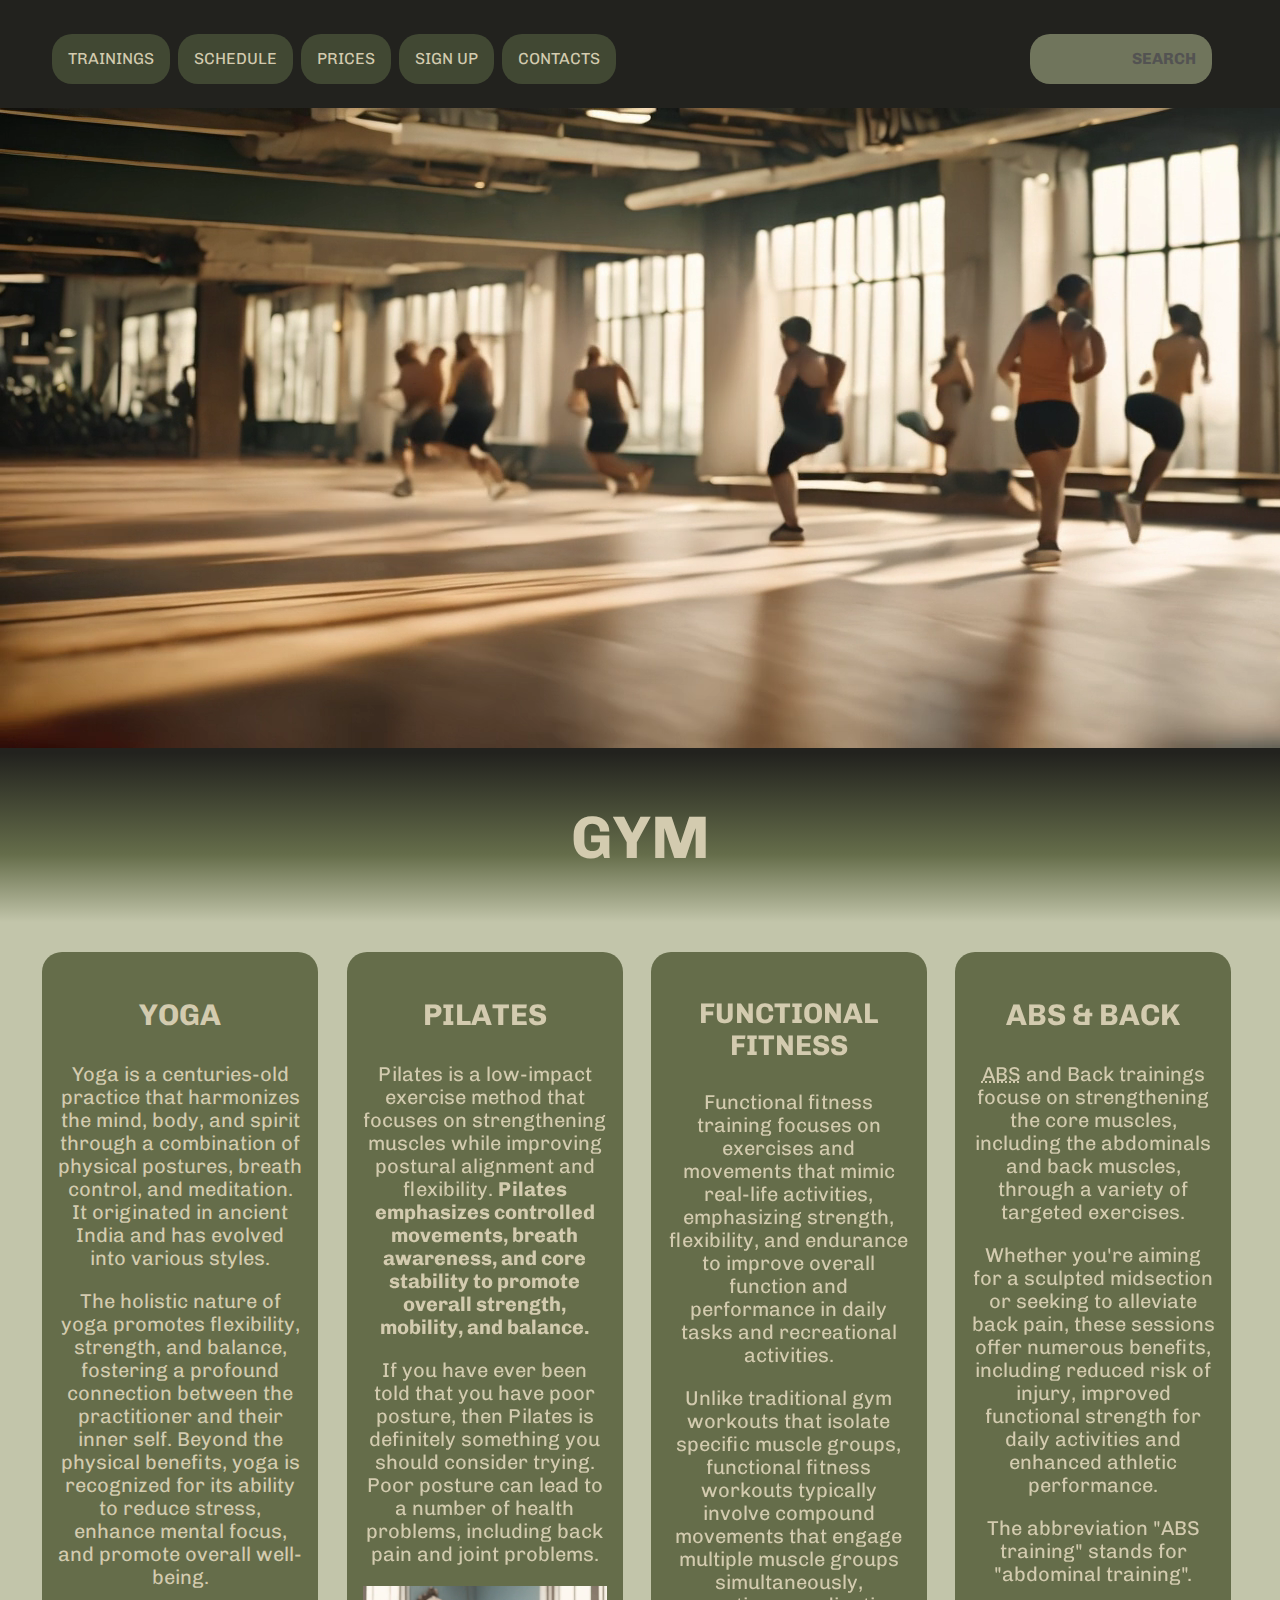
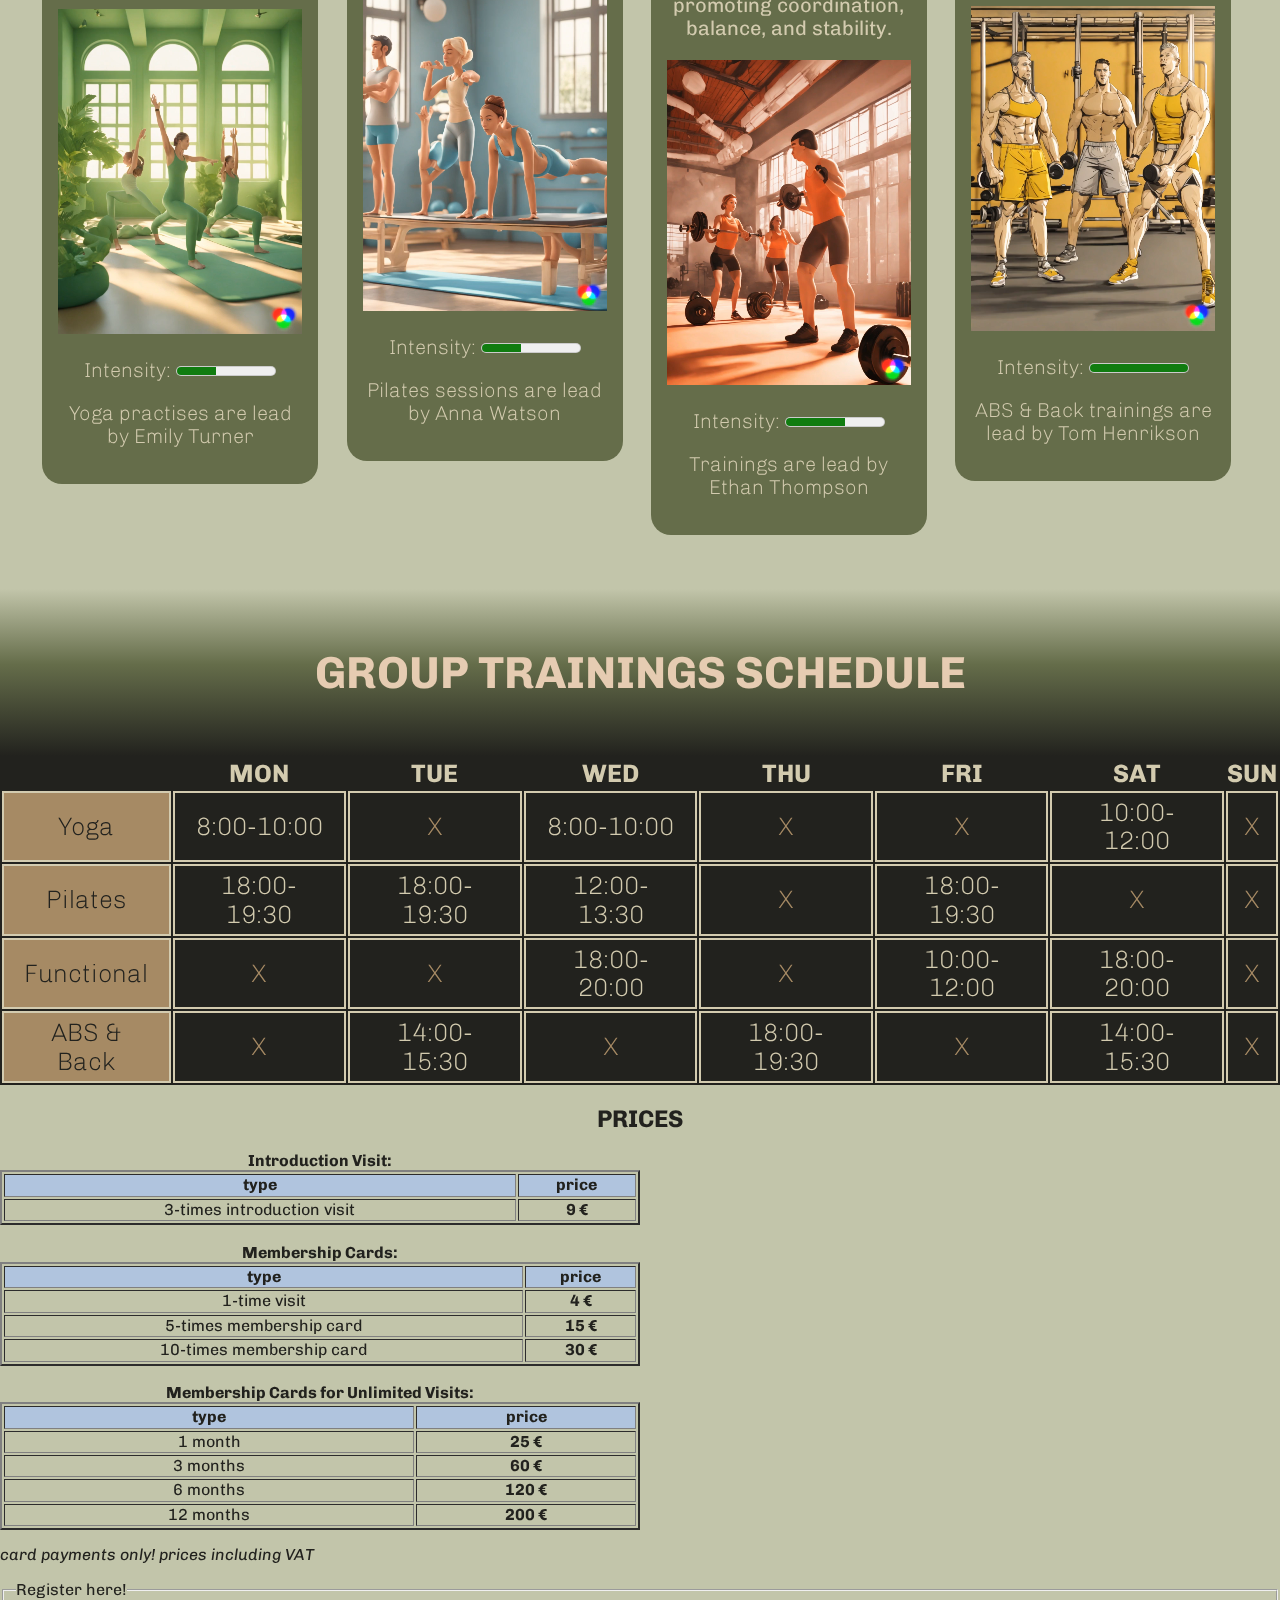
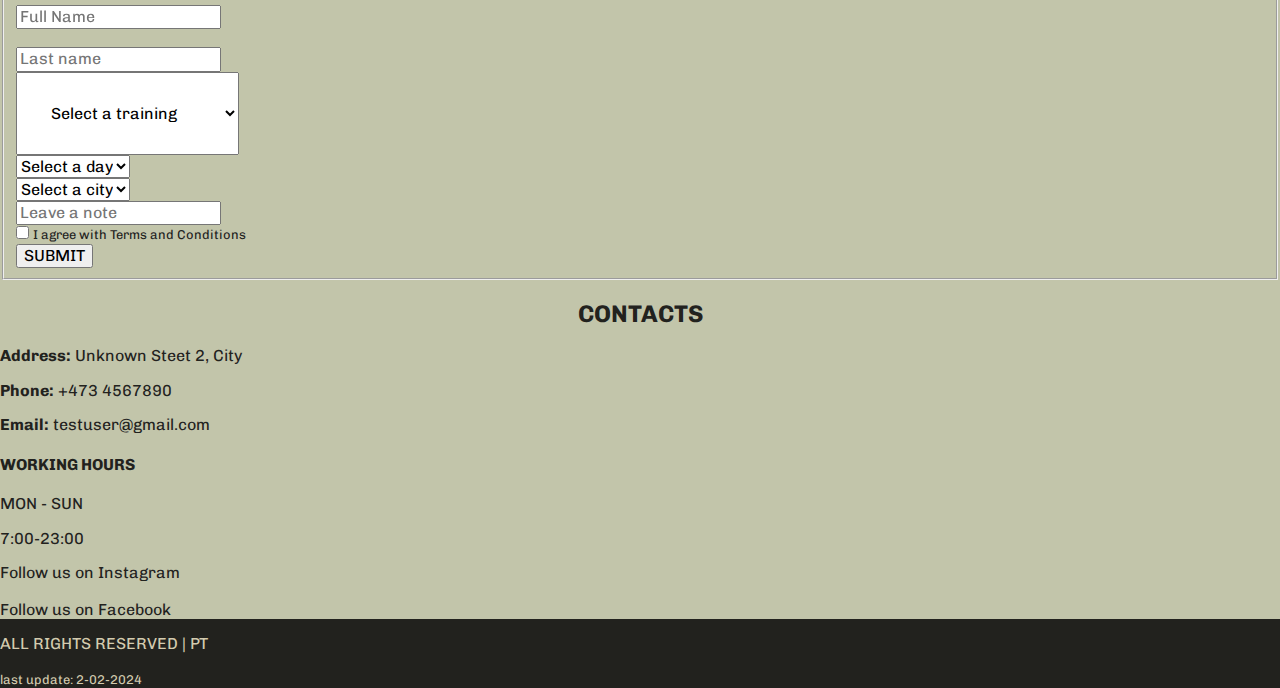
==== index.html @ 1351885c "addinng style for nav, trainings and schedule sections" ====
<!DOCTYPE html>
<html lang="en">
<head>
    <meta charset="UTF-8">
    <meta name="author" content="Lera Ivanova">
    <meta name="description" content="Gym Website">
    <meta name="keywords" content="gym, trainings, schedule, sport, active">
    <meta name="viewport" content="width=device-width, initial-scale=1.0">
    <title>GYM</title>
    <link rel="stylesheet" href="./css/normalize.css" type="text/css">
    <!--
        linnked google fonts
        font-family: 'Chivo', sans-serif;
    -->
    <link 
        rel="preconnect" 
        href="https://fonts.googleapis.com"
    >
    <link 
        rel="preconnect" 
        href="https://fonts.gstatic.com" 
        crossorigin
    >
    <link 
        href="https://fonts.googleapis.com/css2?family=Chivo:wght@100;400;500;700&display=swap"
        rel="stylesheet"
    >
    <!--
        linked icons from FONT AWESOME
    -->
    <link 
        rel="stylesheet" 
        href="https://cdnjs.cloudflare.com/ajax/libs/font-awesome/6.5.1/css/all.min.css"
        integrity="sha512-DTOQO9RWCH3ppGqcWaEA1BIZOC6xxalwEsw9c2QQeAIftl+Vegovlnee1c9QX4TctnWMn13TZye+giMm8e2LwA==" 
        crossorigin="anonymous" referrerpolicy="no-referrer" 
    />
    <link rel="stylesheet" href="./css/styles.css" type="text/css">
    <script src="./js/script.js" type="text/javascript"></script>
</head>
<body>
    <header id="page-header">
        <div class="nav-container">
            <nav class="nav-main">
                <ul>
                    <li>
                        <button type="button" class="nav-btn">TRAININGS</button>
                    </li>
                    <li>
                        <button type="button" class="nav-btn">SCHEDULE</button>
                    </li>
                    <li>
                        <button type="button" class="nav-btn">PRICES</button>
                    </li>
                    <li>
                        <button type="button" class="nav-btn">SIGN UP</button>
                    </li>
                    <li>
                        <button type="button" class="nav-btn">CONTACTS</button>
                    </li>
                </ul>
                <div class="search-bar-container">                   
                    <input class=search-bar type="text" placeholder="SEARCH">
                    <button type="button" class="search-icon-btn">
                        <i class="fa-solid fa-magnifying-glass"></i>
                    </button>
                </div>
            </nav>
        </div>
        <div class="video-container">
            <video 
            autoplay muted loop poster="./images/background-picture.png">
            <source src="./videos/gym-main-video.mp4" type="video/mp4">
            </video>
        </div>
        <div class="gym-title">
            <h1>GYM</h1>
        </div>
    </header>
    <main id="page-content">
        <section id="trainings">
            <div class="training-section">
                <div class="training-info">
                    <h3>YOGA</h3>
                    <p>
                        Yoga is a centuries-old practice that harmonizes the mind, body, and spirit through a combination of physical postures, breath control, and meditation. It originated in ancient India and has evolved into various styles. 
                    </p>
                    <p>
                        The holistic nature of yoga promotes flexibility, strength, and balance, fostering a profound connection between the practitioner and their inner self. Beyond the physical benefits, yoga is recognized for its ability to reduce stress, enhance mental focus, and promote overall well-being.
                    </p>
                </div>
                <div class="training-video">
                    <video autoplay muted loop>
                        <source src="./videos/yoga-video.mp4" type="video/mp4">
                            your browser does not support it
                    </video>
                </div>
                <div class="training-meter">
                    <label for="intensity">Intensity:</label>
                    <meter id="intensity" 
                        value="2" 
                        min="0" 
                        max="5">
                    </meter>
                    <address>
                        Yoga practises are lead by <a href="https://www.instagram.com/">Emily Turner</a>
                    </address>
                </div>
            </div>
            <div class="training-section">
                <div class="training-info">
                    <h3>PILATES</h3>
                    <p>
                        Pilates is a low-impact exercise method that focuses on strengthening muscles while improving postural alignment and flexibility. <strong>Pilates emphasizes controlled movements, breath awareness, and core stability to promote overall strength, mobility, and balance.</strong>                   
                    </p>
                    <blockquote cite="Anna Watson">
                        If you have ever been told that you have poor posture, then Pilates is definitely something you should consider trying. Poor posture can lead to a number of health problems, including back pain and joint problems.
                    </blockquote>
                </div>
                <div class="training-video">
                    <video autoplay muted loop>
                        <source src="./videos/pilates-video.mp4" type="video/mp4">
                            your browser does not support it
                    </video>
                </div>
                <div class="training-meter">
                    <label for="intensity">Intensity:</label>
                    <meter id="intensity" 
                        value="2" 
                        min="0" 
                        max="5">
                    </meter>
                    <address>
                        Pilates sessions are lead by <a href="https://www.instagram.com/">Anna Watson</a>
                    </address>
                </div>
            </div>
            <div class="training-section">
                <div class="training-info">
                    <div class="funkfit-title">
                        <h3>FUNCTIONAL FITNESS</h3>
                    </div>
                    <p>
                        Functional fitness training focuses on exercises and movements that mimic real-life activities, emphasizing strength, flexibility, and endurance to improve overall function and performance in daily tasks and recreational activities. 
                    </p>
                    <p>
                        Unlike traditional gym workouts that isolate specific muscle groups, functional fitness workouts typically involve compound movements that engage multiple muscle groups simultaneously, promoting coordination, balance, and stability.
                    </p>
                </div>
                <div class="training-video">
                    <video autoplay muted loop>
                        <source src="./videos/finkfit-video.mp4" type="video/mp4">
                        your browser does not support it
                    </video>
                </div>
                <div class="training-meter">
                    <label for="intensity">Intensity:</label>
                    <meter id="intensity" 
                        value="3" 
                        min="0" 
                        max="5">
                    </meter>
                    <address>
                        Trainings are lead by <a href="https://www.instagram.com/">Ethan Thompson</a>
                    </address>
                </div>
            </div>
            <div class="training-section">
                <div class="training-info">
                    <h3>ABS & BACK</h3>
                    <p>
                        <abbr title="abdominal training">ABS</abbr> and Back trainings focuse on strengthening the core muscles, including the abdominals and back muscles, through a variety of targeted exercises.
                    </p>
                    <p>
                        Whether you're aiming for a sculpted midsection or seeking to alleviate back pain, these sessions offer numerous benefits, including reduced risk of injury, improved functional strength for daily activities and enhanced athletic performance.
                    </p>
                    <p>
                        The abbreviation "ABS training" stands for "abdominal training".
                    </p>
                </div>
                <div class="training-video">
                    <video autoplay muted loop>
                        <source src="./videos/abs-video.mp4" type="video/mp4">
                        your browser does not support it
                    </video>
                </div>
                <div class="training-meter">
                    <label for="intensity">Intensity:</label>
                    <meter id="intensity" 
                        value="5" 
                        min="0" 
                        max="5">
                    </meter>
                    <address>
                         ABS & Back trainings are lead by <a href="https://www.instagram.com/">Tom Henrikson</a>
                    </address>
                </div>
            </div>
        </section>
        <section id="schedule">
            <div class="schedule-title">
                <h2>GROUP TRAININGS SCHEDULE</h2>
            </div>
            <table class=schedule-table> 
                <thead>
                    <tr>
                        <th></th>
                        <th>MON</th>
                        <th>TUE</th>
                        <th>WED</th>
                        <th>THU</th>
                        <th>FRI</th>
                        <th>SAT</th>
                        <th>SUN</th>
                    </tr>
                </thead>
                <tbody>
                    <tr>
                        <td class="name-table">Yoga</td>
                        <td class="hover-increase">8:00-10:00</td>
                        <td class="days-x">X</td>
                        <td class="hover-increase">8:00-10:00</td>
                        <td class="days-x">X</td>
                        <td class="days-x">X</td>
                        <td class="hover-increase">10:00-12:00</td>
                        <td class="days-x">X</td>
                    </tr>
                    <tr>
                        <td class="name-table">Pilates</td>
                        <td class="hover-increase">18:00-19:30</td>
                        <td class="hover-increase">18:00-19:30</td>
                        <td class="hover-increase">12:00-13:30</td>
                        <td class="days-x">X</td>
                        <td class="hover-increase">18:00-19:30</td>
                        <td class="days-x">X</td>
                        <td class="days-x">X</td>
                    </tr>
                    <tr>
                        <td class="name-table">Functional</td>
                        <td class="days-x">X</td>
                        <td class="days-x">X</td>
                        <td class="hover-increase">18:00-20:00</td>
                        <td class="days-x">X</td>
                        <td class="hover-increase">10:00-12:00</td>
                        <td class="hover-increase">18:00-20:00</td>
                        <td class="days-x">X</td>
                    </tr>
                    <tr>
                        <td class="name-table">ABS & Back</td>
                        <td class="days-x">X</td>
                        <td class="hover-increase">14:00-15:30</td>
                        <td class="days-x">X</td>
                        <td class="hover-increase">18:00-19:30</td>
                        <td class="days-x">X</td>
                        <td class="hover-increase">14:00-15:30</td>
                        <td class="days-x">X</td>
                    </tr>
                </tbody>
            </table>
        </section>
        <section id="prices">
            <h2 style="text-align: center;">PRICES</h2>
            <table style="text-align:center; width:50%"; border="2 px">
                <caption><b>Introduction Visit:</b></caption>
                    <thead>
                        <tr>
                            <th style="background-color: lightsteelblue;">type</th>
                            <th style="background-color: lightsteelblue;">price</th>
                        </tr>
                    </thead>
                    <tbody>
                        <tr>
                            <td>3-times introduction visit</td>
                            <td><b>9 €</b></td>
                        </tr>
                    </tbody>
            </table>
            <br>
            <table style="text-align:center; width:50%"; border="2 px">
                <caption><b>Membership Cards:</b></caption>
                    <thead>
                        <tr>
                            <th style="background-color: lightsteelblue;">type</th>
                            <th style="background-color: lightsteelblue;">price</th>
                        </tr>
                    </thead>
                    <tbody>
                        <tr>
                            <td>1-time visit</td>
                            <td><b>4 €</b></td>
                        </tr>
                        <tr>
                            <td>5-times membership card</td>
                            <td><b>15 €</b></td>
                        </tr>
                        <tr>
                            <td>10-times membership card</td>
                            <td><b>30 €</b></td>
                        </tr>
                    </tbody>
            </table>
            <br>
            <table style="text-align:center; width:50%"; border="2 px">
                <caption><b>Membership Cards for Unlimited Visits:</b></caption>
                    <thead>
                        <tr>
                            <th style="background-color: lightsteelblue;">type</th>
                            <th style="background-color: lightsteelblue;">price</th>
                        </tr>
                    </thead>
                    <tbody>
                        <tr>
                            <td>1 month</td>
                            <td><b>25 €</b></td>
                        <tr>
                            <td>3 months</td>
                            <td><b>60 €</b></td>
                        </tr>
                        <tr>
                            <td>6 months</td>
                            <td><b>120 €</b></td>
                        <tr>
                            <td>12 months</td>
                            <td><b>200 €</b></td>
                        </tr>
                    </tbody>
                </table>
            <p><i>card payments only! prices including VAT</i></p>
        </section>
        <section id="sign-up">
            <div class="sign-up-form">
                <fieldset>
                <legend>Register here!</legend>
                    <form action="/action_page.php" method="get" class="fill-name-form">
                        <label for="fname"></label>
                        <input 
                            type="text" 
                            id="fname" 
                            name="fname" 
                            required 
                            placeholder="Full Name">
                    <br><br>
                        <label for="lname"></label>
                        <input 
                            type="text" 
                            id="lname" 
                            name="lname"
                            placeholder="Last name"
                            required>
                    </form>
                    <form action="/action_page.php" method="get" class="choose-train-form">
                        <label for="trainings"></label>
                        <select id="trainings">
                            <option value="">Select a training</option>
                            <option value="">Yoga</option>
                            <option value="">Pilates</option>
                            <option value="">Functional Fitness</option>
                            <option value="">ABS & Back</option>
                        </select>
                    </form>
                    <form action="/action_page.php" method="get" class="choose-day-form">
                        <label for="weekdays"></label>
                        <select id="weekdays">
                            <option value="">Select a day</option>
                            <option value="">Monday</option>
                            <option value="">Tuesday</option>
                            <option value="">Wednesday</option>
                            <option value="">Thursday</option>
                            <option value="">Friday</option>
                            <option value="">Saturday</option>
                        </select>
                    </form>
                    <form action="/action_page.php" method="get" class="choose-city-form">                        
                        <label for="city"></label>
                        <select id="city">
                            <option value="">Select a city</option>
                            <option value="">Riga</option>
                            <option value="">Jurmala</option>
                            <option value="">Sigulda</option>
                            <option value="">Daugavpils</option>
                        </select>
                    </form>
                    <form class="note-textarea">
                        <label for="note"></label>
                        <input 
                        id="note" 
                        name="note" 
                        placeholder="Leave a note">
                    </form>
                    <div class="agreement-check">
                        <input type="checkbox" name="agreement" id="agreement" required>
                        <label for="checkbox">
                            <small>I agree with <a href="">Terms and Conditions</a></small>
                        </label>
                    </div>
                    <button type="button" class="submit-butt">SUBMIT</button>
                </fieldset>
            </div>
        </section>
        <section id="contacts">
            <h2 style="text-align: center;">CONTACTS</h2>
            <p><b>Address:</b> Unknown Steet 2, City</p>
            <p><b>Phone:</b> +473 4567890</p>
            <p><b>Email:</b> testuser@gmail.com</p>
            <h4>WORKING HOURS</h4>
            <p>MON - SUN</p>
            <p>7:00-23:00</p>
            <a href="https://www.instagram.com/">Follow us on Instagram</a>
            <br><br>
            <a href="https://www.facebook.com/">Follow us on Facebook</a>
        </section>
    </main>
    <footer id="page-footer">
        <p>ALL RIGHTS RESERVED | PT</p>
        <small>last update: 2-02-2024</small>
    </footer>
</body>
</html>
---- css/styles.css ----
body {
    font-family: 'Chivo', sans-serif;
    background-color: #22221e;
    color: #d3cbaf;
    margin: 0;
}

#page-content {
    font-family: 'Chivo', sans-serif;
    background-color: #C2C5AA;
    color: #22221e;
    margin: 0;
}

.video-container {
    margin: 0;
}

/* NAVIGATION BAR */

.nav-main ul {
    list-style: none;
    display: inline-block;
    padding-left: 0;
    margin: 30px 0 0 50px;
}

.nav-main li{
    display: inline-block;
}

.nav-main a {
    text-decoration: none;
    color: inherit; 
}

.search-bar-container {
    display: inline-block;
    margin: 30px 50px 0;
    float: right;
}

.search-bar {
    display: inline-block;
    background-color: #A4AC86;
    border: none;
    border-radius: 20px;
    color: #23291c;
    padding: 16px;
    width: 150px;
    font-family: inherit;
    text-align: right;
    font-weight: 700;
    font-size: 16px;
    margin: 4px 2px;
    opacity: 0.6;
/* 
how to remove margin that appears when user clicks on the search-bar?
user-select: none; - did not help
*/
}

.search-icon-btn {
    background-color: transparent;
    color: #A4AC86;
    border: none;
}

.search-icon-btn:hover {
    color: #333D29;
    opacity: 1;
    font-weight: 700;
}

.nav-btn {
    background-color: #414833;
    border: none;
    border-radius: 20px;
    color: #d3cbaf;
    padding: 16px;
    font-family: inherit;
    font-weight: 400;
    text-align: center;
    font-size: 16px;
    margin: 4px 2px;
    opacity: 1;
    transition: 0.3s;
}

.nav-btn:hover {
    background-color: #A4AC86;
    color: #23291c;
    opacity: 0.6;
    font-weight: 700;
}

/* HEADER */

.video-container {
    display: block;
    width: 100pw;
    height: auto;
    margin: 20px 0 0 0;
}

.gym-title {
    text-align: center;
    font-weight: 700;
    padding: 10px 0;
    margin: 0;
    font-size: 30px;
    background: #22221e;
    background: linear-gradient(180deg, #22221e 0%, #656D4A 60%, #C2C5AA 100%);
    transition: 0.3s;
}

.gym-title:hover{
    color:#22221e
}

/* TRAININGS CARDS*/

main a {
    text-decoration: none;
    color: inherit; 
}

main a:hover{
    color: #432818;
    font-weight: 500;
}

.training-section {
    width: 20%;
    display: inline-block;
    margin: 0 1% 2% 1%;
    background-color: #656D4A;
    border: none;
    border-radius: 20px;
    color: #d3cbaf;
    padding: 16px;
    font-family: inherit;
    font-weight: 400;
    text-align: center;
    font-size: 20px;
    vertical-align: top;
    transition: 0.3s;
}

.training-section div {
    align-items: center;
}

.training-section video {
    width: 100%;
    margin-top: 20px 0;
}

.training-info {
    margin-bottom: 20px;
}

.training-section:hover{
    background-color: #d3cbaf;
    border: #656D4A solid 3px;
    border-radius: 20px;
    color: #656D4A
}

.training-info h3 {
    font-weight: 700;
    font-size: 30px;
}

.training-meter {
    font-weight: 100;
    margin: 20px 0;
}

.training-meter address {
    margin: 20px 0;
    font-style: normal;
}

.training-section blockquote {
    margin: 20px 0;
}

#trainings {
    padding: 30px;
}

.funkfit-title>h3 {
    font-size: 28.5px;
}

/* SCHEDULE */

#schedule {
    background-color: #22221e;
}
/* SCHEDULE TITLE */

.schedule-title {
    text-align: center;
    font-weight: 700;
    padding: 20px;
    margin: 0;
    font-size: 30px;
    color: #e6ccb2;
    background: #22221e;
    background: linear-gradient(360deg, #22221e 0%, #656D4A 55%, #C2C5AA 100%);
    transition: 0.3s;
}

.schedule-title:hover{
    color:#22221e
}

/* SCHEDULE TABLE */

.schedule-table {
    text-align:center; 
    width:auto; 
    border: 2px;
    color: #d3cbaf;
    font-size: 25px;
    font-weight: 100;
    margin: auto;
}

.schedule-table td {
    border: solid 2px #d3cbaf;
    padding: 5px 15px;
}

.hover-increase:hover{
    background-color: #A68A64;
    color: #22221e;
}

.name-table {
    background-color: #A68A64;
    border: solid 1px #A68A64;
    color: #22221e;
}

.days-x {
    color: #A68A64;
}

.schedule-table
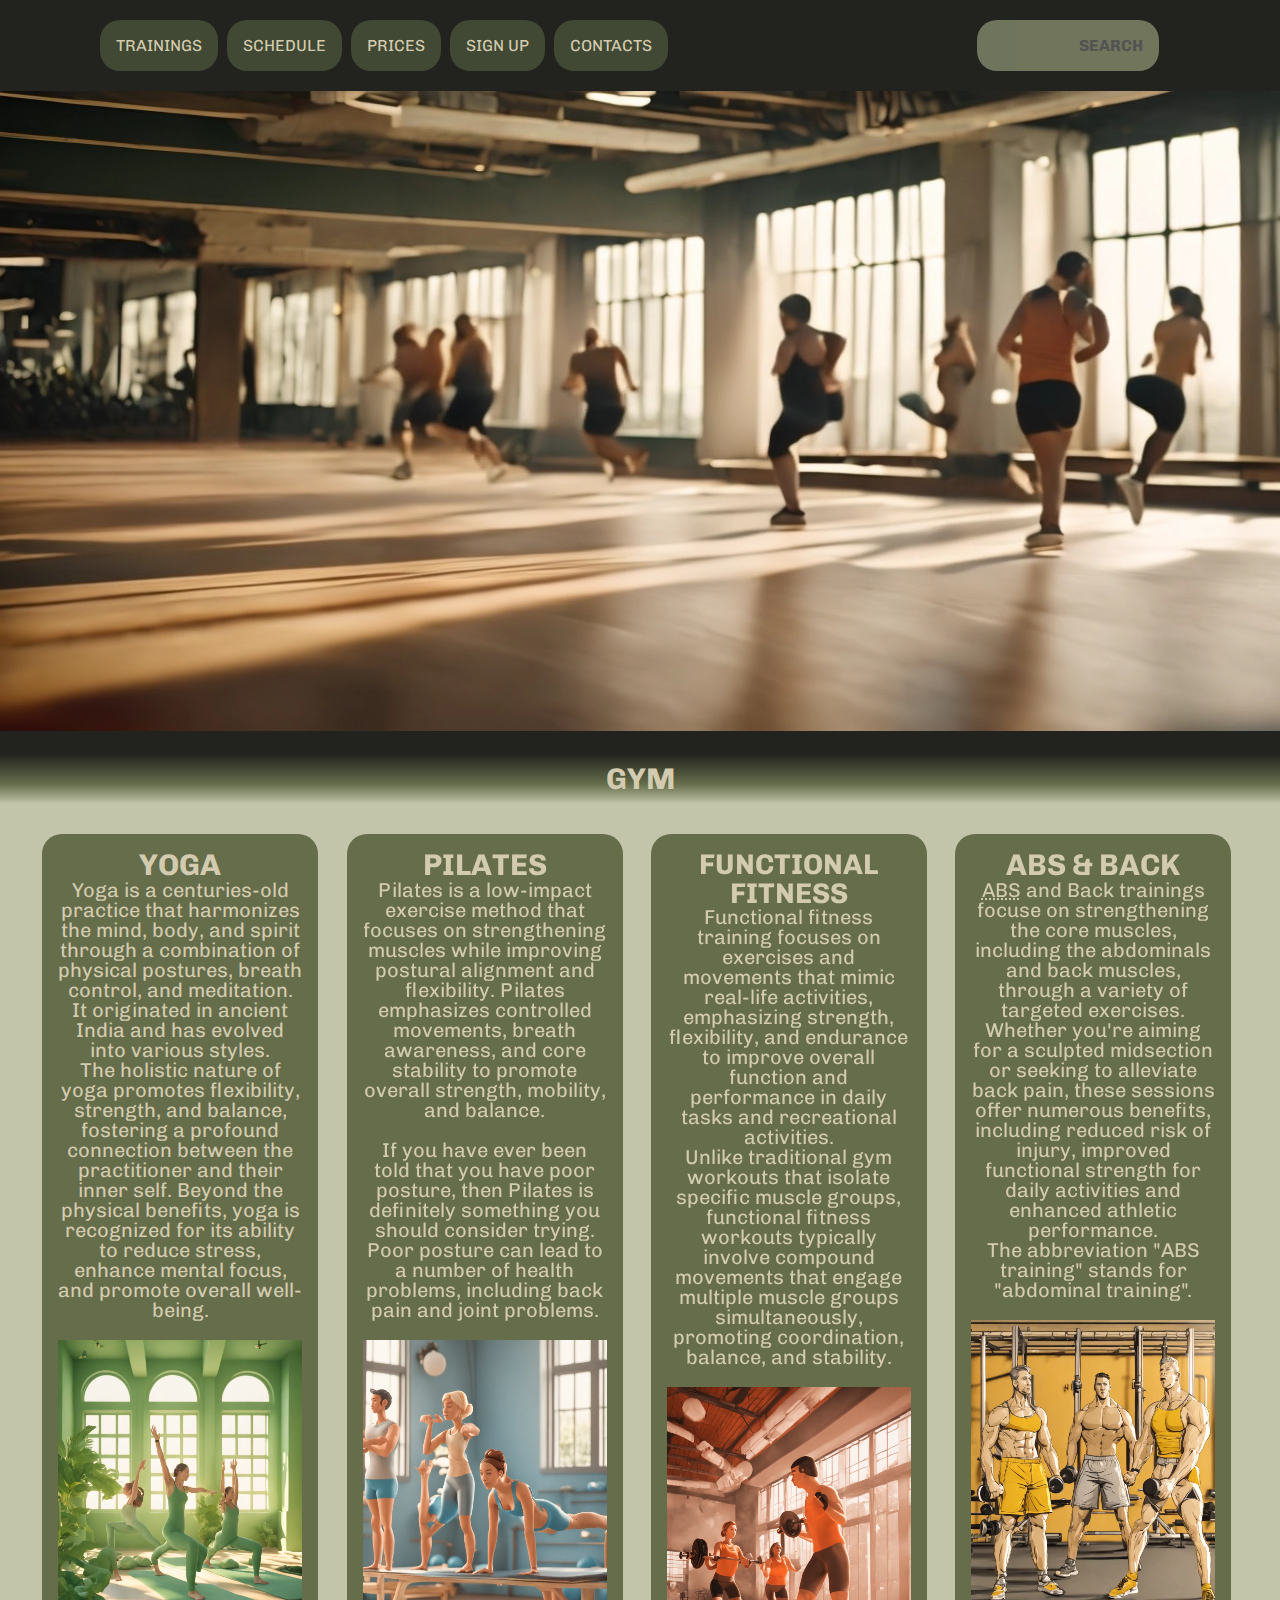
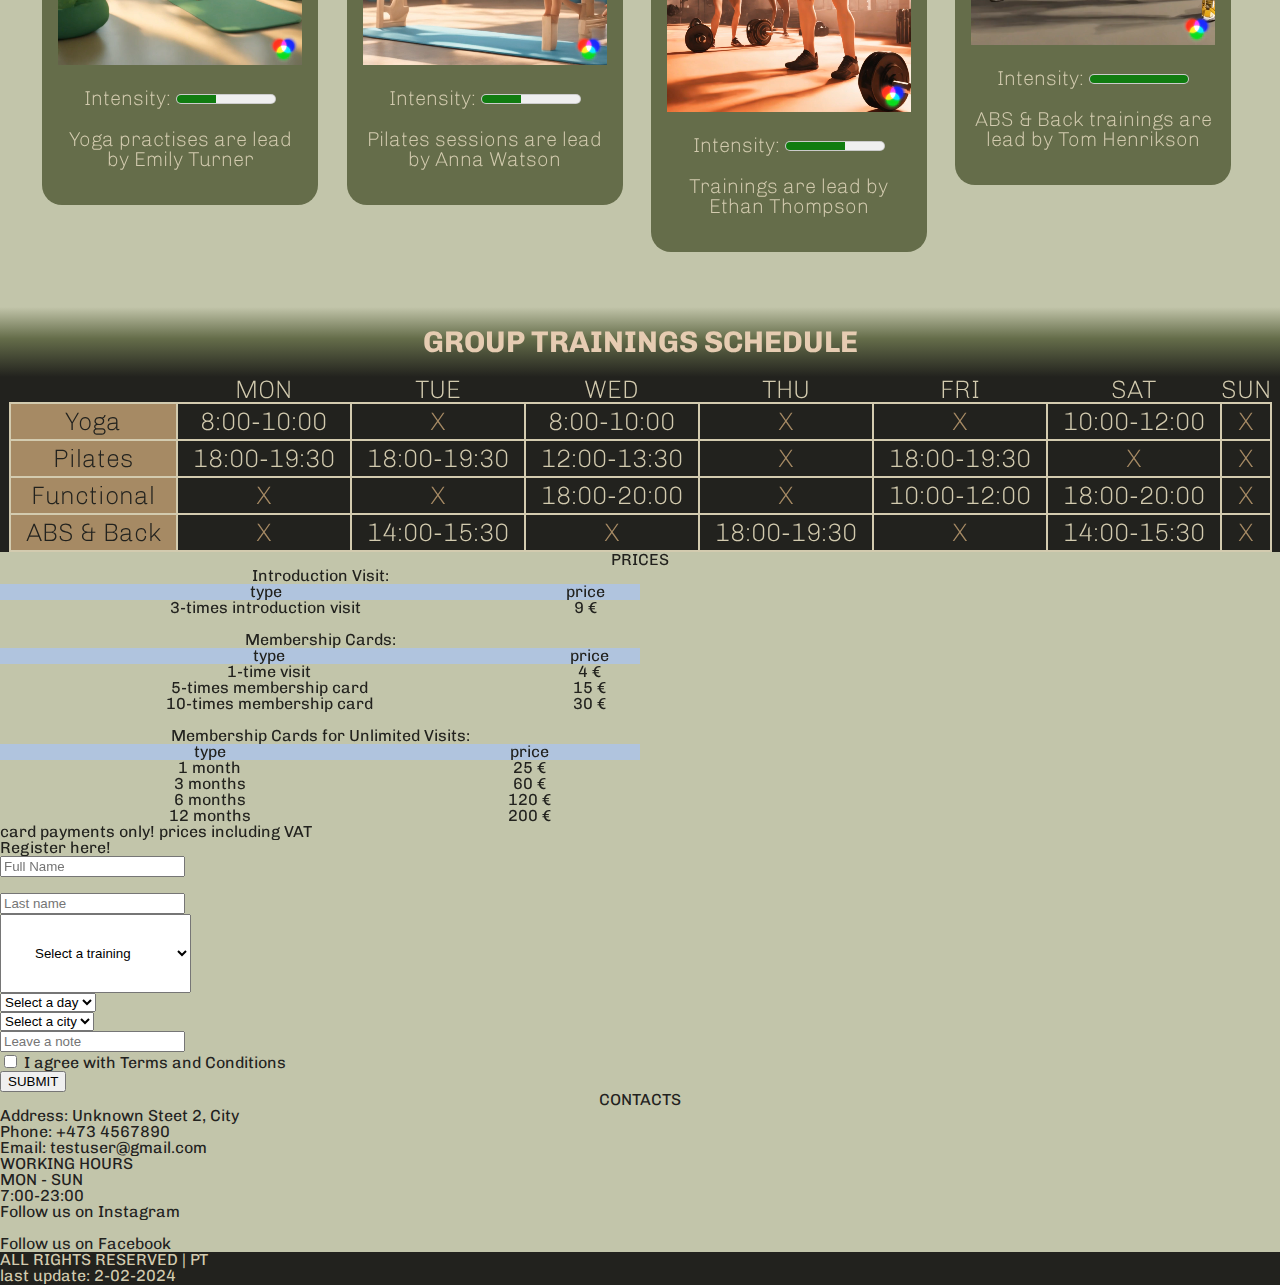
==== commit 250c286f: "fixed nav-bar and main video" ====
--- a/index.html
+++ b/index.html
@@ -7,7 +7,7 @@
     <meta name="keywords" content="gym, trainings, schedule, sport, active">
     <meta name="viewport" content="width=device-width, initial-scale=1.0">
     <title>GYM</title>
-    <link rel="stylesheet" href="./css/normalize.css" type="text/css">
+    <link rel="stylesheet" href="./css/reset.css" type="text/css">
     <!--
         linnked google fonts
         font-family: 'Chivo', sans-serif;
@@ -39,32 +39,33 @@
 </head>
 <body>
     <header id="page-header">
-        <div class="nav-container">
-            <nav class="nav-main">
-                <ul>
-                    <li>
-                        <button type="button" class="nav-btn">TRAININGS</button>
-                    </li>
-                    <li>
-                        <button type="button" class="nav-btn">SCHEDULE</button>
-                    </li>
-                    <li>
-                        <button type="button" class="nav-btn">PRICES</button>
-                    </li>
-                    <li>
-                        <button type="button" class="nav-btn">SIGN UP</button>
-                    </li>
-                    <li>
-                        <button type="button" class="nav-btn">CONTACTS</button>
-                    </li>
-                </ul>
-                <div class="search-bar-container">                   
-                    <input class=search-bar type="text" placeholder="SEARCH">
-                    <button type="button" class="search-icon-btn">
-                        <i class="fa-solid fa-magnifying-glass"></i>
-                    </button>
-                </div>
-            </nav>
+        <nav class="nav-container">
+            <ul>
+                 <li>
+                    <button type="button" class="nav-btn">TRAININGS</button>
+                </li>
+                <li>
+                    <button type="button" class="nav-btn">SCHEDULE</button>
+                </li>
+                <li>
+                    <button type="button" class="nav-btn">PRICES</button>
+                </li>
+                <li>
+                    <button type="button" class="nav-btn">SIGN UP</button>
+                </li>
+                <li>
+                    <button type="button" class="nav-btn">CONTACTS</button>
+                </li>
+            </ul>
+            <div class="search-bar-container"> 
+                <!-- add label lag and set in css as not visible-->                 
+                <input class=search-bar-input type="text" placeholder="SEARCH">
+                <button 
+                    type="button" class="search-icon-btn">
+                    <i class="fa-solid fa-magnifying-glass"></i>
+                </button>
+            </div>
+        </nav>
         </div>
         <div class="video-container">
             <video 
--- a/css/styles.css
+++ b/css/styles.css
@@ -12,52 +12,76 @@
     margin: 0;
 }
 
-.video-container {
-    margin: 0;
-}
-
-/* NAVIGATION BAR */
-
-.nav-main ul {
-    list-style: none;
-    display: inline-block;
-    padding-left: 0;
-    margin: 30px 0 0 50px;
-}
-
-.nav-main li{
-    display: inline-block;
-}
-
-.nav-main a {
+a {
     text-decoration: none;
     color: inherit; 
 }
 
+/* NAVIGATION BAR */
+
+.nav-container {
+    display: flex;
+    flex-flow: row wrap;
+    align-content: center;
+    align-items: center;
+    justify-content: space-between;
+    padding: 20px 100px 0 100px;
+}
+
+.nav-container li {
+   display: inline-block;
+}
+
+.nav-container ul {
+    list-style: none; 
+    padding: 0;
+    margin: 0;
+}
+
+.nav-btn {
+    background-color: #414833;
+    border: none;
+    border-radius: 20px;
+    color: #d3cbaf;
+    padding: 16px;
+    font-family: inherit;
+    font-weight: 400;
+    text-align: center;
+    font-size: 16px;
+    margin-right: 5px;
+    opacity: 1;
+    transition: 0.3s;
+}
+
+.nav-btn:hover {
+    background-color: #A4AC86;
+    color: #23291c;
+    opacity: 0.6;
+    font-weight: 700;
+}
+
 .search-bar-container {
     display: inline-block;
-    margin: 30px 50px 0;
-    float: right;
-}
-
-.search-bar {
-    display: inline-block;
+    text-align: right;
+}
+
+.search-bar-input {
+    color: #23291c;
     background-color: #A4AC86;
     border: none;
     border-radius: 20px;
-    color: #23291c;
     padding: 16px;
     width: 150px;
     font-family: inherit;
     text-align: right;
     font-weight: 700;
     font-size: 16px;
-    margin: 4px 2px;
+    margin-right: 5px;
     opacity: 0.6;
-/* 
-how to remove margin that appears when user clicks on the search-bar?
-user-select: none; - did not help
-*/
+}
+
+.search-bar-input:focus {
+    outline: none;
 }
 
 .search-icon-btn {
@@ -72,37 +96,19 @@
     font-weight: 700;
 }
 
-.nav-btn {
-    background-color: #414833;
-    border: none;
-    border-radius: 20px;
-    color: #d3cbaf;
-    padding: 16px;
-    font-family: inherit;
-    font-weight: 400;
-    text-align: center;
-    font-size: 16px;
-    margin: 4px 2px;
-    opacity: 1;
-    transition: 0.3s;
-}
-
-.nav-btn:hover {
-    background-color: #A4AC86;
-    color: #23291c;
-    opacity: 0.6;
-    font-weight: 700;
-}
-
 /* HEADER */
 
+.video-container video{
+    position: relative;
+    right: 0;
+    bottom: 0;
+    min-width: 100%;
+    min-height: 100%;
+}
+
 .video-container {
-    display: block;
-    width: 100pw;
-    height: auto;
-    margin: 20px 0 0 0;
-}
-
+    margin: 20px 0;
+}
 .gym-title {
     text-align: center;
     font-weight: 700;
@@ -248,5 +254,3 @@
 .days-x {
     color: #A68A64;
 }
-
-.schedule-table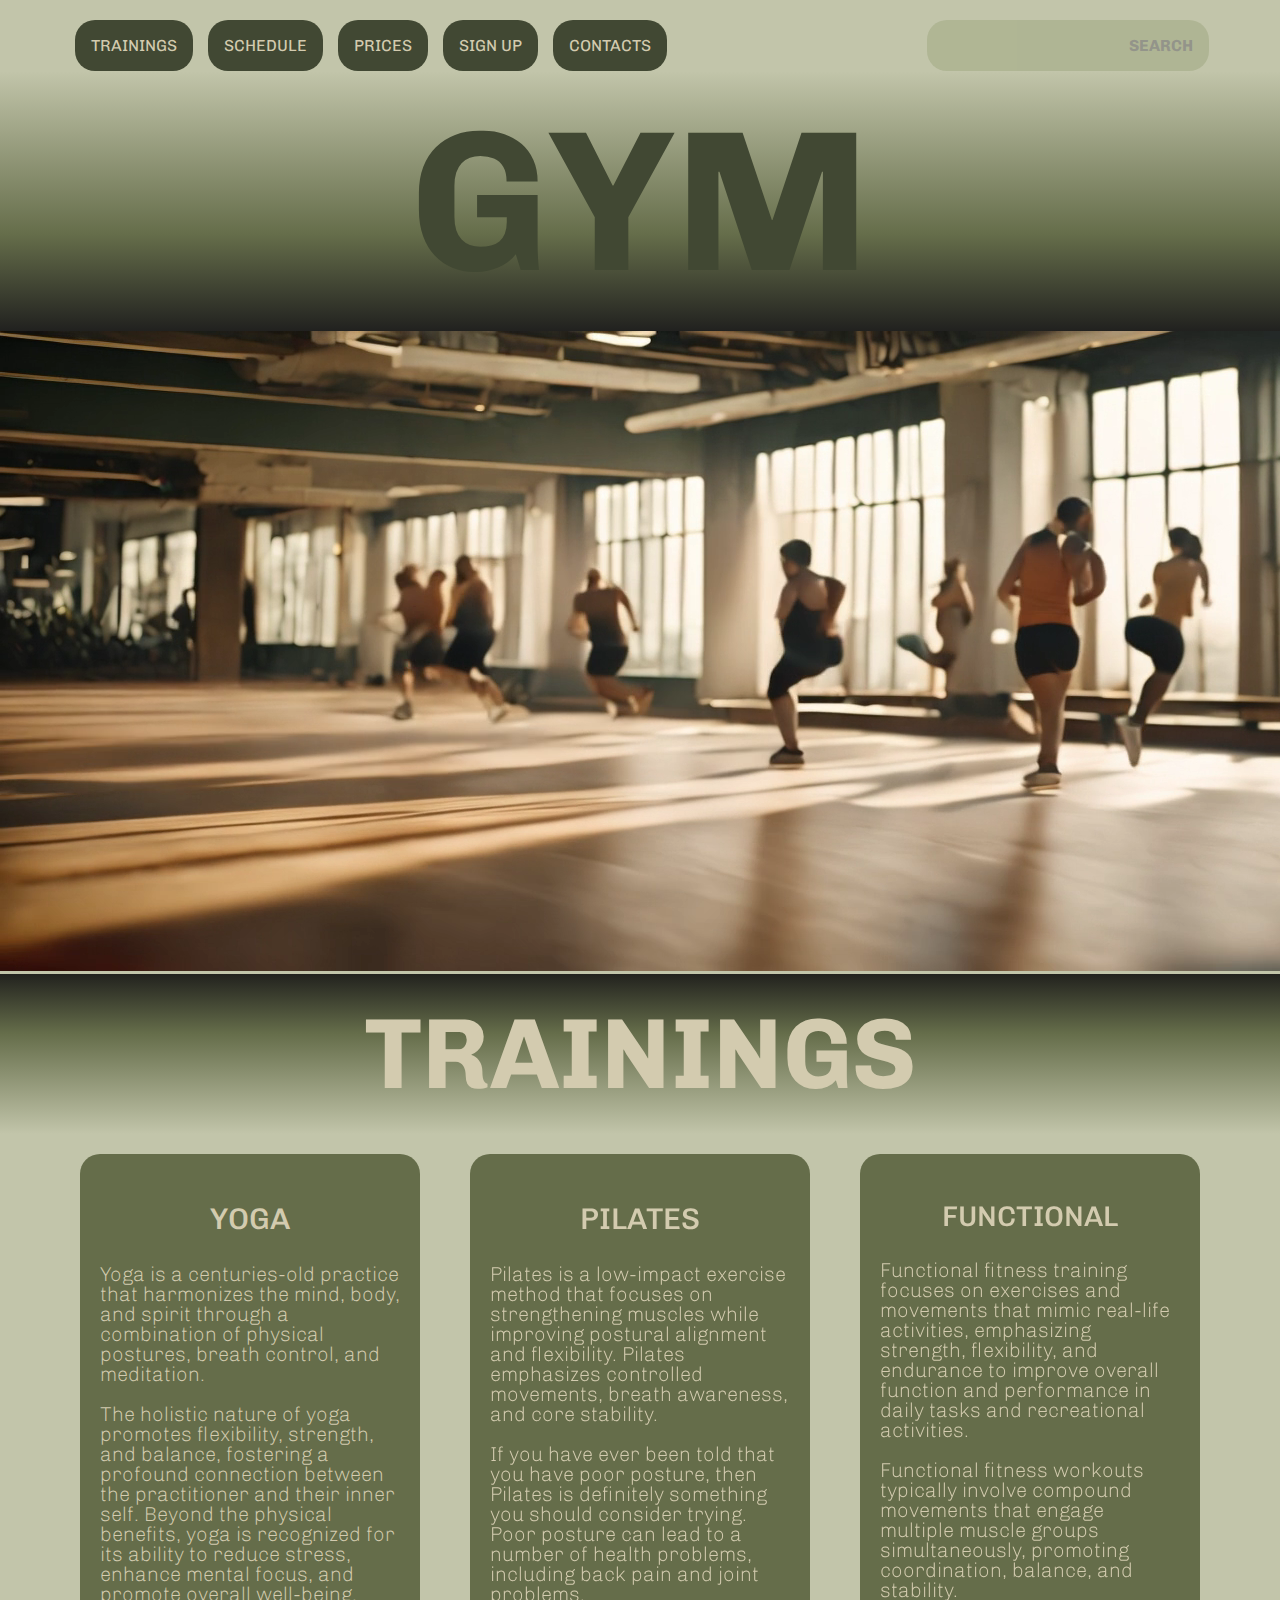
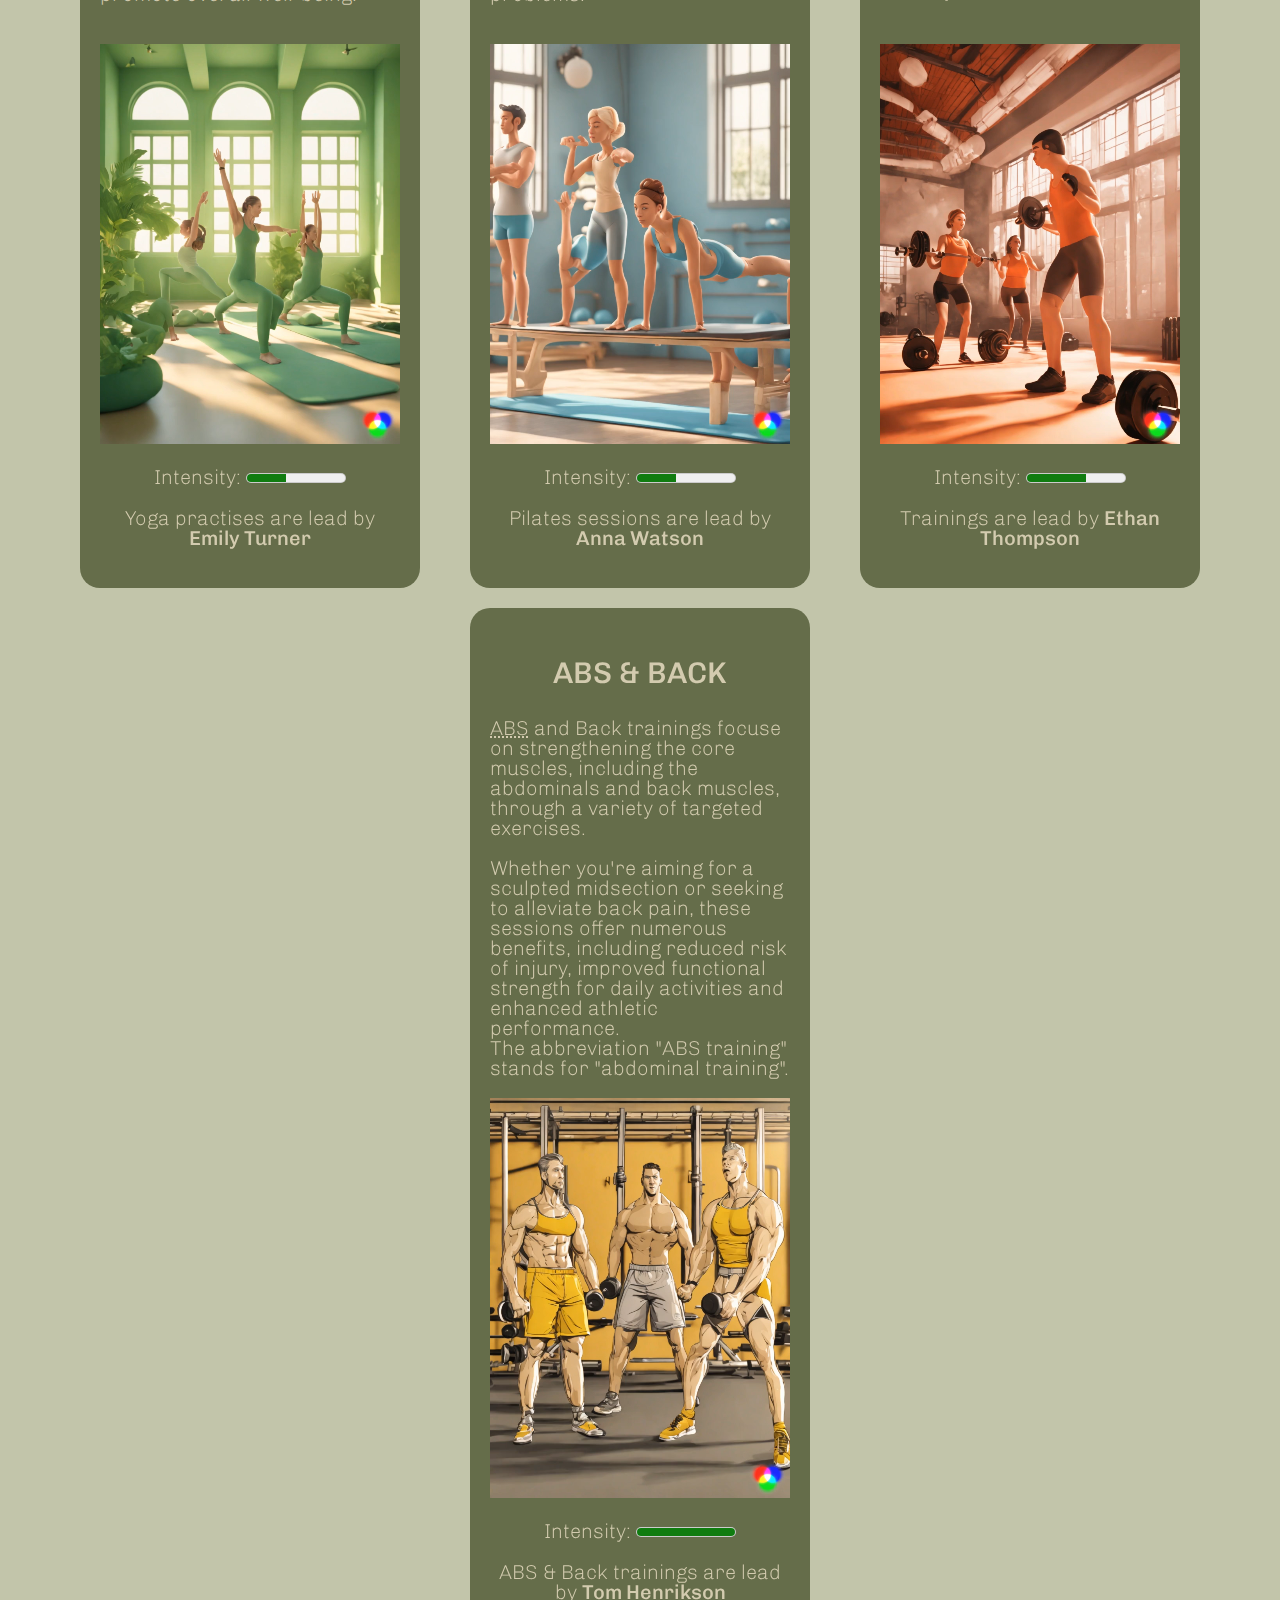
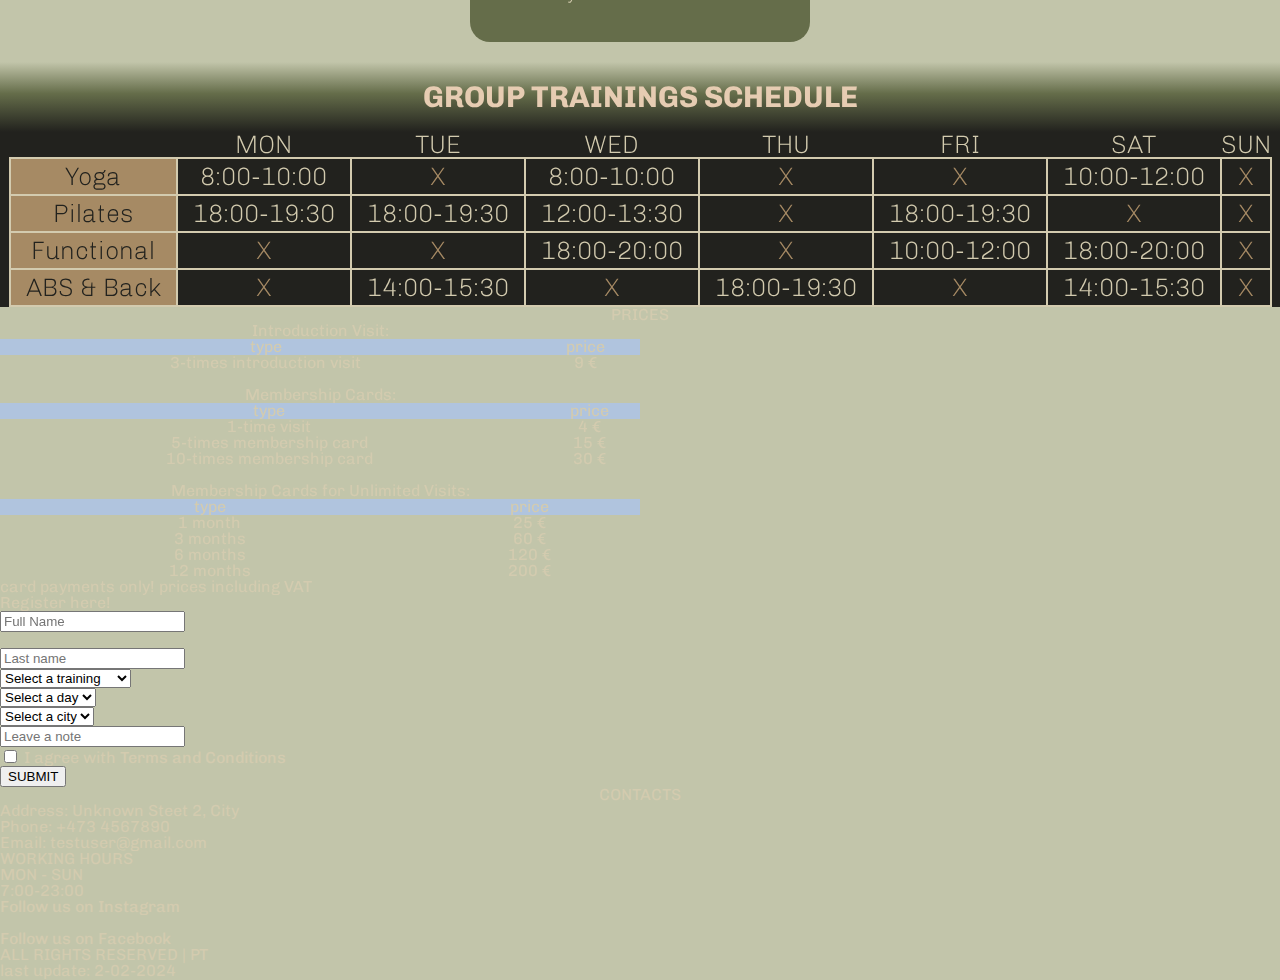
==== commit 123905ff: "added flex-box for nav and trainings, adjusted style" ====
--- a/index.html
+++ b/index.html
@@ -42,24 +42,41 @@
         <nav class="nav-container">
             <ul>
                  <li>
-                    <button type="button" class="nav-btn">TRAININGS</button>
+                    <button type="button" class="nav-btn">
+                        <a href="#trainings">TRAININGS</a>
+                    </button>
                 </li>
                 <li>
-                    <button type="button" class="nav-btn">SCHEDULE</button>
+                    <button type="button" class="nav-btn">
+                        <a href="#schedule">SCHEDULE</a>
+                    </button>
                 </li>
                 <li>
-                    <button type="button" class="nav-btn">PRICES</button>
+                    <button type="button" class="nav-btn">
+                        <a href="#prices">PRICES</a>
+                    </button>
                 </li>
                 <li>
-                    <button type="button" class="nav-btn">SIGN UP</button>
+                    <button type="button" class="nav-btn">
+                        <a href="#sign-up">SIGN UP</a>
+                    </button>
                 </li>
                 <li>
-                    <button type="button" class="nav-btn">CONTACTS</button>
+                    <button type="button" class="nav-btn">
+                        <a href="#contacts">CONTACTS</a>
+                    </button>
                 </li>
             </ul>
             <div class="search-bar-container"> 
-                <!-- add label lag and set in css as not visible-->                 
-                <input class=search-bar-input type="text" placeholder="SEARCH">
+                <form action="" method="get" class="search-bar-form">
+                    <label for="search-input">search</label>
+                    <input 
+                        name="search-bar" 
+                        class="search-bar-input"
+                        id="search-bar-input" 
+                        type="text" 
+                        placeholder="SEARCH">
+                </form>
                 <button 
                     type="button" class="search-icon-btn">
                     <i class="fa-solid fa-magnifying-glass"></i>
@@ -67,133 +84,142 @@
             </div>
         </nav>
         </div>
-        <div class="video-container">
-            <video 
-            autoplay muted loop poster="./images/background-picture.png">
-            <source src="./videos/gym-main-video.mp4" type="video/mp4">
-            </video>
-        </div>
-        <div class="gym-title">
-            <h1>GYM</h1>
+        <div class="header-container">
+            <div class="gym-title">
+                <h1>GYM</h1>
+            </div>
+            <div class="video-container">
+                <video autoplay muted loop poster="./images/background-picture.png">
+                <source src="./videos/gym-main-video.mp4" type="video/mp4">
+                </video>
+            </div>
         </div>
     </header>
     <main id="page-content">
         <section id="trainings">
-            <div class="training-section">
-                <div class="training-info">
-                    <h3>YOGA</h3>
-                    <p>
-                        Yoga is a centuries-old practice that harmonizes the mind, body, and spirit through a combination of physical postures, breath control, and meditation. It originated in ancient India and has evolved into various styles. 
-                    </p>
-                    <p>
-                        The holistic nature of yoga promotes flexibility, strength, and balance, fostering a profound connection between the practitioner and their inner self. Beyond the physical benefits, yoga is recognized for its ability to reduce stress, enhance mental focus, and promote overall well-being.
-                    </p>
+            <div class="trainings-subtitle">
+                <h2>TRAININGS</h2>
+            </div>
+            <div class="training-sections-container">
+                <div class="training-section">
+                    <div class="training-info">
+                        <h3>YOGA</h3>
+                        <p>
+                            Yoga is a centuries-old practice that harmonizes the mind, body, and spirit through a combination of physical postures, breath control, and meditation.
+                        </p>
+                        <br>
+                        <p>
+                            The holistic nature of yoga promotes flexibility, strength, and balance, fostering a profound connection between the practitioner and their inner self. Beyond the physical benefits, yoga is recognized for its ability to reduce stress, enhance mental focus, and promote overall well-being.
+                        </p>
+                    </div>
+                    <div class="training-video">
+                        <video autoplay muted loop>
+                            <source src="./videos/yoga-video.mp4" type="video/mp4">
+                                your browser does not support it
+                        </video>
+                    </div>
+                    <div class="training-meter">
+                        <label for="intensity">Intensity:</label>
+                        <meter id="intensity" 
+                            value="2" 
+                            min="0" 
+                            max="5">
+                        </meter>
+                        <address>
+                            Yoga practises are lead by <a href="https://www.instagram.com/">Emily Turner</a>
+                        </address>
+                    </div>
                 </div>
-                <div class="training-video">
-                    <video autoplay muted loop>
-                        <source src="./videos/yoga-video.mp4" type="video/mp4">
+                <div class="training-section">
+                    <div class="training-info">
+                        <h3>PILATES</h3>
+                        <p>
+                            Pilates is a low-impact exercise method that focuses on strengthening muscles while improving postural alignment and flexibility. Pilates emphasizes controlled movements, breath awareness, and core stability.                  
+                        </p>
+                        <blockquote cite="Anna Watson">
+                            If you have ever been told that you have poor posture, then Pilates is definitely something you should consider trying. Poor posture can lead to a number of health problems, including back pain and joint problems.
+                        </blockquote>
+                    </div>
+                    <div class="training-video">
+                        <video autoplay muted loop>
+                            <source src="./videos/pilates-video.mp4" type="video/mp4">
+                                your browser does not support it
+                        </video>
+                    </div>
+                    <div class="training-meter">
+                        <label for="intensity">Intensity:</label>
+                        <meter id="intensity" 
+                            value="2" 
+                            min="0" 
+                            max="5">
+                        </meter>
+                        <address>
+                            Pilates sessions are lead by <a href="https://www.instagram.com/">Anna Watson</a>
+                        </address>
+                    </div>
+                </div>
+                <div class="training-section">
+                    <div class="training-info">
+                        <div class="funkfit-title">
+                            <h3>FUNCTIONAL</h3>
+                        </div>
+                        <p>
+                            Functional fitness training focuses on exercises and movements that mimic real-life activities, emphasizing strength, flexibility, and endurance to improve overall function and performance in daily tasks and recreational activities. 
+                        </p>
+                        <br>
+                        <p>
+                            Functional fitness workouts typically involve compound movements that engage multiple muscle groups simultaneously, promoting coordination, balance, and stability.
+                        </p>
+                    </div>
+                    <div class="training-video">
+                        <video autoplay muted loop>
+                            <source src="./videos/finkfit-video.mp4" type="video/mp4">
                             your browser does not support it
-                    </video>
+                        </video>
+                    </div>
+                    <div class="training-meter">
+                        <label for="intensity">Intensity:</label>
+                        <meter id="intensity" 
+                            value="3" 
+                            min="0" 
+                            max="5">
+                        </meter>
+                        <address>
+                            Trainings are lead by <a href="https://www.instagram.com/">Ethan Thompson</a>
+                        </address>
+                    </div>
                 </div>
-                <div class="training-meter">
-                    <label for="intensity">Intensity:</label>
-                    <meter id="intensity" 
-                        value="2" 
-                        min="0" 
-                        max="5">
-                    </meter>
-                    <address>
-                        Yoga practises are lead by <a href="https://www.instagram.com/">Emily Turner</a>
-                    </address>
-                </div>
-            </div>
-            <div class="training-section">
-                <div class="training-info">
-                    <h3>PILATES</h3>
-                    <p>
-                        Pilates is a low-impact exercise method that focuses on strengthening muscles while improving postural alignment and flexibility. <strong>Pilates emphasizes controlled movements, breath awareness, and core stability to promote overall strength, mobility, and balance.</strong>                   
-                    </p>
-                    <blockquote cite="Anna Watson">
-                        If you have ever been told that you have poor posture, then Pilates is definitely something you should consider trying. Poor posture can lead to a number of health problems, including back pain and joint problems.
-                    </blockquote>
-                </div>
-                <div class="training-video">
-                    <video autoplay muted loop>
-                        <source src="./videos/pilates-video.mp4" type="video/mp4">
+                <div class="training-section">
+                    <div class="training-info">
+                        <h3>ABS & BACK</h3>
+                        <p>
+                            <abbr title="abdominal training">ABS</abbr> and Back trainings focuse on strengthening the core muscles, including the abdominals and back muscles, through a variety of targeted exercises.
+                        </p>
+                        <br>
+                        <p>
+                            Whether you're aiming for a sculpted midsection or seeking to alleviate back pain, these sessions offer numerous benefits, including reduced risk of injury, improved functional strength for daily activities and enhanced athletic performance.
+                        </p>
+                        <p>
+                            The abbreviation "ABS training" stands for "abdominal training".
+                        </p>
+                    </div>
+                    <div class="training-video">
+                        <video autoplay muted loop>
+                            <source src="./videos/abs-video.mp4" type="video/mp4">
                             your browser does not support it
-                    </video>
-                </div>
-                <div class="training-meter">
-                    <label for="intensity">Intensity:</label>
-                    <meter id="intensity" 
-                        value="2" 
-                        min="0" 
-                        max="5">
-                    </meter>
-                    <address>
-                        Pilates sessions are lead by <a href="https://www.instagram.com/">Anna Watson</a>
-                    </address>
-                </div>
-            </div>
-            <div class="training-section">
-                <div class="training-info">
-                    <div class="funkfit-title">
-                        <h3>FUNCTIONAL FITNESS</h3>
-                    </div>
-                    <p>
-                        Functional fitness training focuses on exercises and movements that mimic real-life activities, emphasizing strength, flexibility, and endurance to improve overall function and performance in daily tasks and recreational activities. 
-                    </p>
-                    <p>
-                        Unlike traditional gym workouts that isolate specific muscle groups, functional fitness workouts typically involve compound movements that engage multiple muscle groups simultaneously, promoting coordination, balance, and stability.
-                    </p>
-                </div>
-                <div class="training-video">
-                    <video autoplay muted loop>
-                        <source src="./videos/finkfit-video.mp4" type="video/mp4">
-                        your browser does not support it
-                    </video>
-                </div>
-                <div class="training-meter">
-                    <label for="intensity">Intensity:</label>
-                    <meter id="intensity" 
-                        value="3" 
-                        min="0" 
-                        max="5">
-                    </meter>
-                    <address>
-                        Trainings are lead by <a href="https://www.instagram.com/">Ethan Thompson</a>
-                    </address>
-                </div>
-            </div>
-            <div class="training-section">
-                <div class="training-info">
-                    <h3>ABS & BACK</h3>
-                    <p>
-                        <abbr title="abdominal training">ABS</abbr> and Back trainings focuse on strengthening the core muscles, including the abdominals and back muscles, through a variety of targeted exercises.
-                    </p>
-                    <p>
-                        Whether you're aiming for a sculpted midsection or seeking to alleviate back pain, these sessions offer numerous benefits, including reduced risk of injury, improved functional strength for daily activities and enhanced athletic performance.
-                    </p>
-                    <p>
-                        The abbreviation "ABS training" stands for "abdominal training".
-                    </p>
-                </div>
-                <div class="training-video">
-                    <video autoplay muted loop>
-                        <source src="./videos/abs-video.mp4" type="video/mp4">
-                        your browser does not support it
-                    </video>
-                </div>
-                <div class="training-meter">
-                    <label for="intensity">Intensity:</label>
-                    <meter id="intensity" 
-                        value="5" 
-                        min="0" 
-                        max="5">
-                    </meter>
-                    <address>
-                         ABS & Back trainings are lead by <a href="https://www.instagram.com/">Tom Henrikson</a>
-                    </address>
+                        </video>
+                    </div>
+                    <div class="training-meter">
+                        <label for="intensity">Intensity:</label>
+                        <meter id="intensity" 
+                            value="5" 
+                            min="0" 
+                            max="5">
+                        </meter>
+                        <address>
+                             ABS & Back trainings are lead by <a href="https://www.instagram.com/">Tom Henrikson</a>
+                        </address>
+                    </div>
                 </div>
             </div>
         </section>
--- a/css/styles.css
+++ b/css/styles.css
@@ -1,15 +1,13 @@
 body {
     font-family: 'Chivo', sans-serif;
-    background-color: #22221e;
+    background-color: #C2C5AA;
     color: #d3cbaf;
     margin: 0;
+    box-sizing: border-box;
 }
 
 #page-content {
-    font-family: 'Chivo', sans-serif;
-    background-color: #C2C5AA;
-    color: #22221e;
-    margin: 0;
+    padding: 0;
 }
 
 a {
@@ -25,18 +23,26 @@
     align-content: center;
     align-items: center;
     justify-content: space-between;
-    padding: 20px 100px 0 100px;
-}
-
-.nav-container li {
-   display: inline-block;
+    gap: 10px 30px;
+    padding: 20px 50px 0 75px;
+    font-size: 16px;
 }
 
 .nav-container ul {
     list-style: none; 
     padding: 0;
     margin: 0;
-}
+    display: flex;
+    flex-flow: row wrap;
+    align-content: center;
+    align-items: center;
+    justify-content: flex-start;
+    gap: 10px 10px
+}
+
+.nav-container li {
+    display: inline-block;
+ }
 
 .nav-btn {
     background-color: #414833;
@@ -63,6 +69,14 @@
 .search-bar-container {
     display: inline-block;
     text-align: right;
+}
+
+.search-bar-form {
+    display: inline-block;
+}
+
+.search-bar-form label {
+    display: none;
 }
 
 .search-bar-input {
@@ -71,7 +85,7 @@
     border: none;
     border-radius: 20px;
     padding: 16px;
-    width: 150px;
+    width: 250px;
     font-family: inherit;
     text-align: right;
     font-weight: 700;
@@ -84,51 +98,60 @@
     outline: none;
 }
 
+.search-bar-form input::placeholder,
+.search-bar-form input::-moz-placeholder {
+    color: #23291c;
+    opacity: 1;
+}
+
 .search-icon-btn {
     background-color: transparent;
+    color: #333D29;
+    border: none;
+    display: inline-block;
+    margin: 0;
+    text-align: left;
+}
+
+.search-icon-btn:hover {
     color: #A4AC86;
-    border: none;
-}
-
-.search-icon-btn:hover {
-    color: #333D29;
     opacity: 1;
     font-weight: 700;
 }
 
-/* HEADER */
-
-.video-container video{
-    position: relative;
-    right: 0;
-    bottom: 0;
+/* /* HEADER - VIDEO + TITLE */
+
+.gym-title {
+    padding: 30px;
+    background: rgb(34,34,30);
+    background: linear-gradient(0deg, rgb(33, 33, 31) 0%, rgba(101,109,74,1) 37%, rgba(194,197,170,1) 100%);
+}
+
+.gym-title h1 {
+    font-weight: 700;
+    text-align: center;
+    font-size: 200px;
+    color: #414833;
+    transition: 0.5s;
+}
+
+.gym-title h1:hover {
+    color: #A4AC86;
+    transition: 0.5s;
+}
+
+.video-container video {
     min-width: 100%;
     min-height: 100%;
-}
-
-.video-container {
-    margin: 20px 0;
-}
-.gym-title {
-    text-align: center;
-    font-weight: 700;
-    padding: 10px 0;
-    margin: 0;
-    font-size: 30px;
-    background: #22221e;
-    background: linear-gradient(180deg, #22221e 0%, #656D4A 60%, #C2C5AA 100%);
-    transition: 0.3s;
-}
-
-.gym-title:hover{
-    color:#22221e
-}
-
-/* TRAININGS CARDS*/
+    position: relative;
+}
+
+/* TRAININGS SECTION*/
 
 main a {
     text-decoration: none;
     color: inherit; 
+    font-weight: 500;
 }
 
 main a:hover{
@@ -136,20 +159,52 @@
     font-weight: 500;
 }
 
+/* TRAININGS SUBTITLE */
+
+.trainings-subtitle {
+    padding: 30px 0;
+    background: rgb(34,34,30);
+    background: linear-gradient(180deg, rgba(34,34,30,1) 0%, rgba(101,109,74,1) 37%, rgba(194,197,170,1) 100%);
+}
+
+.trainings-subtitle h2 {
+    font-weight: 700;
+    text-align: center;
+    font-size: 100px;
+    color: #d3cbaf;
+    transition: 0.5s;
+}
+
+.trainings-subtitle h2:hover {
+    color: #414833;
+    transition: 0.5s;
+}
+
+/*  TRAINING SECTIONS*/
+
+.training-sections-container {
+    display: flex;
+    flex-flow: row wrap;
+    align-content: center;
+    align-items: flex-start;
+    justify-content: space-evenly;
+    gap: 20px;
+    padding: 20px 50px;
+}
+
 .training-section {
+    display: inline-block;
     width: 20%;
-    display: inline-block;
-    margin: 0 1% 2% 1%;
+    min-width: 300px;
+    padding: 20px;
     background-color: #656D4A;
     border: none;
     border-radius: 20px;
     color: #d3cbaf;
-    padding: 16px;
     font-family: inherit;
-    font-weight: 400;
+    font-weight: 100;
     text-align: center;
     font-size: 20px;
-    vertical-align: top;
     transition: 0.3s;
 }
 
@@ -159,11 +214,22 @@
 
 .training-section video {
     width: 100%;
-    margin-top: 20px 0;
+    margin-top: 30px 0;
 }
 
 .training-info {
     margin-bottom: 20px;
+    min-height: 450px;
+}
+
+.training-info p, blockquote {
+    text-align: left;
+}
+
+.training-info h3 {
+    font-weight: 500;
+    font-size: 30px;
+    line-height: 3;
 }
 
 .training-section:hover{
@@ -173,11 +239,6 @@
     color: #656D4A
 }
 
-.training-info h3 {
-    font-weight: 700;
-    font-size: 30px;
-}
-
 .training-meter {
     font-weight: 100;
     margin: 20px 0;
@@ -190,10 +251,6 @@
 
 .training-section blockquote {
     margin: 20px 0;
-}
-
-#trainings {
-    padding: 30px;
 }
 
 .funkfit-title>h3 {
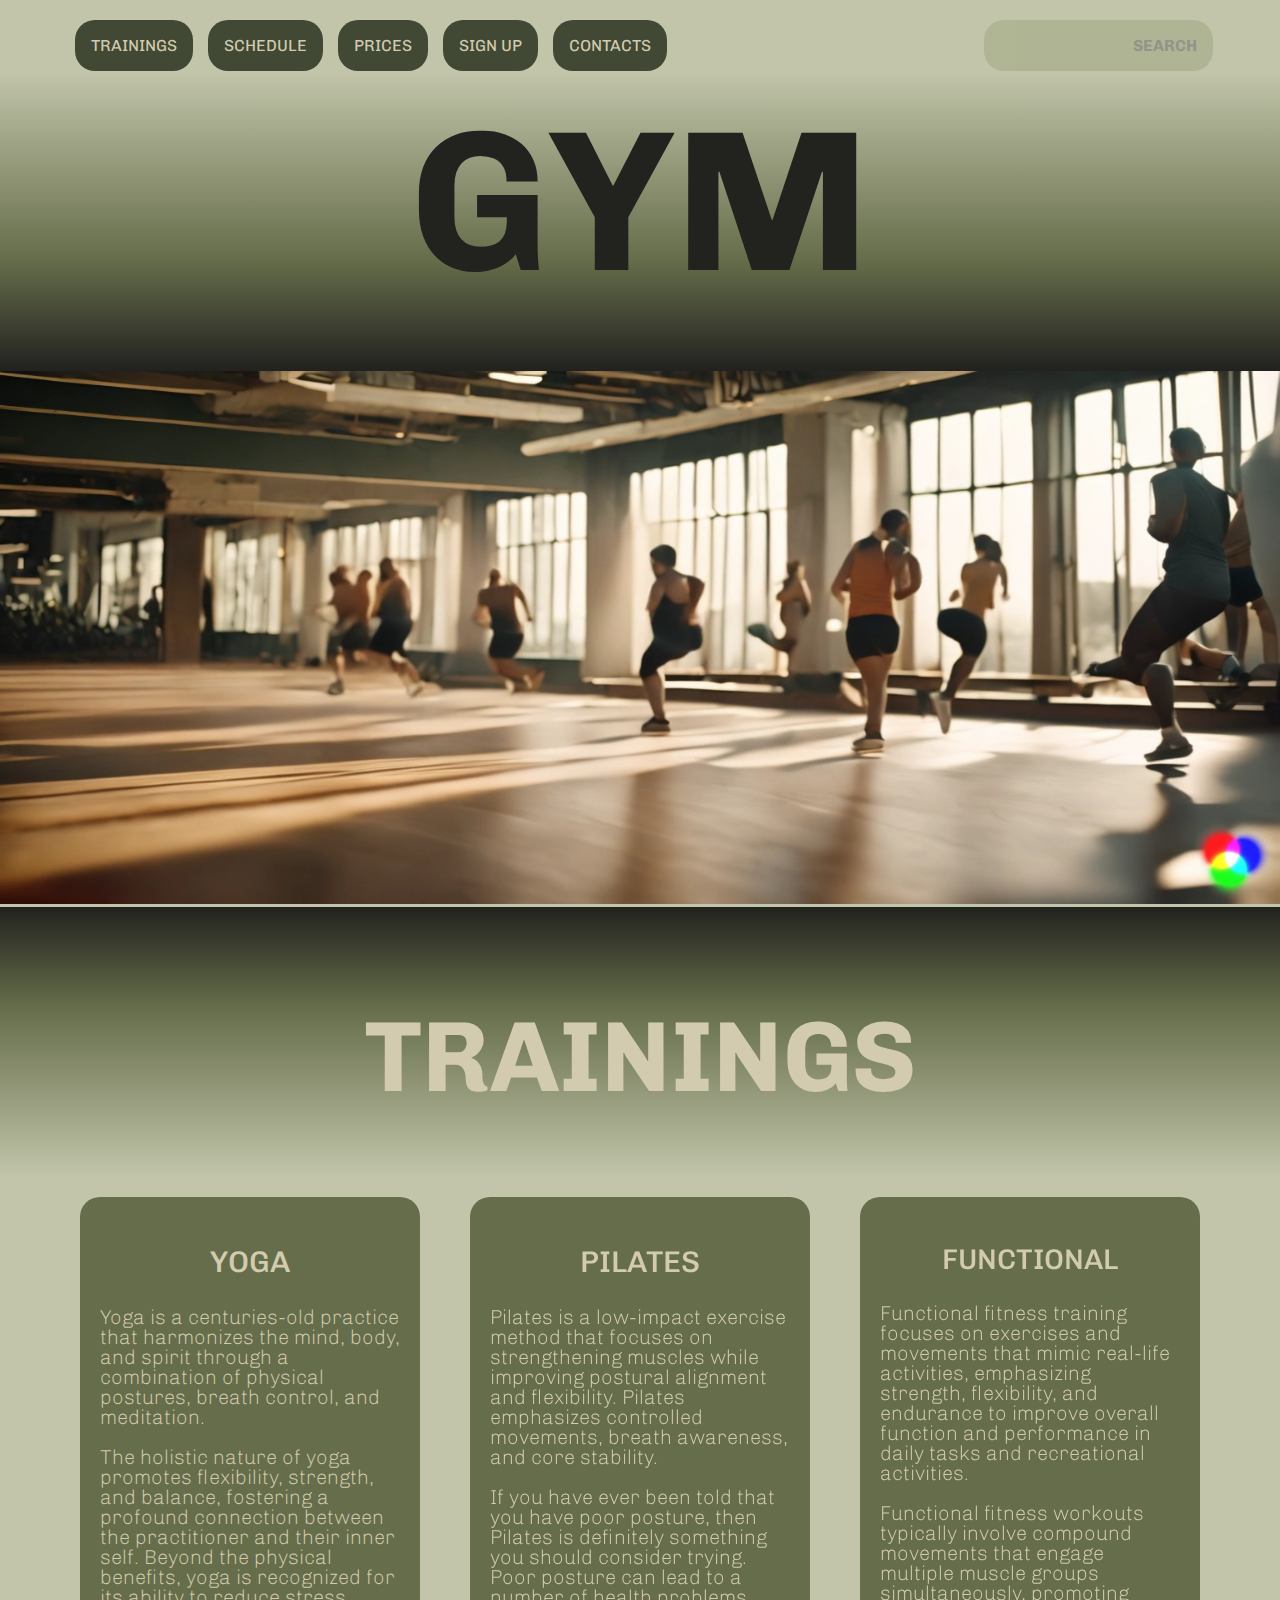
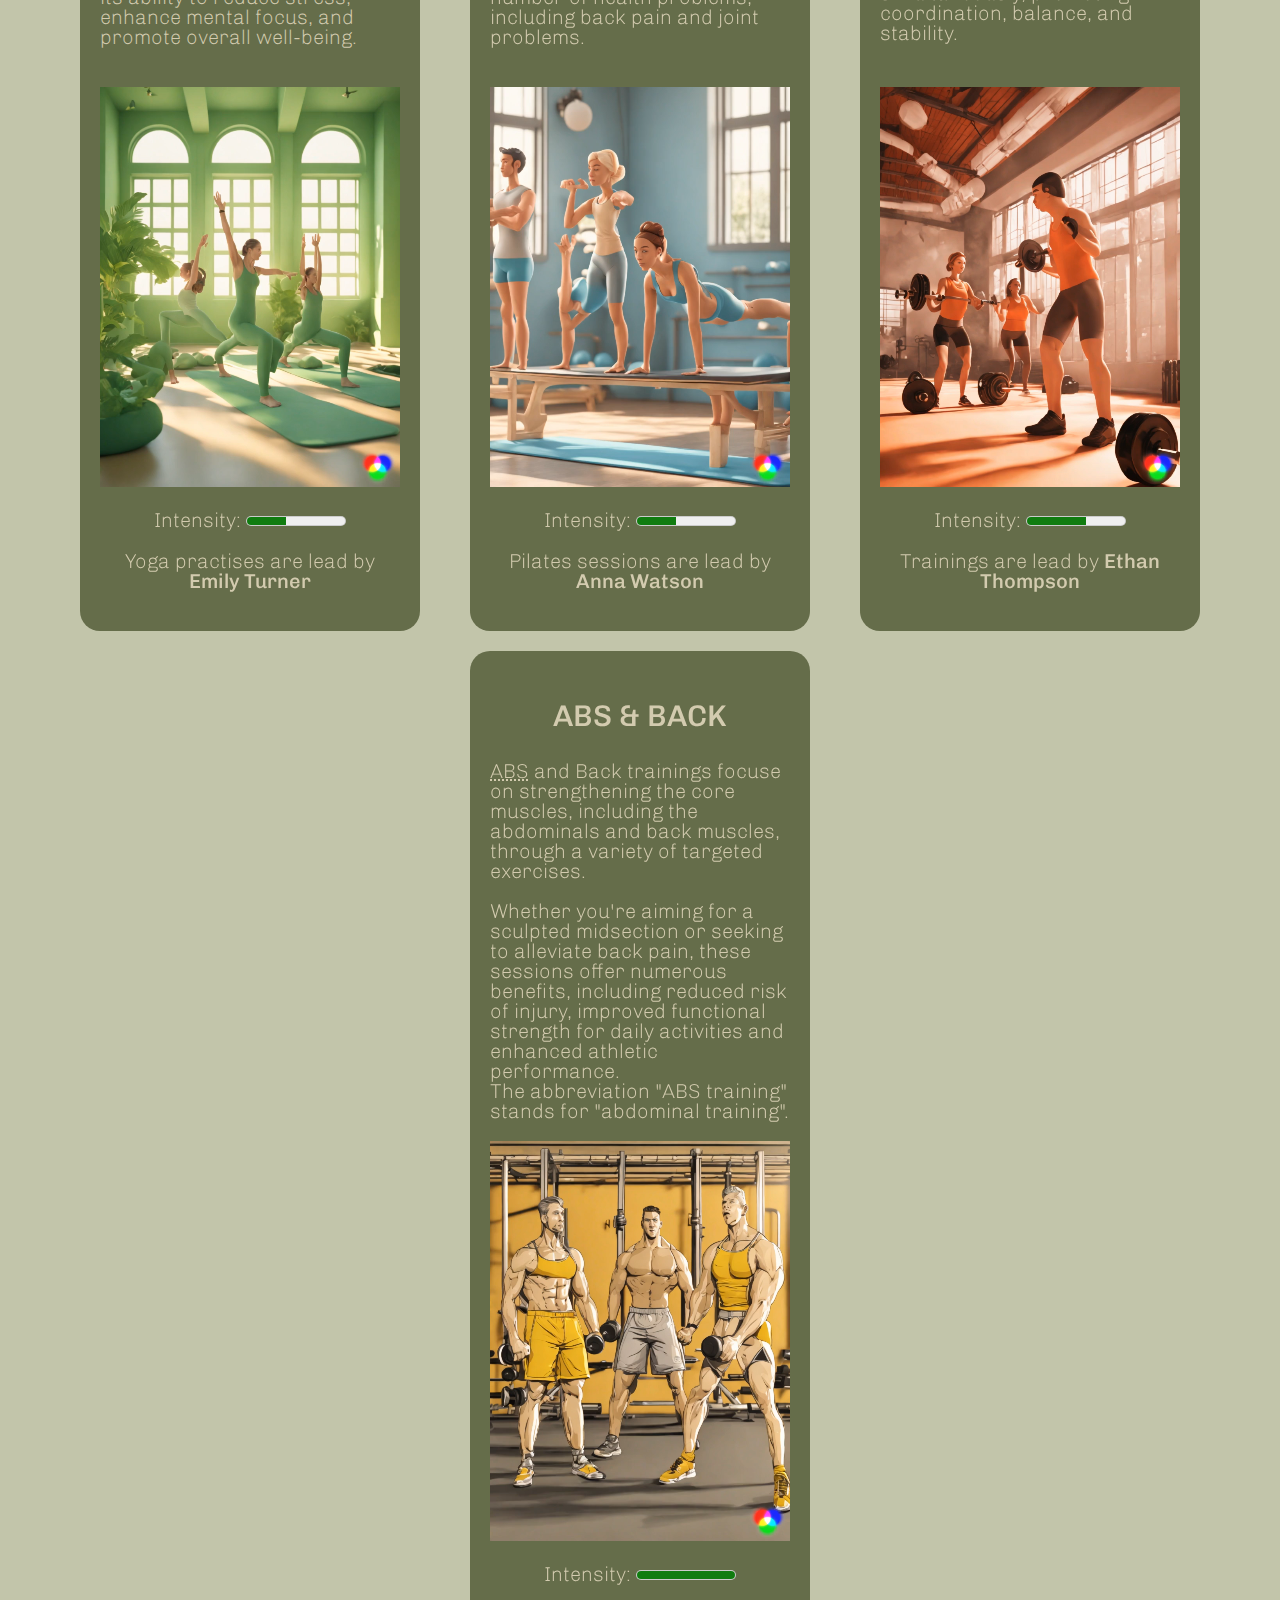
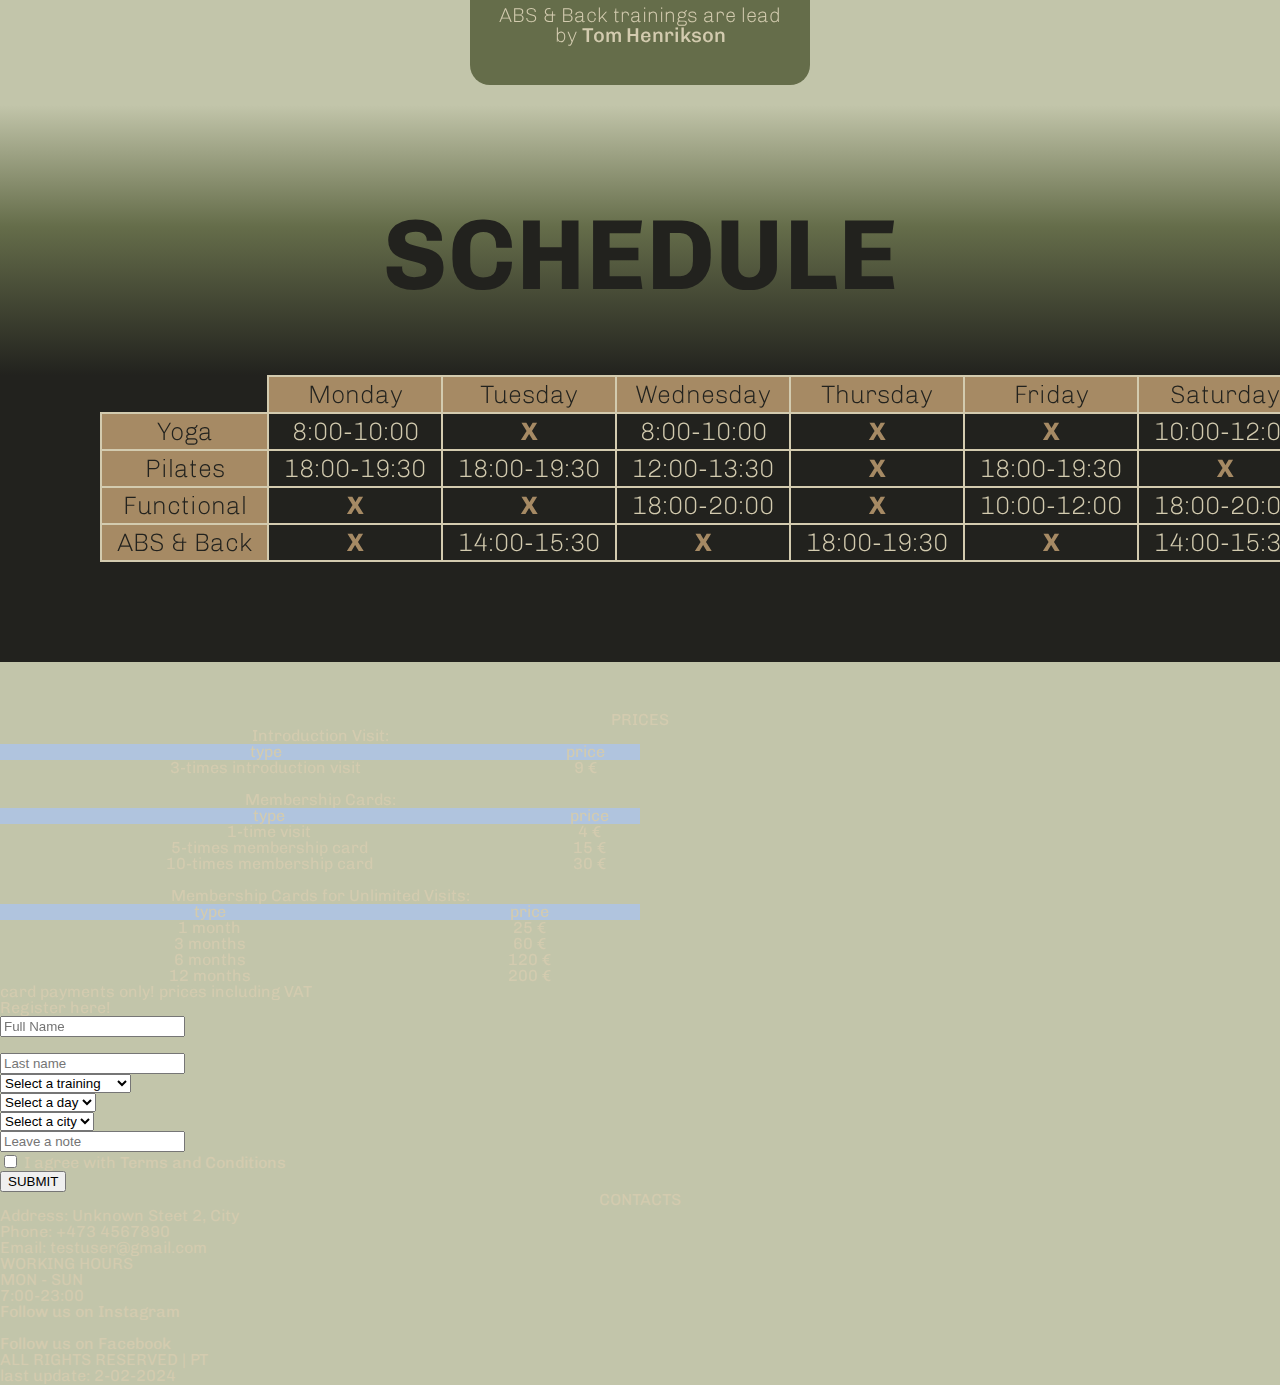
==== commit aeaa74fb: "adjusting schedule-table style" ====
--- a/index.html
+++ b/index.html
@@ -224,35 +224,33 @@
             </div>
         </section>
         <section id="schedule">
-            <div class="schedule-title">
-                <h2>GROUP TRAININGS SCHEDULE</h2>
+            <div class="schedule-subtitle">
+                <h2>SCHEDULE</h2>
             </div>
             <table class=schedule-table> 
-                <thead>
-                    <tr>
-                        <th></th>
-                        <th>MON</th>
-                        <th>TUE</th>
-                        <th>WED</th>
-                        <th>THU</th>
-                        <th>FRI</th>
-                        <th>SAT</th>
-                        <th>SUN</th>
-                    </tr>
-                </thead>
                 <tbody>
                     <tr>
-                        <td class="name-table">Yoga</td>
-                        <td class="hover-increase">8:00-10:00</td>
-                        <td class="days-x">X</td>
-                        <td class="hover-increase">8:00-10:00</td>
-                        <td class="days-x">X</td>
-                        <td class="days-x">X</td>
-                        <td class="hover-increase">10:00-12:00</td>
-                        <td class="days-x">X</td>
+                        <td id="empty-cell"></td>
+                        <td class="dark-cell">Monday</td>
+                        <td class="dark-cell">Tuesday</td>
+                        <td class="dark-cell">Wednesday</td>
+                        <td class="dark-cell">Thursday</td>
+                        <td class="dark-cell">Friday</td>
+                        <td class="dark-cell">Saturday</td>
+                        <td class="dark-cell">Sunday</td>
                     </tr>
                     <tr>
-                        <td class="name-table">Pilates</td>
+                        <td class="dark-cell">Yoga</td>
+                        <td class="hover-increase">8:00-10:00</td>
+                        <td class="days-x">X</td>
+                        <td class="hover-increase">8:00-10:00</td>
+                        <td class="days-x">X</td>
+                        <td class="days-x">X</td>
+                        <td class="hover-increase">10:00-12:00</td>
+                        <td class="days-x">X</td>
+                    </tr>
+                    <tr>
+                        <td class="dark-cell">Pilates</td>
                         <td class="hover-increase">18:00-19:30</td>
                         <td class="hover-increase">18:00-19:30</td>
                         <td class="hover-increase">12:00-13:30</td>
@@ -262,7 +260,7 @@
                         <td class="days-x">X</td>
                     </tr>
                     <tr>
-                        <td class="name-table">Functional</td>
+                        <td class="dark-cell">Functional</td>
                         <td class="days-x">X</td>
                         <td class="days-x">X</td>
                         <td class="hover-increase">18:00-20:00</td>
@@ -272,7 +270,7 @@
                         <td class="days-x">X</td>
                     </tr>
                     <tr>
-                        <td class="name-table">ABS & Back</td>
+                        <td class="dark-cell">ABS & Back</td>
                         <td class="days-x">X</td>
                         <td class="hover-increase">14:00-15:30</td>
                         <td class="days-x">X</td>
--- a/css/styles.css
+++ b/css/styles.css
@@ -36,7 +36,7 @@
     flex-flow: row wrap;
     align-content: center;
     align-items: center;
-    justify-content: flex-start;
+    justify-content: center;
     gap: 10px 10px
 }
 
@@ -67,8 +67,10 @@
 }
 
 .search-bar-container {
-    display: inline-block;
-    text-align: right;
+    display: flex;
+    align-content: center;
+    align-items: center;
+    flex-wrap: nowrap;
 }
 
 .search-bar-form {
@@ -85,7 +87,7 @@
     border: none;
     border-radius: 20px;
     padding: 16px;
-    width: 250px;
+    width: fit-content;
     font-family: inherit;
     text-align: right;
     font-weight: 700;
@@ -119,10 +121,10 @@
     font-weight: 700;
 }
 
-/* /* HEADER - VIDEO + TITLE */
+/* HEADER - TITLE */
 
 .gym-title {
-    padding: 30px;
+    padding: 30px 0 70px;
     background: rgb(34,34,30);
     background: linear-gradient(0deg, rgb(33, 33, 31) 0%, rgba(101,109,74,1) 37%, rgba(194,197,170,1) 100%);
 }
@@ -131,7 +133,7 @@
     font-weight: 700;
     text-align: center;
     font-size: 200px;
-    color: #414833;
+    color: #22221e;
     transition: 0.5s;
 }
 
@@ -140,9 +142,10 @@
     transition: 0.5s;
 }
 
+/* HEADER - MAIN VIDEO */
+
 .video-container video {
-    min-width: 100%;
-    min-height: 100%;
+    width: 100%;
     position: relative;
 }
 
@@ -162,7 +165,7 @@
 /* TRAININGS SUBTITLE */
 
 .trainings-subtitle {
-    padding: 30px 0;
+    padding: 100px 0 70px;
     background: rgb(34,34,30);
     background: linear-gradient(180deg, rgba(34,34,30,1) 0%, rgba(101,109,74,1) 37%, rgba(194,197,170,1) 100%);
 }
@@ -176,11 +179,11 @@
 }
 
 .trainings-subtitle h2:hover {
-    color: #414833;
-    transition: 0.5s;
-}
-
-/*  TRAINING SECTIONS*/
+    color: #22221e;
+    transition: 0.5s;
+}
+
+/*  TRAINING CARDS*/
 
 .training-sections-container {
     display: flex;
@@ -261,48 +264,65 @@
 
 #schedule {
     background-color: #22221e;
-}
-/* SCHEDULE TITLE */
-
-.schedule-title {
-    text-align: center;
-    font-weight: 700;
-    padding: 20px;
-    margin: 0;
-    font-size: 30px;
-    color: #e6ccb2;
+    margin-bottom: 50px;
+}
+
+/* SCHEDULE SUBTITLE */
+
+.schedule-subtitle {
+    padding: 100px 0 70px;
     background: #22221e;
     background: linear-gradient(360deg, #22221e 0%, #656D4A 55%, #C2C5AA 100%);
-    transition: 0.3s;
-}
-
-.schedule-title:hover{
-    color:#22221e
+}   
+
+.schedule-subtitle h2 {
+    font-weight: 700;
+    text-align: center;
+    font-size: 100px;
+    color: #22221e;
+    transition: 0.5s;
+}
+
+.schedule-subtitle h2:hover {
+    color: #d3cbaf;
+    transition: 0.5s;
 }
 
 /* SCHEDULE TABLE */
 
 .schedule-table {
     text-align:center; 
-    width:auto; 
+    width: auto;
     border: 2px;
     color: #d3cbaf;
     font-size: 25px;
     font-weight: 100;
-    margin: auto;
+    display: flex;
+    flex-direction: row;
+    padding: 0 100px 100px;
+    align-items: center;
+    align-content: center;
 }
 
 .schedule-table td {
     border: solid 2px #d3cbaf;
     padding: 5px 15px;
-}
-
-.hover-increase:hover{
+    text-wrap: nowrap;
+}
+
+#empty-cell {
+    border: none transparent;
+    background-color: transparent;
+}
+
+.hover-increase:hover {
     background-color: #A68A64;
     color: #22221e;
-}
-
-.name-table {
+    border: solid 4px #d3cbaf;
+    font-weight: 700;
+}
+
+.dark-cell {
     background-color: #A68A64;
     border: solid 1px #A68A64;
     color: #22221e;
@@ -310,4 +330,5 @@
 
 .days-x {
     color: #A68A64;
-}
+    font-weight: 700;
+}
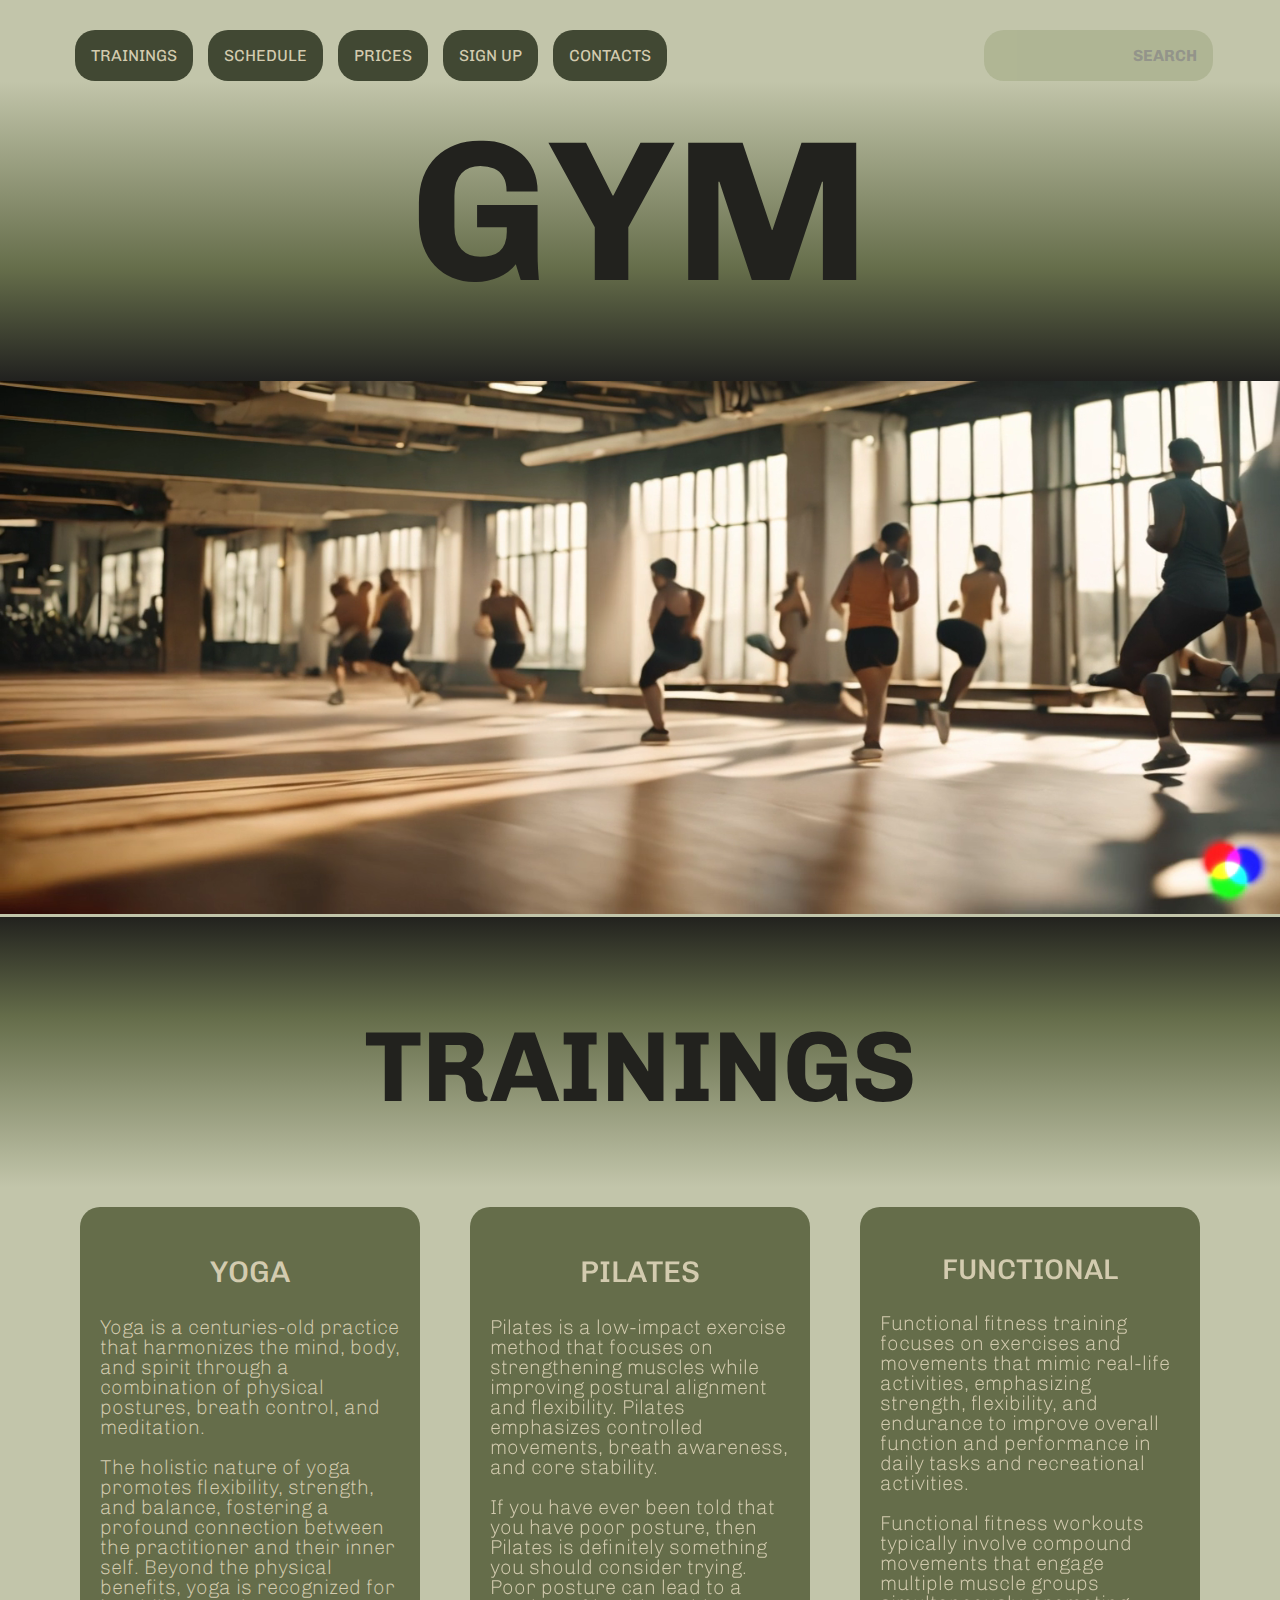
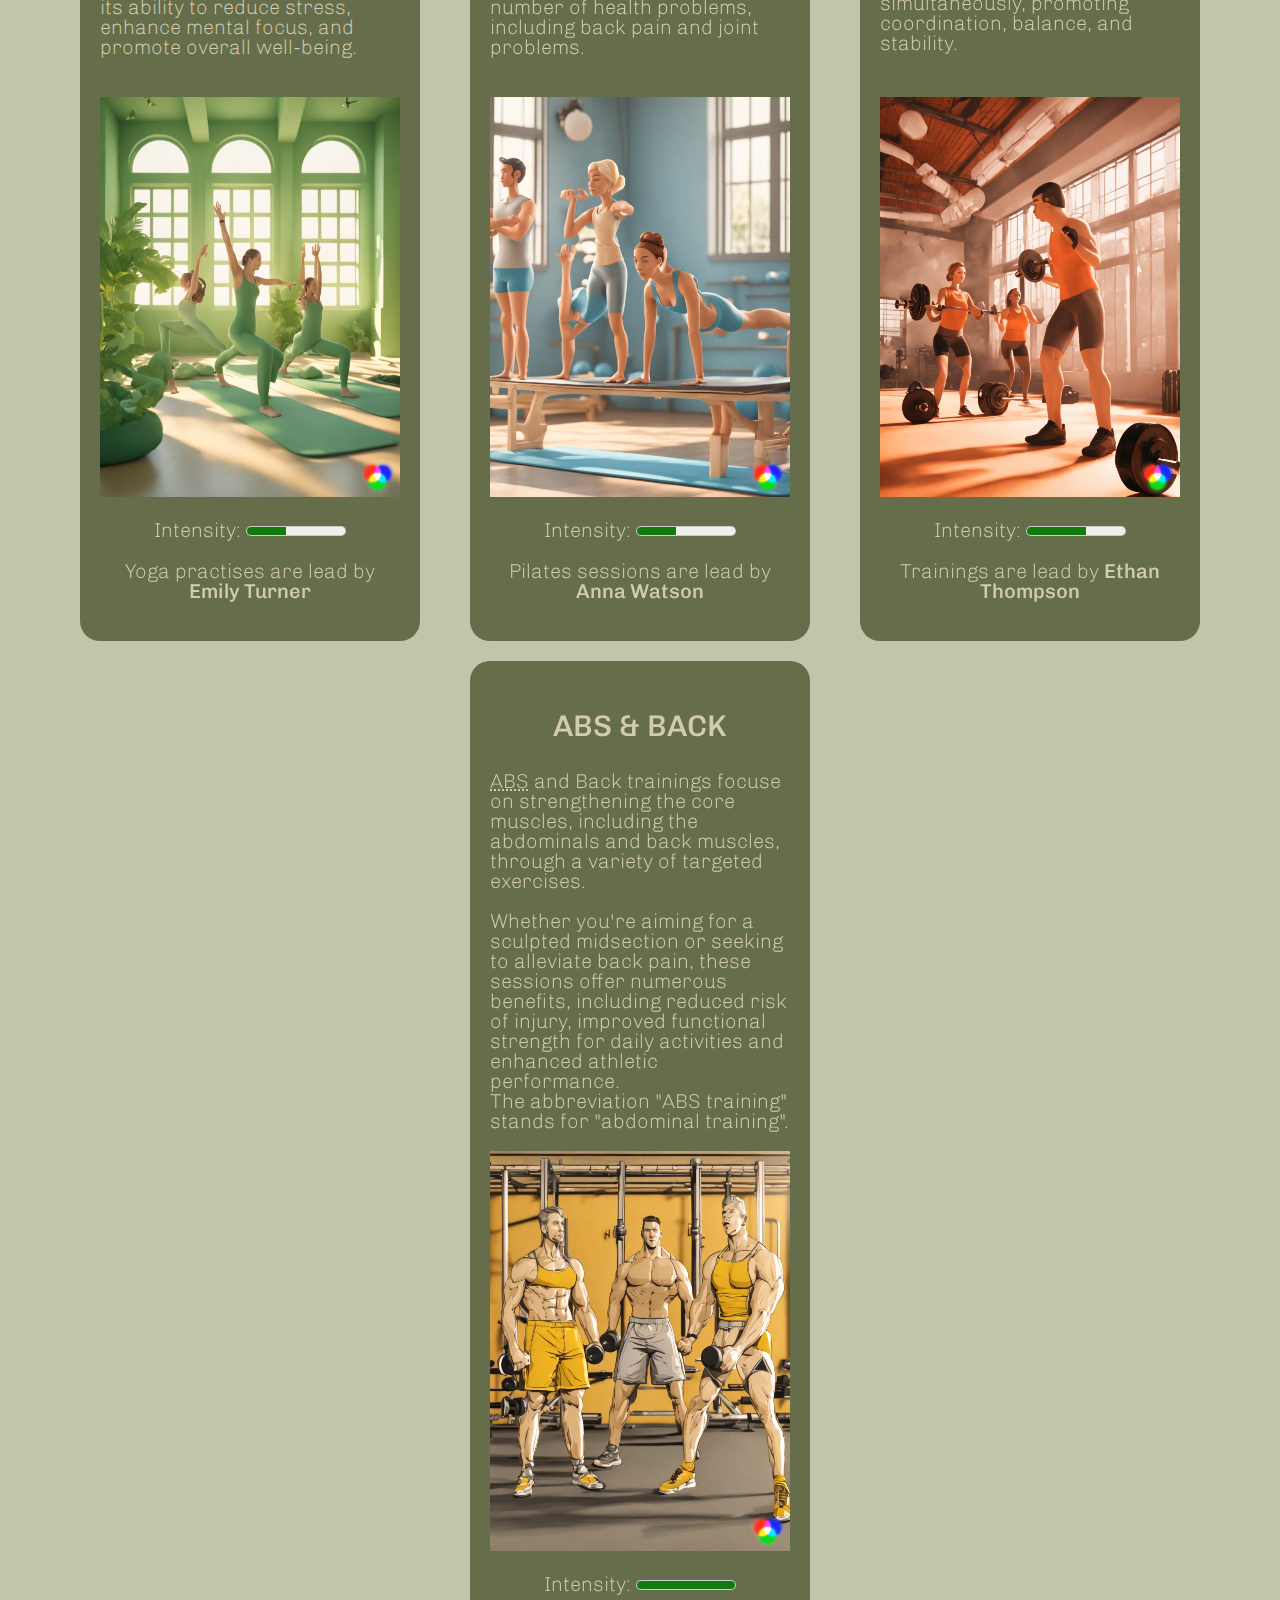
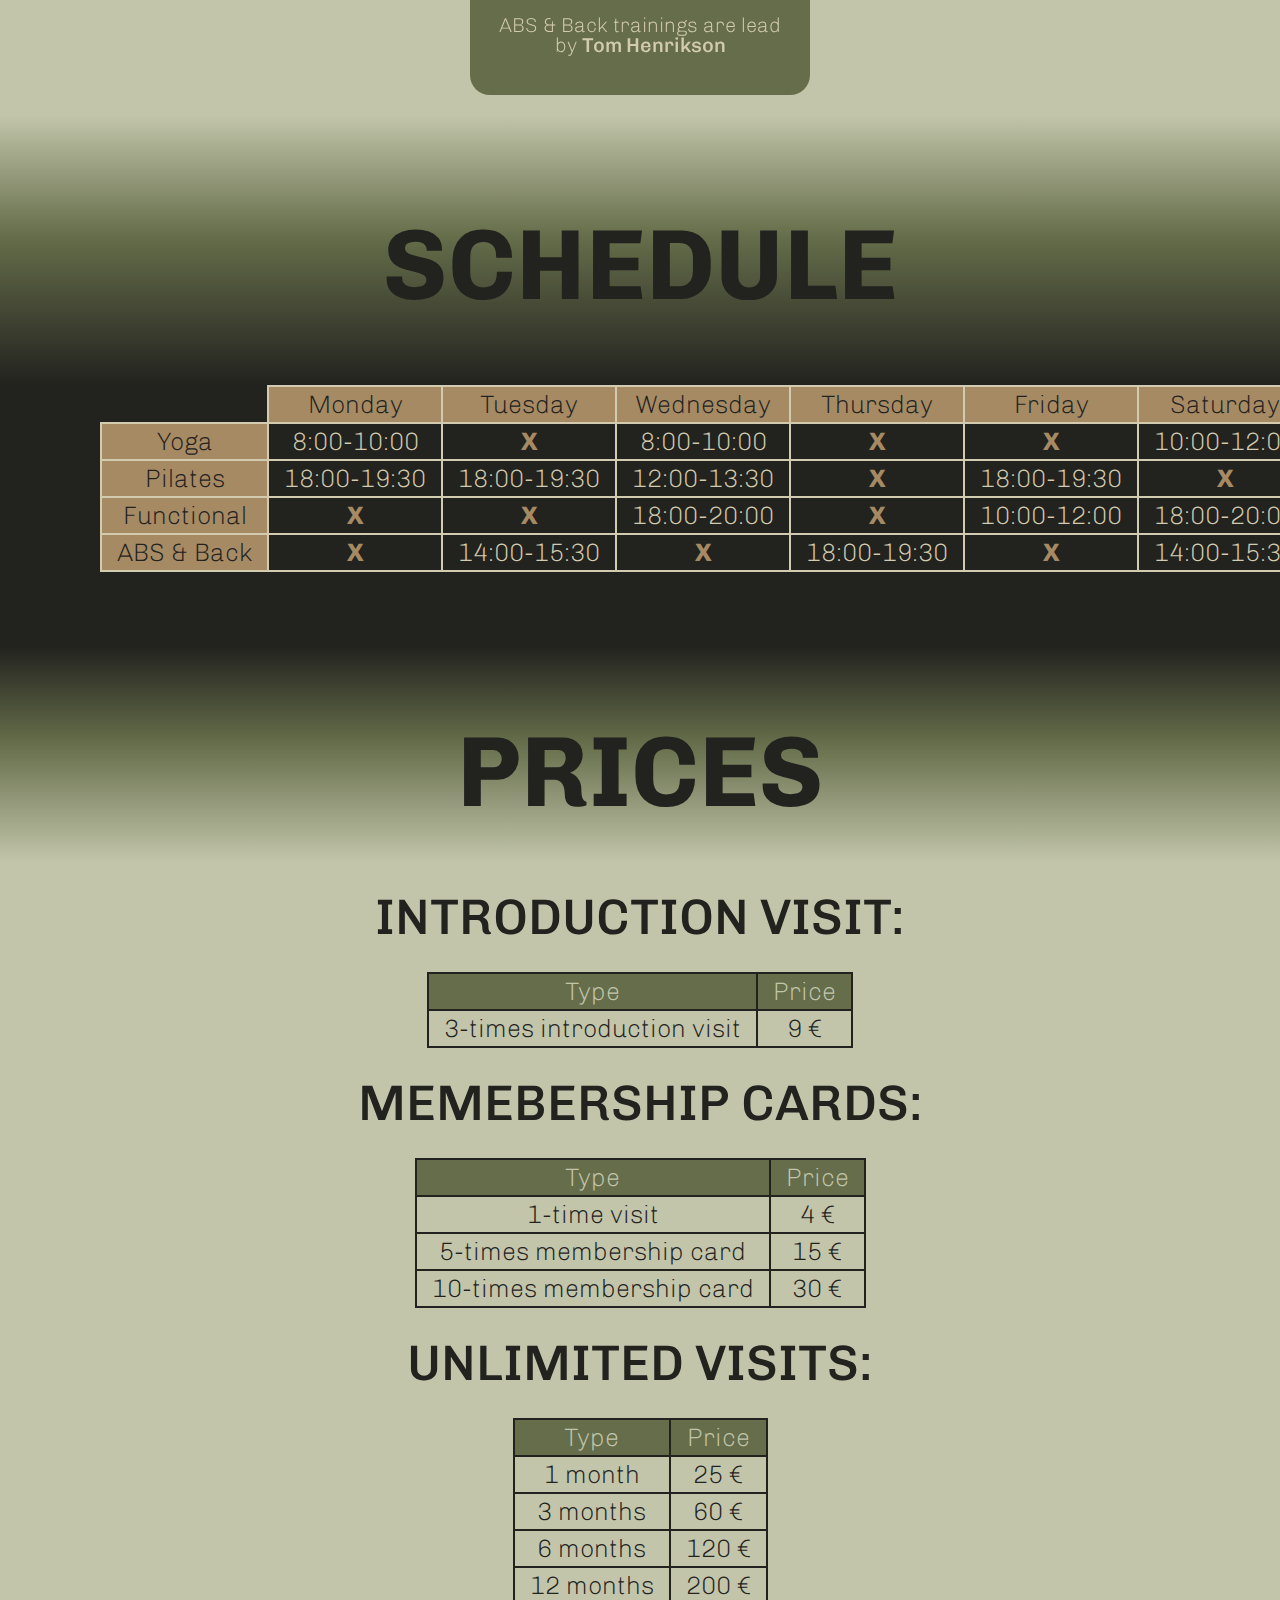
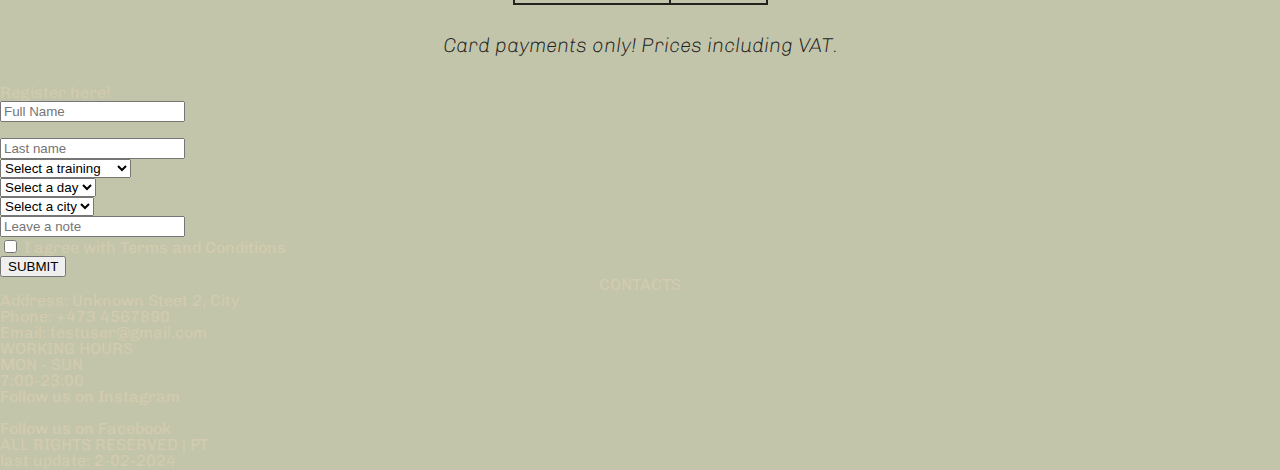
==== commit 64b7d9c5: "adjusting schedule table and adding style to prices tables" ====
--- a/index.html
+++ b/index.html
@@ -242,114 +242,122 @@
                     <tr>
                         <td class="dark-cell">Yoga</td>
                         <td class="hover-increase">8:00-10:00</td>
-                        <td class="days-x">X</td>
+                        <td class="day-without-training">X</td>
                         <td class="hover-increase">8:00-10:00</td>
-                        <td class="days-x">X</td>
-                        <td class="days-x">X</td>
+                        <td class="day-without-training">X</td>
+                        <td class="day-without-training">X</td>
                         <td class="hover-increase">10:00-12:00</td>
-                        <td class="days-x">X</td>
+                        <td class="day-without-training">X</td>
                     </tr>
                     <tr>
                         <td class="dark-cell">Pilates</td>
                         <td class="hover-increase">18:00-19:30</td>
                         <td class="hover-increase">18:00-19:30</td>
                         <td class="hover-increase">12:00-13:30</td>
-                        <td class="days-x">X</td>
+                        <td class="day-without-training">X</td>
                         <td class="hover-increase">18:00-19:30</td>
-                        <td class="days-x">X</td>
-                        <td class="days-x">X</td>
+                        <td class="day-without-training">X</td>
+                        <td class="day-without-training">X</td>
                     </tr>
                     <tr>
                         <td class="dark-cell">Functional</td>
-                        <td class="days-x">X</td>
-                        <td class="days-x">X</td>
+                        <td class="day-without-training">X</td>
+                        <td class="day-without-training">X</td>
                         <td class="hover-increase">18:00-20:00</td>
-                        <td class="days-x">X</td>
+                        <td class="day-without-training">X</td>
                         <td class="hover-increase">10:00-12:00</td>
                         <td class="hover-increase">18:00-20:00</td>
-                        <td class="days-x">X</td>
+                        <td class="day-without-training">X</td>
                     </tr>
                     <tr>
                         <td class="dark-cell">ABS & Back</td>
-                        <td class="days-x">X</td>
+                        <td class="day-without-training">X</td>
                         <td class="hover-increase">14:00-15:30</td>
-                        <td class="days-x">X</td>
+                        <td class="day-without-training">X</td>
                         <td class="hover-increase">18:00-19:30</td>
-                        <td class="days-x">X</td>
+                        <td class="day-without-training">X</td>
                         <td class="hover-increase">14:00-15:30</td>
-                        <td class="days-x">X</td>
+                        <td class="day-without-training">X</td>
                     </tr>
                 </tbody>
             </table>
         </section>
         <section id="prices">
-            <h2 style="text-align: center;">PRICES</h2>
-            <table style="text-align:center; width:50%"; border="2 px">
-                <caption><b>Introduction Visit:</b></caption>
-                    <thead>
-                        <tr>
-                            <th style="background-color: lightsteelblue;">type</th>
-                            <th style="background-color: lightsteelblue;">price</th>
-                        </tr>
-                    </thead>
-                    <tbody>
-                        <tr>
-                            <td>3-times introduction visit</td>
-                            <td><b>9 €</b></td>
-                        </tr>
-                    </tbody>
-            </table>
-            <br>
-            <table style="text-align:center; width:50%"; border="2 px">
-                <caption><b>Membership Cards:</b></caption>
-                    <thead>
-                        <tr>
-                            <th style="background-color: lightsteelblue;">type</th>
-                            <th style="background-color: lightsteelblue;">price</th>
-                        </tr>
-                    </thead>
-                    <tbody>
-                        <tr>
-                            <td>1-time visit</td>
-                            <td><b>4 €</b></td>
-                        </tr>
-                        <tr>
-                            <td>5-times membership card</td>
-                            <td><b>15 €</b></td>
-                        </tr>
-                        <tr>
-                            <td>10-times membership card</td>
-                            <td><b>30 €</b></td>
-                        </tr>
-                    </tbody>
-            </table>
-            <br>
-            <table style="text-align:center; width:50%"; border="2 px">
-                <caption><b>Membership Cards for Unlimited Visits:</b></caption>
-                    <thead>
-                        <tr>
-                            <th style="background-color: lightsteelblue;">type</th>
-                            <th style="background-color: lightsteelblue;">price</th>
-                        </tr>
-                    </thead>
-                    <tbody>
-                        <tr>
-                            <td>1 month</td>
-                            <td><b>25 €</b></td>
-                        <tr>
-                            <td>3 months</td>
-                            <td><b>60 €</b></td>
-                        </tr>
-                        <tr>
-                            <td>6 months</td>
-                            <td><b>120 €</b></td>
-                        <tr>
-                            <td>12 months</td>
-                            <td><b>200 €</b></td>
-                        </tr>
-                    </tbody>
-                </table>
-            <p><i>card payments only! prices including VAT</i></p>
+            <div class="prices-subtitle">
+                <h2>PRICES</h2>
+            </div>
+            <div class="all-prices-container">
+                <div class="prices-table-container">
+                    <h3>INTRODUCTION VISIT:</h3>
+                    <table class="prices-table">
+                        <thead>
+                            <tr>
+                                <th>Type</th>
+                                <th>Price</th>
+                            </tr>
+                        </thead>
+                        <tbody>
+                            <tr>
+                                <td>3-times introduction visit</td>
+                                <td>9 €</td>
+                            </tr>
+                        </tbody>
+                    </table>
+                </div>
+                <div class="prices-table-container">
+                    <h3>MEMEBERSHIP CARDS:</h3>
+                    <table class="prices-table">
+                        <thead>
+                            <tr>
+                                <th>Type</th>
+                                <th>Price</th>
+                            </tr>
+                        </thead>
+                        <tbody>
+                            <tr>
+                                <td>1-time visit</td>
+                                <td>4 €</td>
+                            </tr>
+                            <tr>
+                                <td>5-times membership card</td>
+                                <td>15 €</td>
+                            </tr>
+                            <tr>
+                                <td>10-times membership card</td>
+                                <td>30 €</td>
+                            </tr>
+                        </tbody>
+                    </table>
+                </div>
+                <div class="prices-table-container">
+                    <h3>UNLIMITED VISITS:</h3>
+                    <table class="prices-table">
+                        <thead>
+                            <tr>
+                                <th>Type</th>
+                                <th>Price</th>
+                            </tr>
+                        </thead>
+                        <tbody>
+                            <tr>
+                                <td>1 month</td>
+                                <td>25 €</td>
+                            <tr>
+                                <td>3 months</td>
+                                <td>60 €</td>
+                            </tr>
+                            <tr>
+                                <td>6 months</td>
+                                <td>120 €</td>
+                            <tr>
+                                <td>12 months</td>
+                                <td>200 €</td>
+                            </tr>
+                        </tbody>
+                    </table>
+                </div>
+                <p>Card payments only! Prices including VAT.</p>
+            </div>
         </section>
         <section id="sign-up">
             <div class="sign-up-form">
--- a/css/styles.css
+++ b/css/styles.css
@@ -24,7 +24,7 @@
     align-items: center;
     justify-content: space-between;
     gap: 10px 30px;
-    padding: 20px 50px 0 75px;
+    padding: 30px 50px 0 75px;
     font-size: 16px;
 }
 
@@ -135,6 +135,7 @@
     font-size: 200px;
     color: #22221e;
     transition: 0.5s;
+    overflow-wrap: break-word;
 }
 
 .gym-title h1:hover {
@@ -174,12 +175,13 @@
     font-weight: 700;
     text-align: center;
     font-size: 100px;
-    color: #d3cbaf;
-    transition: 0.5s;
+    color: #22221e;
+    transition: 0.5s;
+    overflow-wrap: break-word;
 }
 
 .trainings-subtitle h2:hover {
-    color: #22221e;
+    color: #d3cbaf;
     transition: 0.5s;
 }
 
@@ -264,7 +266,6 @@
 
 #schedule {
     background-color: #22221e;
-    margin-bottom: 50px;
 }
 
 /* SCHEDULE SUBTITLE */
@@ -281,6 +282,7 @@
     font-size: 100px;
     color: #22221e;
     transition: 0.5s;
+    overflow-wrap: break-word;
 }
 
 .schedule-subtitle h2:hover {
@@ -292,16 +294,19 @@
 
 .schedule-table {
     text-align:center; 
-    width: auto;
     border: 2px;
     color: #d3cbaf;
     font-size: 25px;
     font-weight: 100;
     display: flex;
-    flex-direction: row;
-    padding: 0 100px 100px;
-    align-items: center;
-    align-content: center;
+    flex-flow: row wrap;
+    padding: 0 100px 50px;
+    align-items: center;
+    align-content: center;
+    justify-content: flex-start;
+    overflow: scroll;
+    scrollbar-color: #A68A64 #22221e;
+    scrollbar-width: thin;
 }
 
 .schedule-table td {
@@ -328,7 +333,86 @@
     color: #22221e;
 }
 
-.days-x {
+.day-without-training {
     color: #A68A64;
     font-weight: 700;
 }
+
+/* PRICES SECTION */
+
+/* PRICES SUBTITLE */
+
+.prices-subtitle {
+    padding: 100px 0 40px;
+    background: rgb(34,34,30);
+    background: linear-gradient(180deg, rgba(34,34,30,1) 10%, rgba(101,109,74,1) 50%, rgba(194,197,170,1) 100%);
+}
+
+.prices-subtitle h2 {
+    font-weight: 700;
+    text-align: center;
+    font-size: 100px;
+    color: #22221e;
+    transition: 0.5s;
+    overflow-wrap: break-word;
+}
+
+.prices-subtitle h2:hover {
+    color: #d3cbaf;
+    transition: 0.5s;
+}
+
+/* PRICES TABLES */
+
+.prices-table-container {
+    display: flex;
+    flex-flow: column nowrap;
+    justify-content: center;
+    align-items: center;
+    align-content: center;
+}
+
+.prices-table-container h3 {
+    font-weight: 500;
+    text-align: center;
+    font-size: 50px;
+    color: #22221e;
+    overflow-wrap: break-word;
+    margin: 30px 0px;
+}
+
+.prices-table {
+    text-align:center; 
+    font-size: 25px;
+    font-weight: 100;
+    /* padding: 0 100px 50px; */
+    overflow: scroll;
+    scrollbar-color: #656D4A #C2C5AA;
+    scrollbar-width: thin;
+}
+
+.prices-table th {
+    border: solid 2px #22221e;
+    padding: 5px 15px;
+    text-wrap: nowrap;
+    background-color: #656D4A;
+    color: #C2C5AA;
+
+} 
+
+.prices-table td {
+    border: solid 2px #22221e;
+    padding: 5px 15px;
+    text-wrap: nowrap;
+    background-color: transparent;
+    color: #22221e;
+} 
+
+#prices p {
+    font-size: 20px;
+    font-weight: 100;
+    margin: 30px 0;
+    font-style: italic;
+    color: #22221e;
+    text-align: center;
+}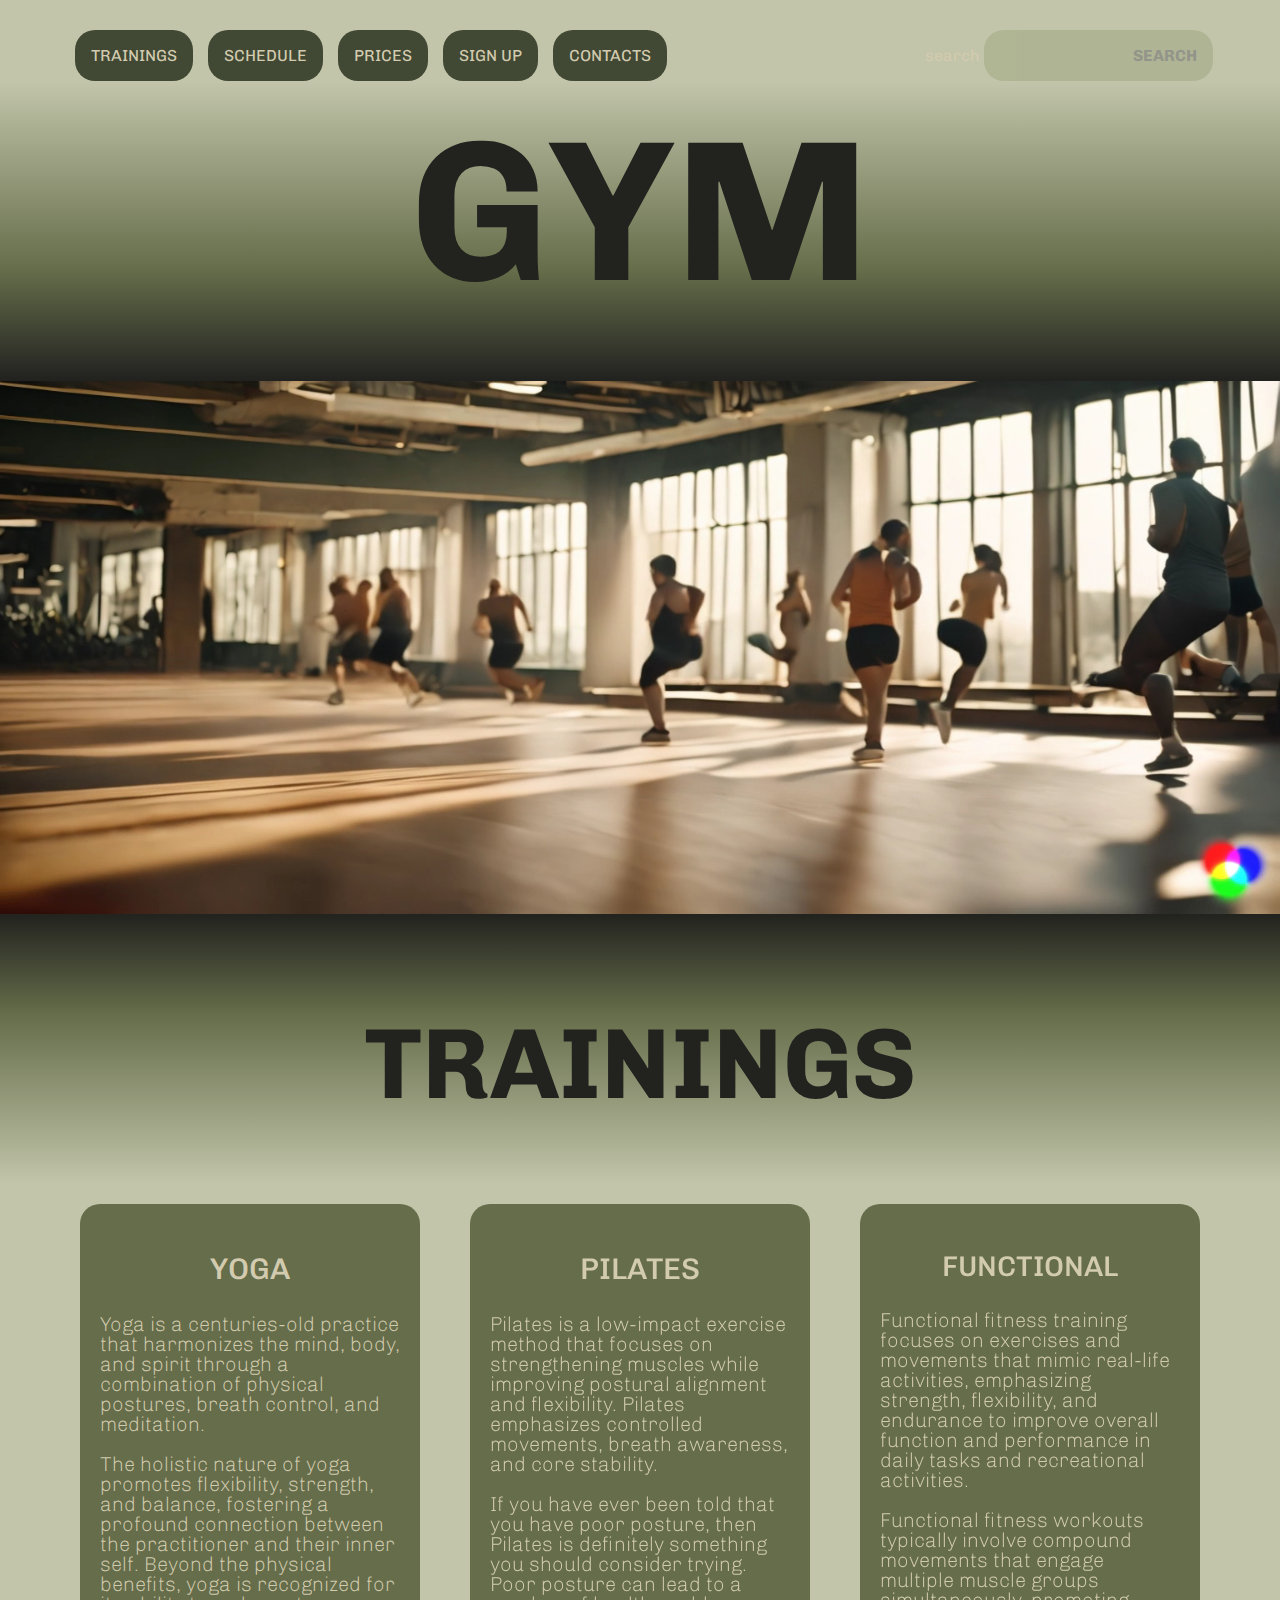
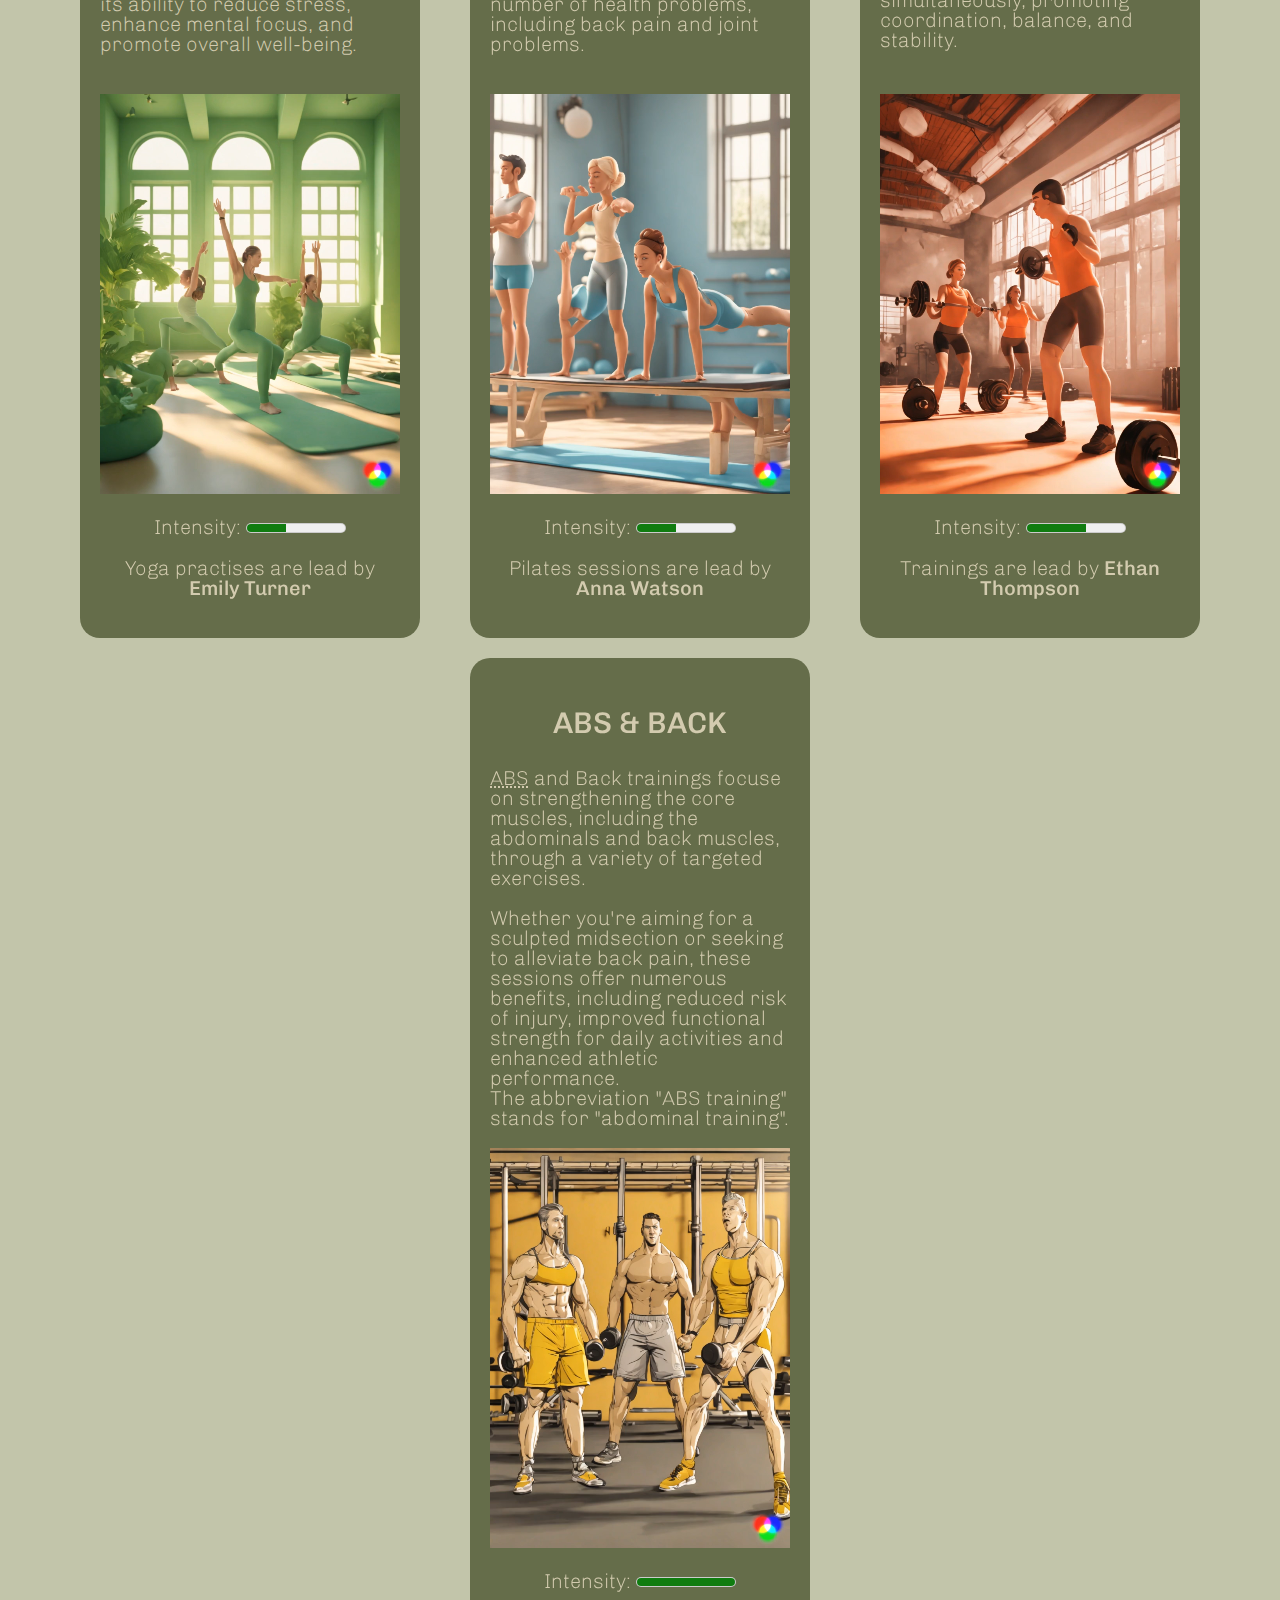
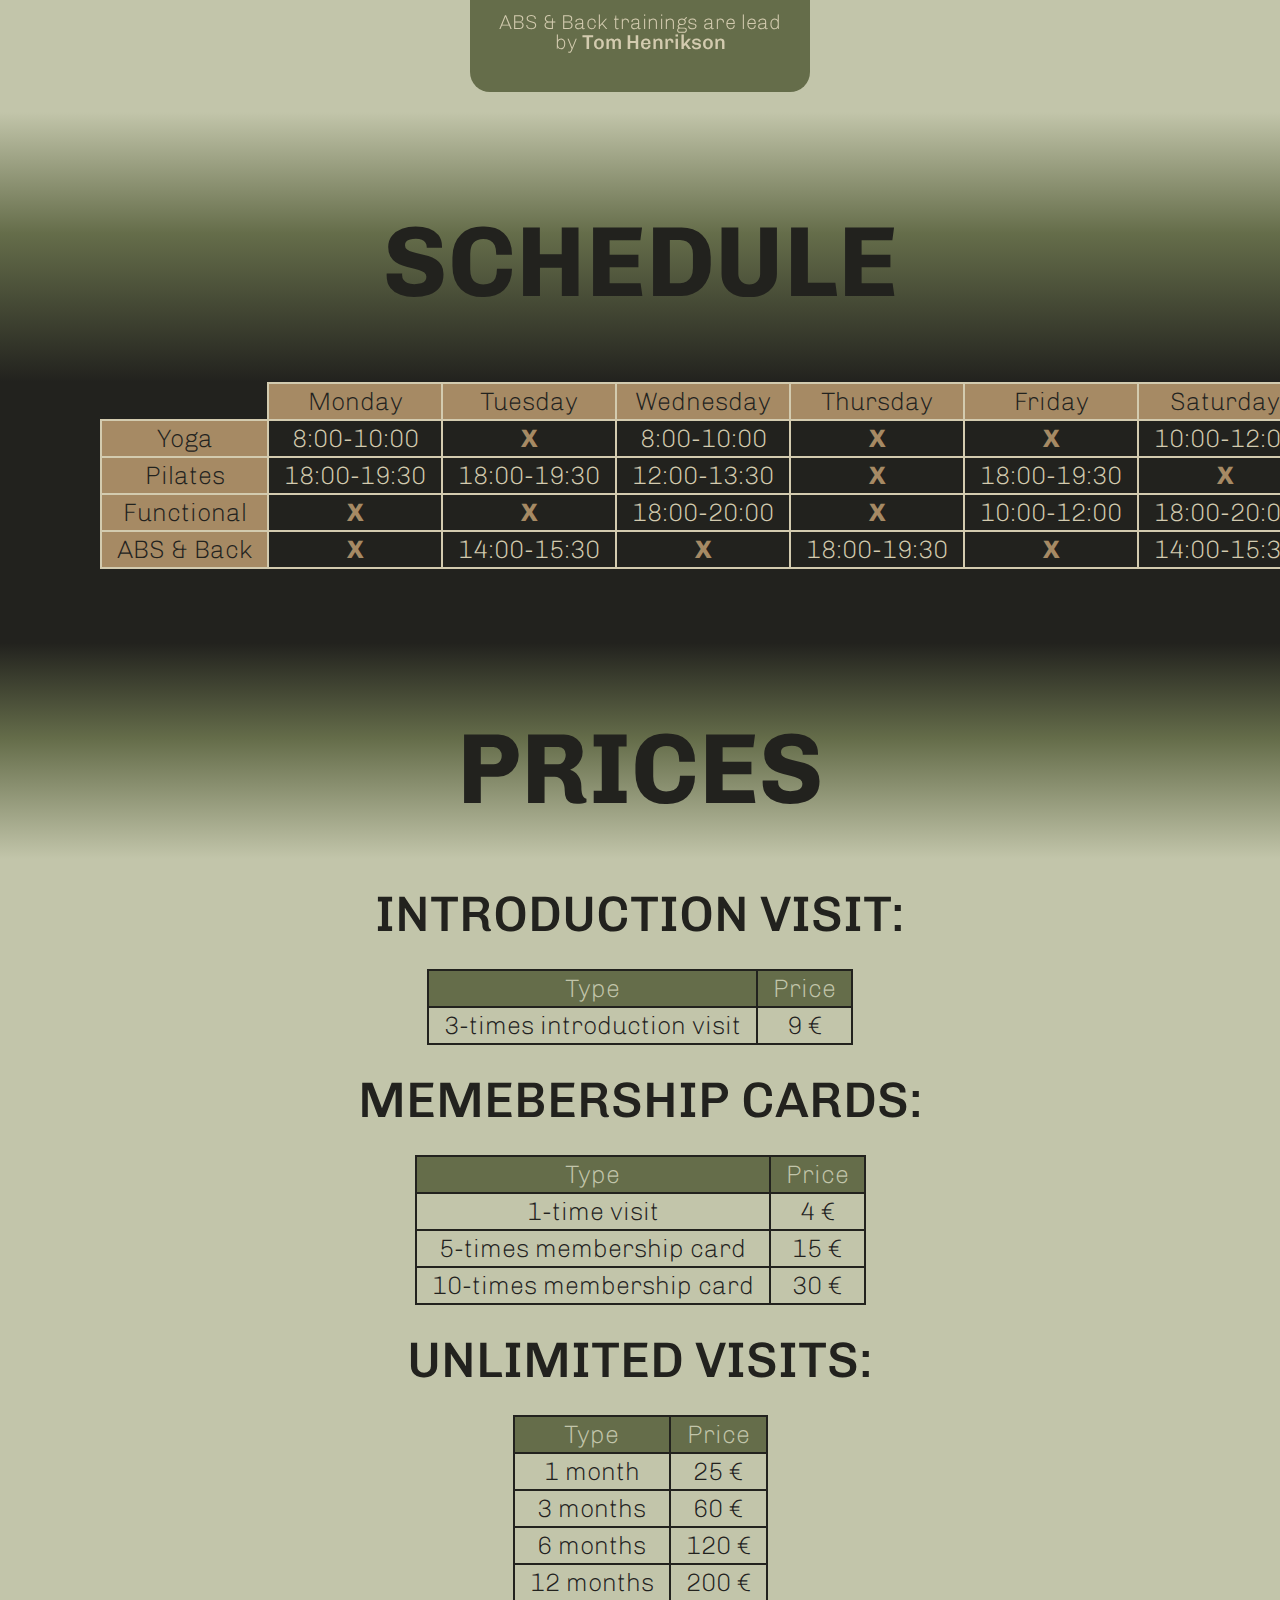
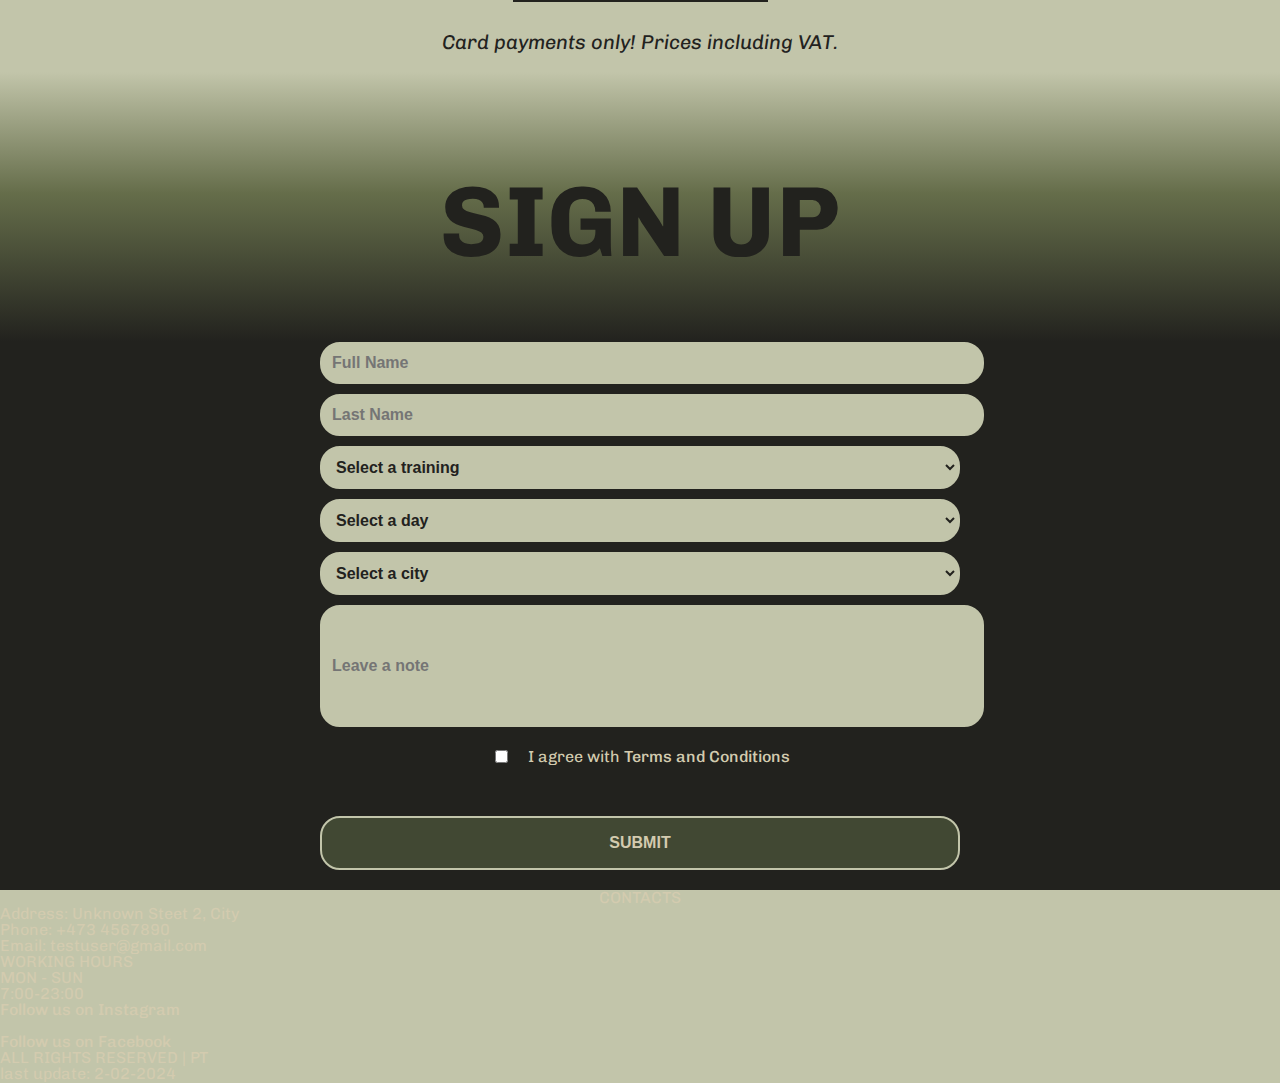
==== commit f4053c02: "adding style for sign-up section" ====
--- a/index.html
+++ b/index.html
@@ -299,7 +299,7 @@
                         <tbody>
                             <tr>
                                 <td>3-times introduction visit</td>
-                                <td>9 €</td>
+                                <td class="prices-bold">9 €</td>
                             </tr>
                         </tbody>
                     </table>
@@ -316,15 +316,15 @@
                         <tbody>
                             <tr>
                                 <td>1-time visit</td>
-                                <td>4 €</td>
+                                <td class="prices-bold">4 €</td>
                             </tr>
                             <tr>
                                 <td>5-times membership card</td>
-                                <td>15 €</td>
+                                <td class="prices-bold">15 €</td>
                             </tr>
                             <tr>
                                 <td>10-times membership card</td>
-                                <td>30 €</td>
+                                <td class="prices-bold">30 €</td>
                             </tr>
                         </tbody>
                     </table>
@@ -341,17 +341,17 @@
                         <tbody>
                             <tr>
                                 <td>1 month</td>
-                                <td>25 €</td>
+                                <td class="prices-bold">25 €</td>
                             <tr>
                                 <td>3 months</td>
-                                <td>60 €</td>
+                                <td class="prices-bold">60 €</td>
                             </tr>
                             <tr>
                                 <td>6 months</td>
-                                <td>120 €</td>
+                                <td class="prices-bold">120 €</td>
                             <tr>
                                 <td>12 months</td>
-                                <td>200 €</td>
+                                <td class="prices-bold">200 €</td>
                             </tr>
                         </tbody>
                     </table>
@@ -360,10 +360,12 @@
             </div>
         </section>
         <section id="sign-up">
-            <div class="sign-up-form">
-                <fieldset>
-                <legend>Register here!</legend>
-                    <form action="/action_page.php" method="get" class="fill-name-form">
+            <div class="sign-up-subtitle">
+                <h2>SIGN UP</h2>
+            </div>
+            <div class="sign-up-section-container">
+                <div class="sign-up-form-container">
+                    <form action="" method="get" class="sign-up-text-input">
                         <label for="fname"></label>
                         <input 
                             type="text" 
@@ -371,62 +373,61 @@
                             name="fname" 
                             required 
                             placeholder="Full Name">
-                    <br><br>
+                    </form>
+                    <form action="" method="get" class="sign-up-text-input">
                         <label for="lname"></label>
                         <input 
                             type="text" 
                             id="lname" 
                             name="lname"
-                            placeholder="Last name"
-                            required>
-                    </form>
-                    <form action="/action_page.php" method="get" class="choose-train-form">
+                            placeholder="Last Name"
+                            >
+                    </form>
+                    <form action="" method="get">
                         <label for="trainings"></label>
-                        <select id="trainings">
-                            <option value="">Select a training</option>
+                        <select id="training" placeholder="select a training">
+                            <option value="" disabled selected>Select a training</option>
                             <option value="">Yoga</option>
                             <option value="">Pilates</option>
                             <option value="">Functional Fitness</option>
                             <option value="">ABS & Back</option>
                         </select>
                     </form>
-                    <form action="/action_page.php" method="get" class="choose-day-form">
+                    <form action="" method="get">
                         <label for="weekdays"></label>
                         <select id="weekdays">
-                            <option value="">Select a day</option>
+                            <option value="" disabled selected>Select a day</option>
                             <option value="">Monday</option>
                             <option value="">Tuesday</option>
                             <option value="">Wednesday</option>
                             <option value="">Thursday</option>
                             <option value="">Friday</option>
                             <option value="">Saturday</option>
-                        </select>
-                    </form>
-                    <form action="/action_page.php" method="get" class="choose-city-form">                        
+                            </select>
+                    </form>
+                    <form action="" method="get">                        
                         <label for="city"></label>
                         <select id="city">
-                            <option value="">Select a city</option>
+                            <option value="" disabled selected>Select a city</option>
                             <option value="">Riga</option>
                             <option value="">Jurmala</option>
                             <option value="">Sigulda</option>
                             <option value="">Daugavpils</option>
                         </select>
                     </form>
-                    <form class="note-textarea">
+                    <form class="sign-up-text-input">
                         <label for="note"></label>
                         <input 
                         id="note" 
                         name="note" 
                         placeholder="Leave a note">
                     </form>
-                    <div class="agreement-check">
+                    <div class="sign-up-checkbox">
                         <input type="checkbox" name="agreement" id="agreement" required>
-                        <label for="checkbox">
-                            <small>I agree with <a href="">Terms and Conditions</a></small>
-                        </label>
-                    </div>
-                    <button type="button" class="submit-butt">SUBMIT</button>
-                </fieldset>
+                        <label for="checkbox" class="checkbox-label"> I agree with <a href="./pages/terms-conditions.html">Terms and Conditions</a></label>
+                    </div>
+                    <button type="button" class="submit-btn">SUBMIT</button>
+                </div>
             </div>
         </section>
         <section id="contacts">
--- a/css/styles.css
+++ b/css/styles.css
@@ -72,11 +72,7 @@
     align-items: center;
     flex-wrap: nowrap;
 }
-
-.search-bar-form {
-    display: inline-block;
-}
-
+}
 .search-bar-form label {
     display: none;
 }
@@ -148,6 +144,7 @@
 .video-container video {
     width: 100%;
     position: relative;
+    display: block;
 }
 
 /* TRAININGS SECTION*/
@@ -158,7 +155,7 @@
     font-weight: 500;
 }
 
-main a:hover{
+#trainings a:hover{
     color: #432818;
     font-weight: 500;
 }
@@ -378,14 +375,13 @@
     font-size: 50px;
     color: #22221e;
     overflow-wrap: break-word;
-    margin: 30px 0px;
+    margin: 30px 20px;
 }
 
 .prices-table {
     text-align:center; 
     font-size: 25px;
     font-weight: 100;
-    /* padding: 0 100px 50px; */
     overflow: scroll;
     scrollbar-color: #656D4A #C2C5AA;
     scrollbar-width: thin;
@@ -406,13 +402,172 @@
     text-wrap: nowrap;
     background-color: transparent;
     color: #22221e;
+    transition: 0.3s;
 } 
+
+.prices-bold:hover { 
+    font-weight: 700;
+    transition: 0.3s;
+    border: solid 4px #22221e;
+}
 
 #prices p {
     font-size: 20px;
-    font-weight: 100;
-    margin: 30px 0;
+    font-weight: 400;
+    margin: 30px 0 20px;
     font-style: italic;
     color: #22221e;
     text-align: center;
+}
+
+/* SIGN UP SECTION */
+
+#sign-up {
+    background-color: #22221e;
+}
+
+.sign-up-section-container {
+    display: flex;
+    flex-flow: row wrap;
+    justify-content: center;
+    align-items: center;
+    align-content: flex-start;
+}
+
+.sign-up-section-container div {
+    width: 50%;
+}
+
+/* sign up sibtitle */
+
+.sign-up-subtitle {
+    padding: 100px 0 70px;
+    background: #22221e;
+    background: linear-gradient(360deg, #22221e 0%, #656D4A 55%, #C2C5AA 100%);
+}   
+
+.sign-up-subtitle h2 {
+    font-weight: 700;
+    text-align: center;
+    font-size: 100px;
+    color: #22221e;
+    transition: 0.5s;
+    overflow-wrap: break-word;
+}
+
+.sign-up-subtitle h2:hover {
+    color: #d3cbaf;
+    transition: 0.5s;
+}
+
+/* sign up form */
+
+.sign-up-form-container {
+    display: flex;
+    flex-flow: column wrap;
+    align-items: center;
+    align-content: center;
+    justify-content: center;
+    width: 100%;
+    margin: 0 50px;
+}
+
+.sign-up-form-container form {
+    margin-bottom: 10px;
+    border-radius: 20px;
+    width: 100%;
+}
+
+.sign-up-form-container input {
+    display: inline-block;
+    background-color: #C2C5AA;
+    border: solid 2px #C2C5AA; 
+    border-radius: 20px;
+    padding: 10px;
+    outline: none;
+    text-align: left;
+    font-weight: 700;
+    font-size: 16px;
+    color: #22221e;
+    justify-content: center;
+    align-items: center;
+}
+
+.sign-up-form-container input:hover {
+    border: solid 4px #656D4A; 
+}
+
+.sign-up-form-container form::placeholder 
+.search-bar-form input::-moz-placeholder {
+    opacity: 1;
+}
+
+.sign-up-form-container select {
+    display: inline-block;
+    background-color: #C2C5AA;
+    border: solid 2px #C2C5AA; 
+    border-radius: 20px;
+    padding: 10px;
+    outline: none;
+    text-align: left;
+    font-weight: 700;
+    font-size: 16px;
+    color: #22221e;
+    width: 100%;
+}
+
+.sign-up-form-container select:hover {
+    border: solid 4px #656D4A; 
+}
+
+.submit-btn {
+    margin: 20px 0;
+    padding: 16px;
+    background-color: #414833;
+    border: 2px solid #C2C5AA;
+    border-radius: 20px;
+    color: #d3cbaf;
+    transition: 0.3s;
+    width: 100%;
+    text-align: center;
+    font-weight: 700;
+    font-size: 16px;
+    min-width: fit-content;
+}
+
+
+.submit-btn:hover {
+    background-color: #C2C5AA;
+    color: #23291c;
+    font-weight: 700;
+    transition: 0.3s;
+}
+
+.sign-up-text-input input{
+    width: 100%
+}
+
+.sign-up-checkbox {
+    display: flex;
+    margin: 10px 0 30px;
+    align-items: center;
+    justify-content: center;
+    align-content: center;
+}
+
+.sign-up-checkbox label {
+    text-wrap: nowrap;
+}
+
+.sign-up-checkbox input {
+    margin-right: 20px;
+}
+
+.sign-up-checkbox a:hover {
+    font-weight: 700;
+    color: #656D4A;
+}
+
+#note {
+    padding: 50px 10px;
 }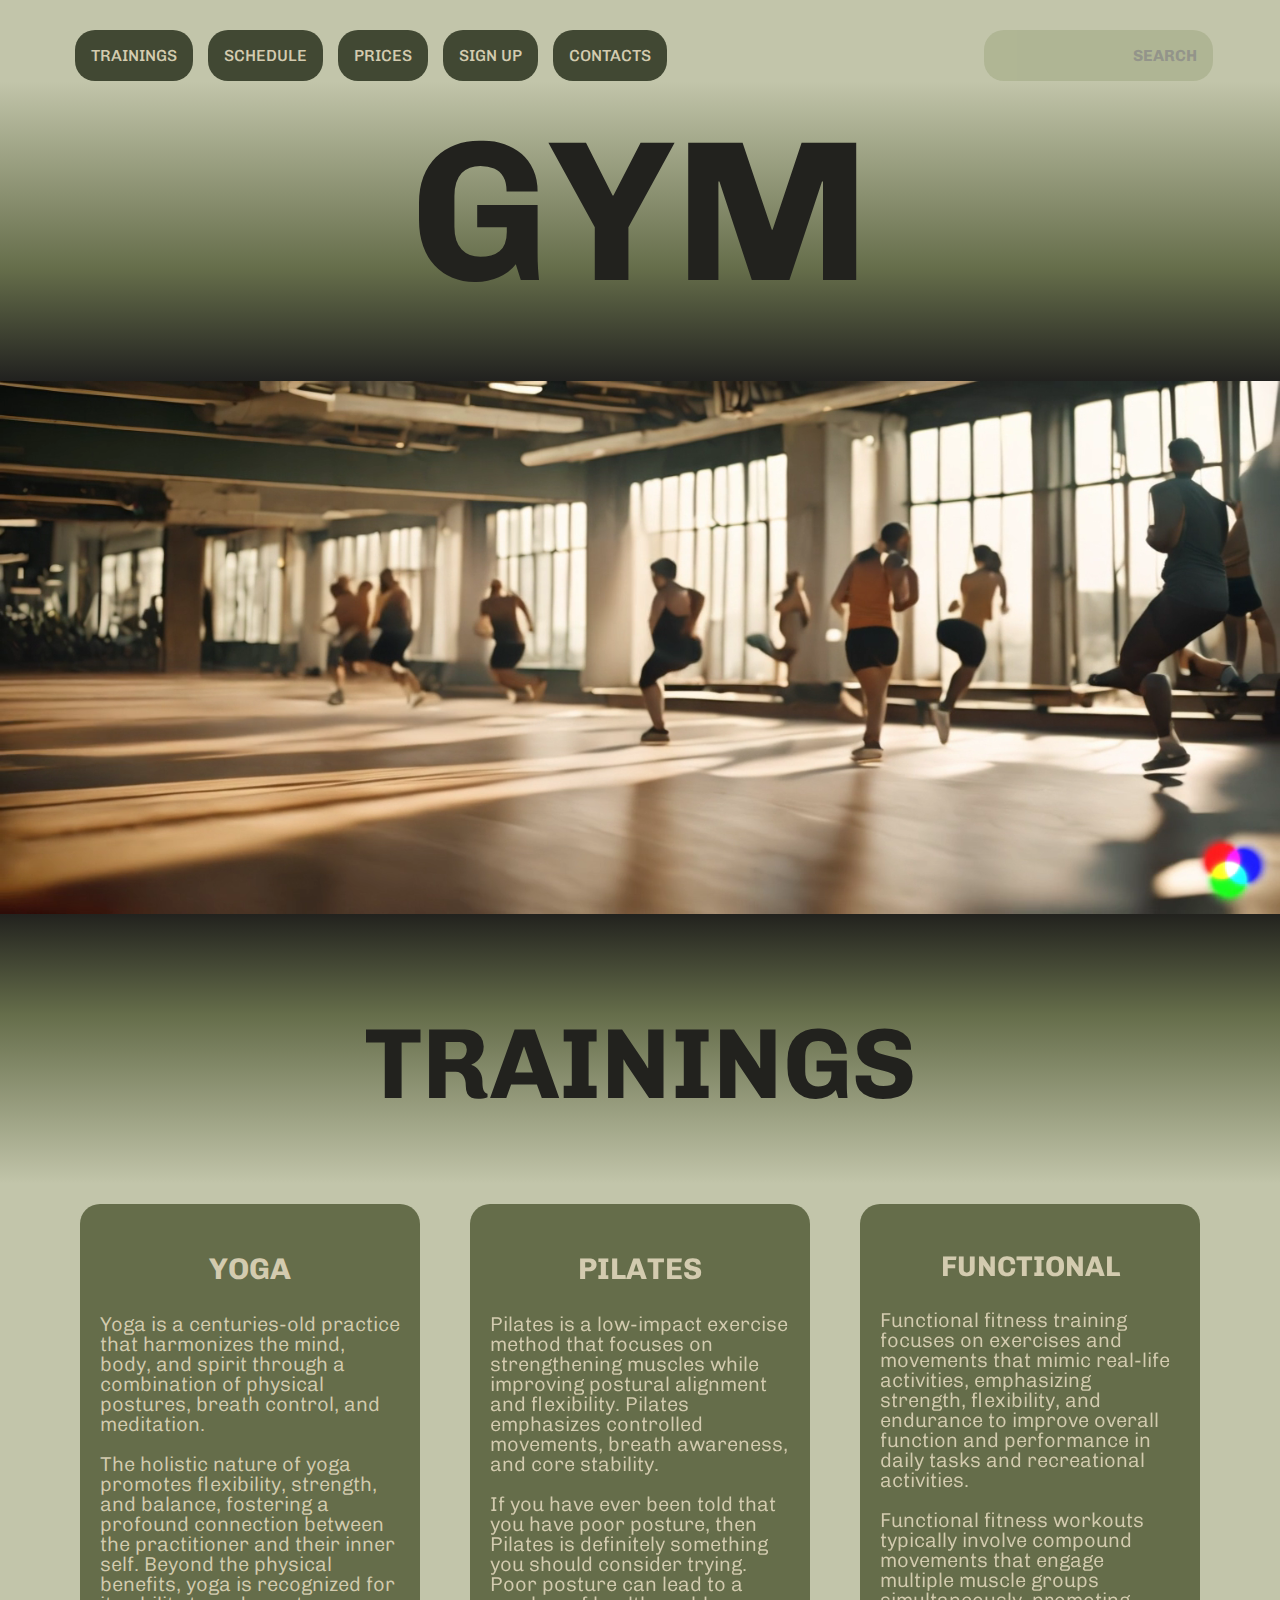
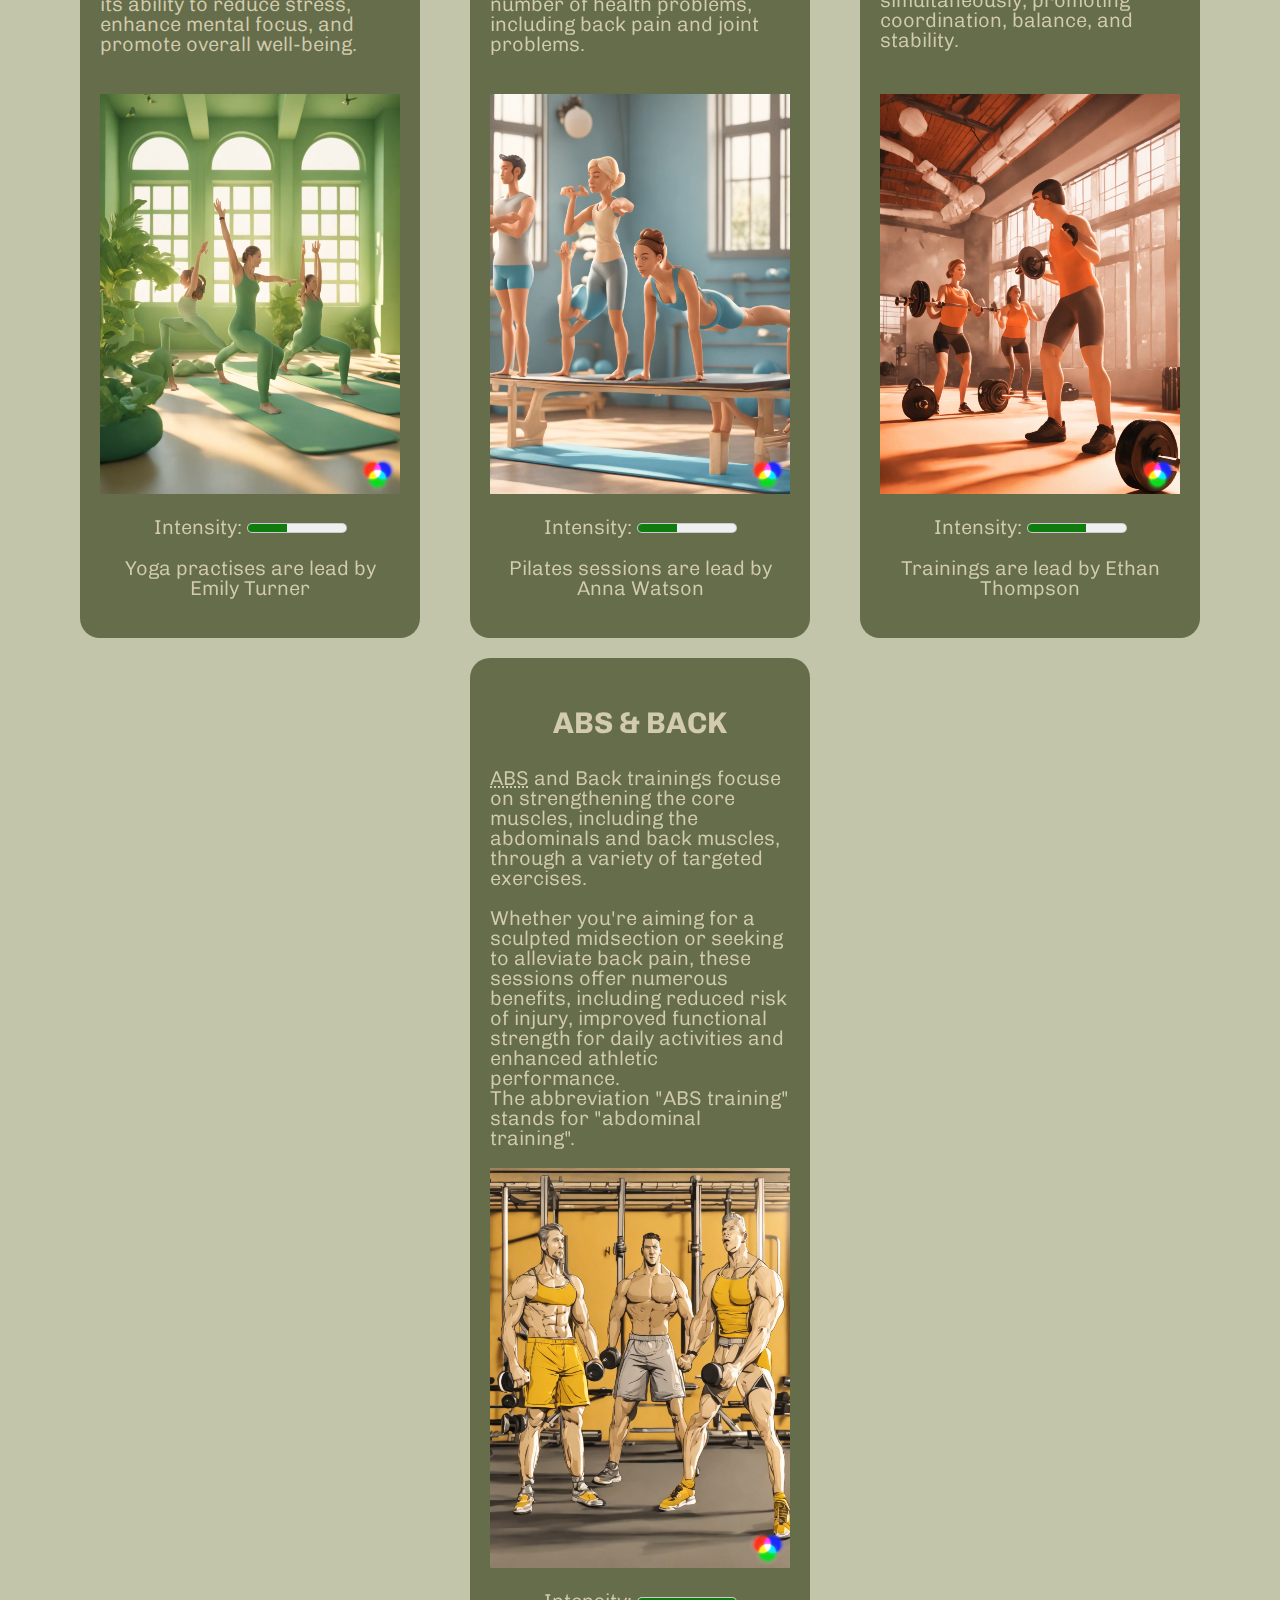
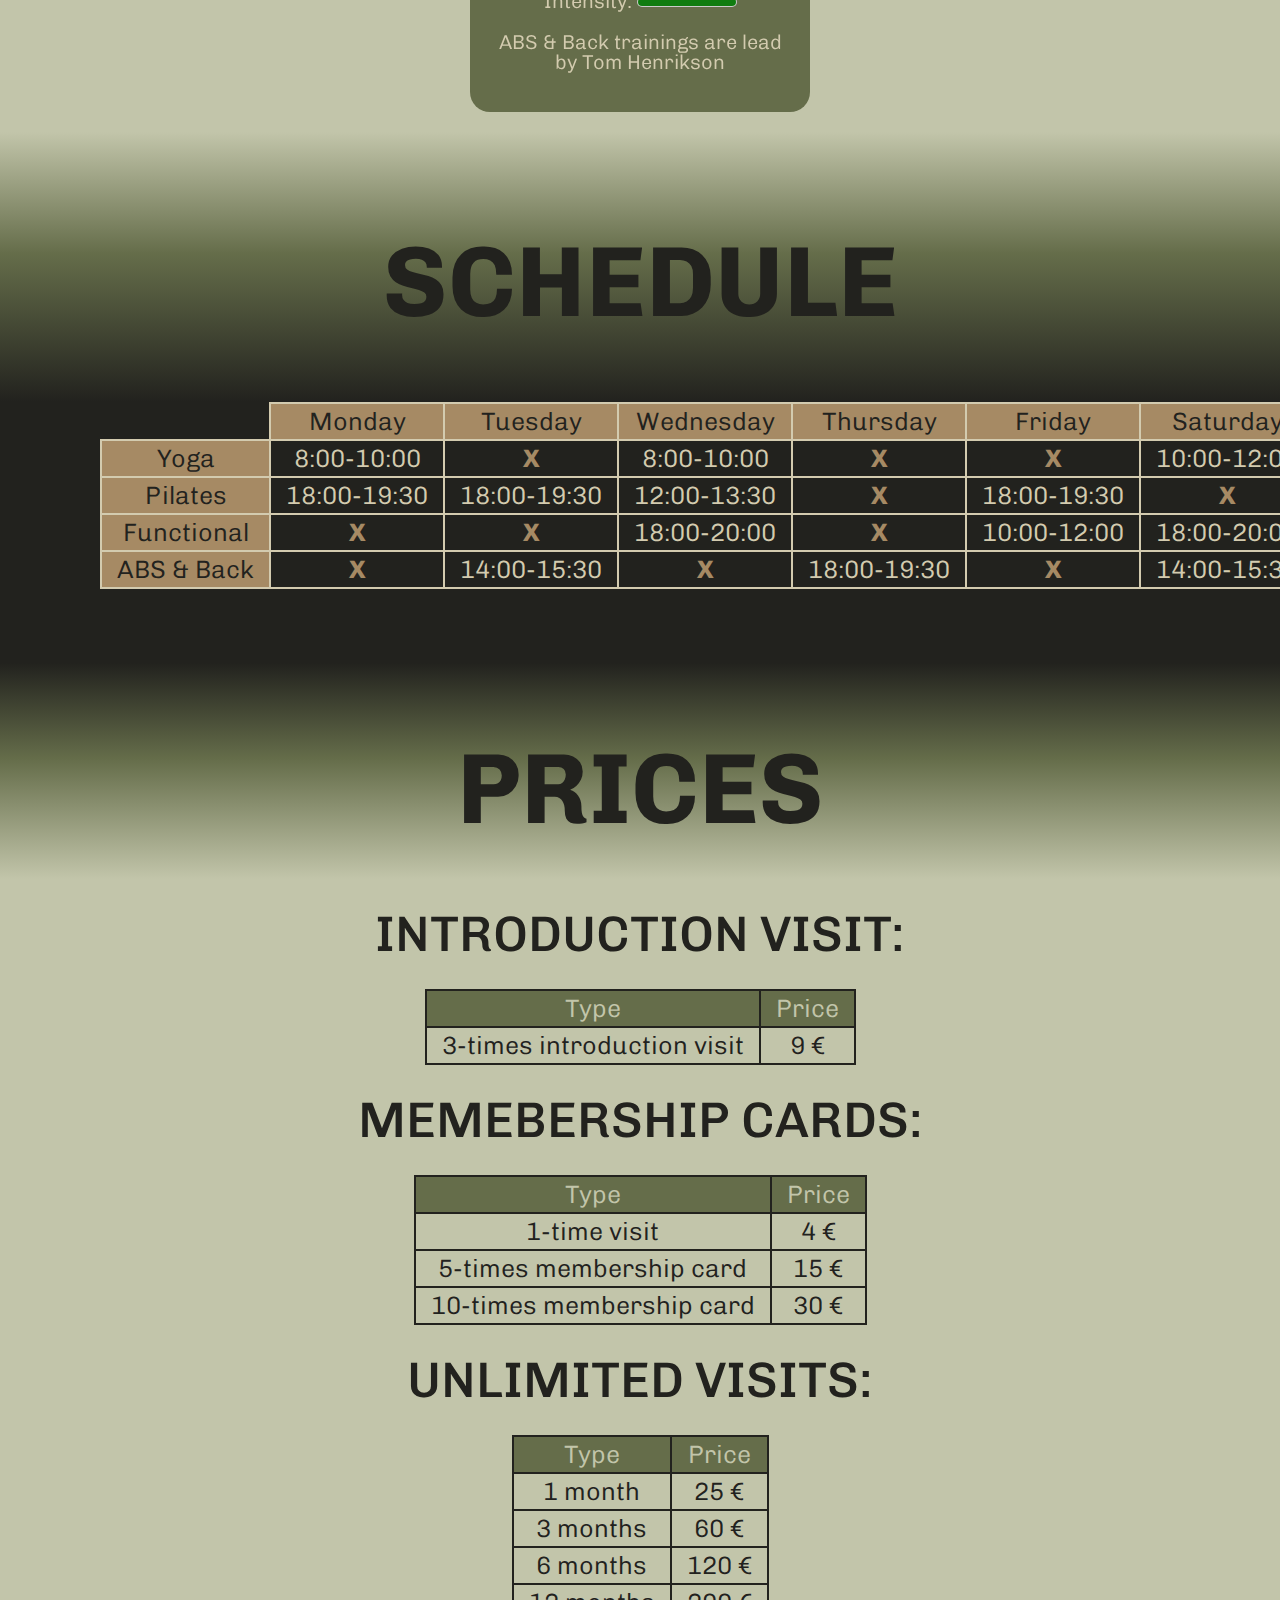
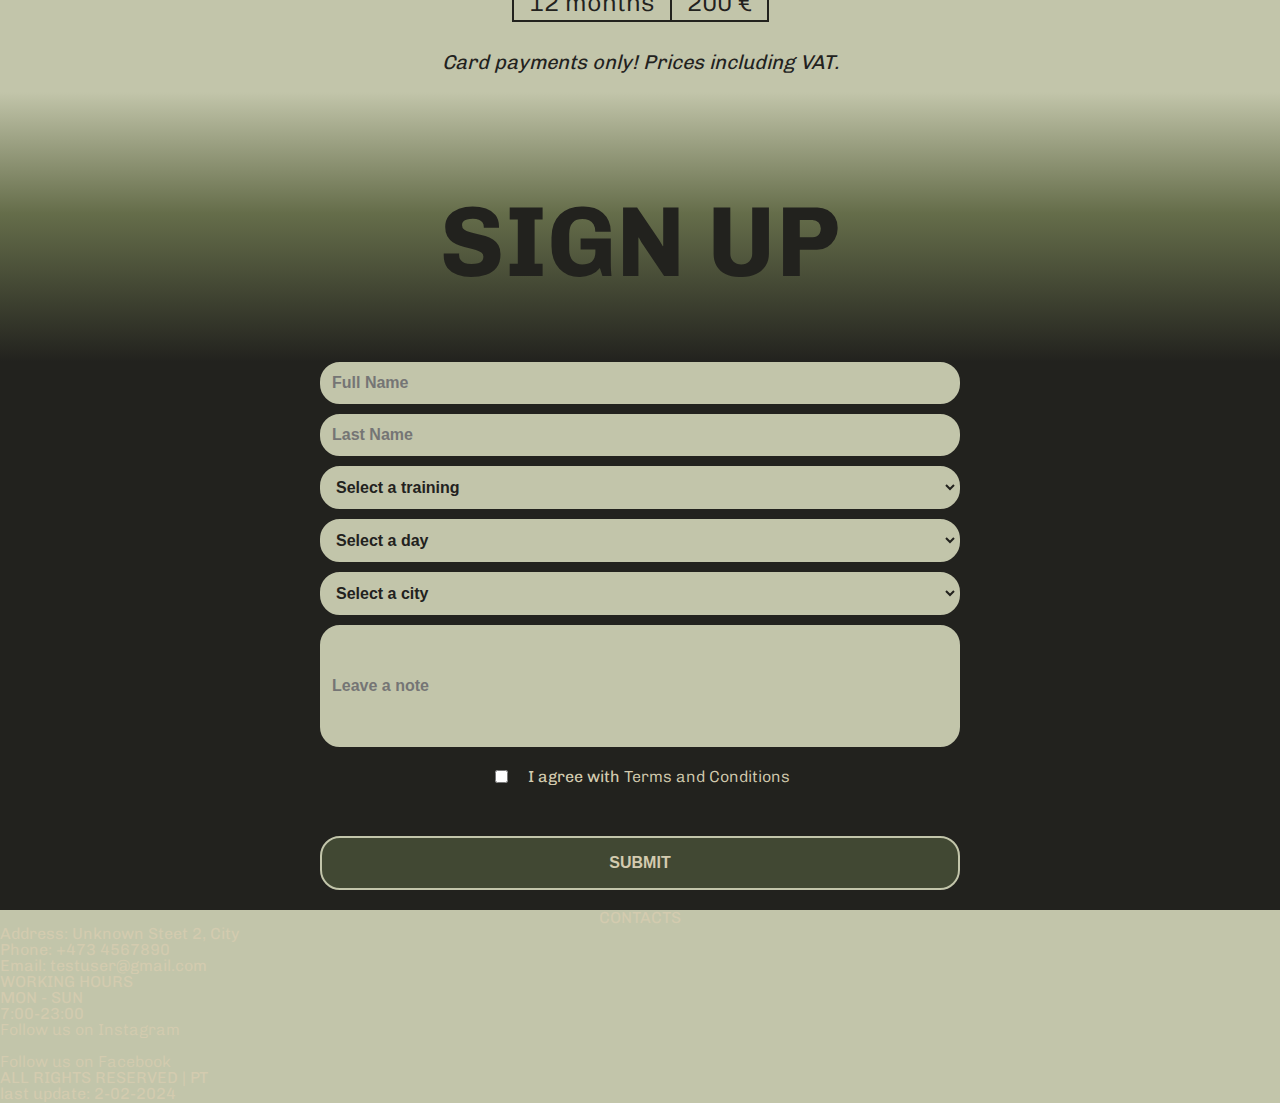
==== commit 6b8b14ad: "add fonts via pointer not link" ====
--- a/index.html
+++ b/index.html
@@ -8,11 +8,8 @@
     <meta name="viewport" content="width=device-width, initial-scale=1.0">
     <title>GYM</title>
     <link rel="stylesheet" href="./css/reset.css" type="text/css">
-    <!--
-        linnked google fonts
-        font-family: 'Chivo', sans-serif;
-    -->
-    <link 
+    
+    <!-- <link 
         rel="preconnect" 
         href="https://fonts.googleapis.com"
     >
@@ -24,7 +21,7 @@
     <link 
         href="https://fonts.googleapis.com/css2?family=Chivo:wght@100;400;500;700&display=swap"
         rel="stylesheet"
-    >
+    > -->
     <!--
         linked icons from FONT AWESOME
     -->
@@ -380,8 +377,7 @@
                             type="text" 
                             id="lname" 
                             name="lname"
-                            placeholder="Last Name"
-                            >
+                            placeholder="Last Name">
                     </form>
                     <form action="" method="get">
                         <label for="trainings"></label>
--- a/css/styles.css
+++ b/css/styles.css
@@ -1,3 +1,27 @@
+@font-face {
+    font-family: 'Chivo';
+    src: url(../assets/fonts/static/Chivo-Regular.ttf) format(truetype);
+    font-weight: 400;
+}
+
+@font-face {
+    font-family: 'Chivo';
+    src: url(../assets/fonts/static/Chivo-Light.ttf) format(truetype);
+    font-weight: 100;
+}
+
+@font-face {
+    font-family: 'Chivo';
+    src: url(../assets/fonts/static/Chivo-Medium.ttf) format(truetype);
+    font-weight: 500;
+}
+
+@font-face {
+    font-family: 'Chivo';
+    src: url(../assets/fonts/static/Chivo-Bold.ttf) format(truetype);
+    font-weight: 700; 
+}
+
 body {
     font-family: 'Chivo', sans-serif;
     background-color: #C2C5AA;
@@ -51,7 +75,7 @@
     color: #d3cbaf;
     padding: 16px;
     font-family: inherit;
-    font-weight: 400;
+    font-weight: 500;
     text-align: center;
     font-size: 16px;
     margin-right: 5px;
@@ -72,7 +96,7 @@
     align-items: center;
     flex-wrap: nowrap;
 }
-}
+
 .search-bar-form label {
     display: none;
 }
@@ -152,7 +176,7 @@
 main a {
     text-decoration: none;
     color: inherit; 
-    font-weight: 500;
+    font-weight: 100;
 }
 
 #trainings a:hover{
@@ -229,7 +253,7 @@
 }
 
 .training-info h3 {
-    font-weight: 500;
+    font-weight: 700;
     font-size: 30px;
     line-height: 3;
 }
@@ -491,6 +515,7 @@
     color: #22221e;
     justify-content: center;
     align-items: center;
+    box-sizing:border-box;
 }
 
 .sign-up-form-container input:hover {
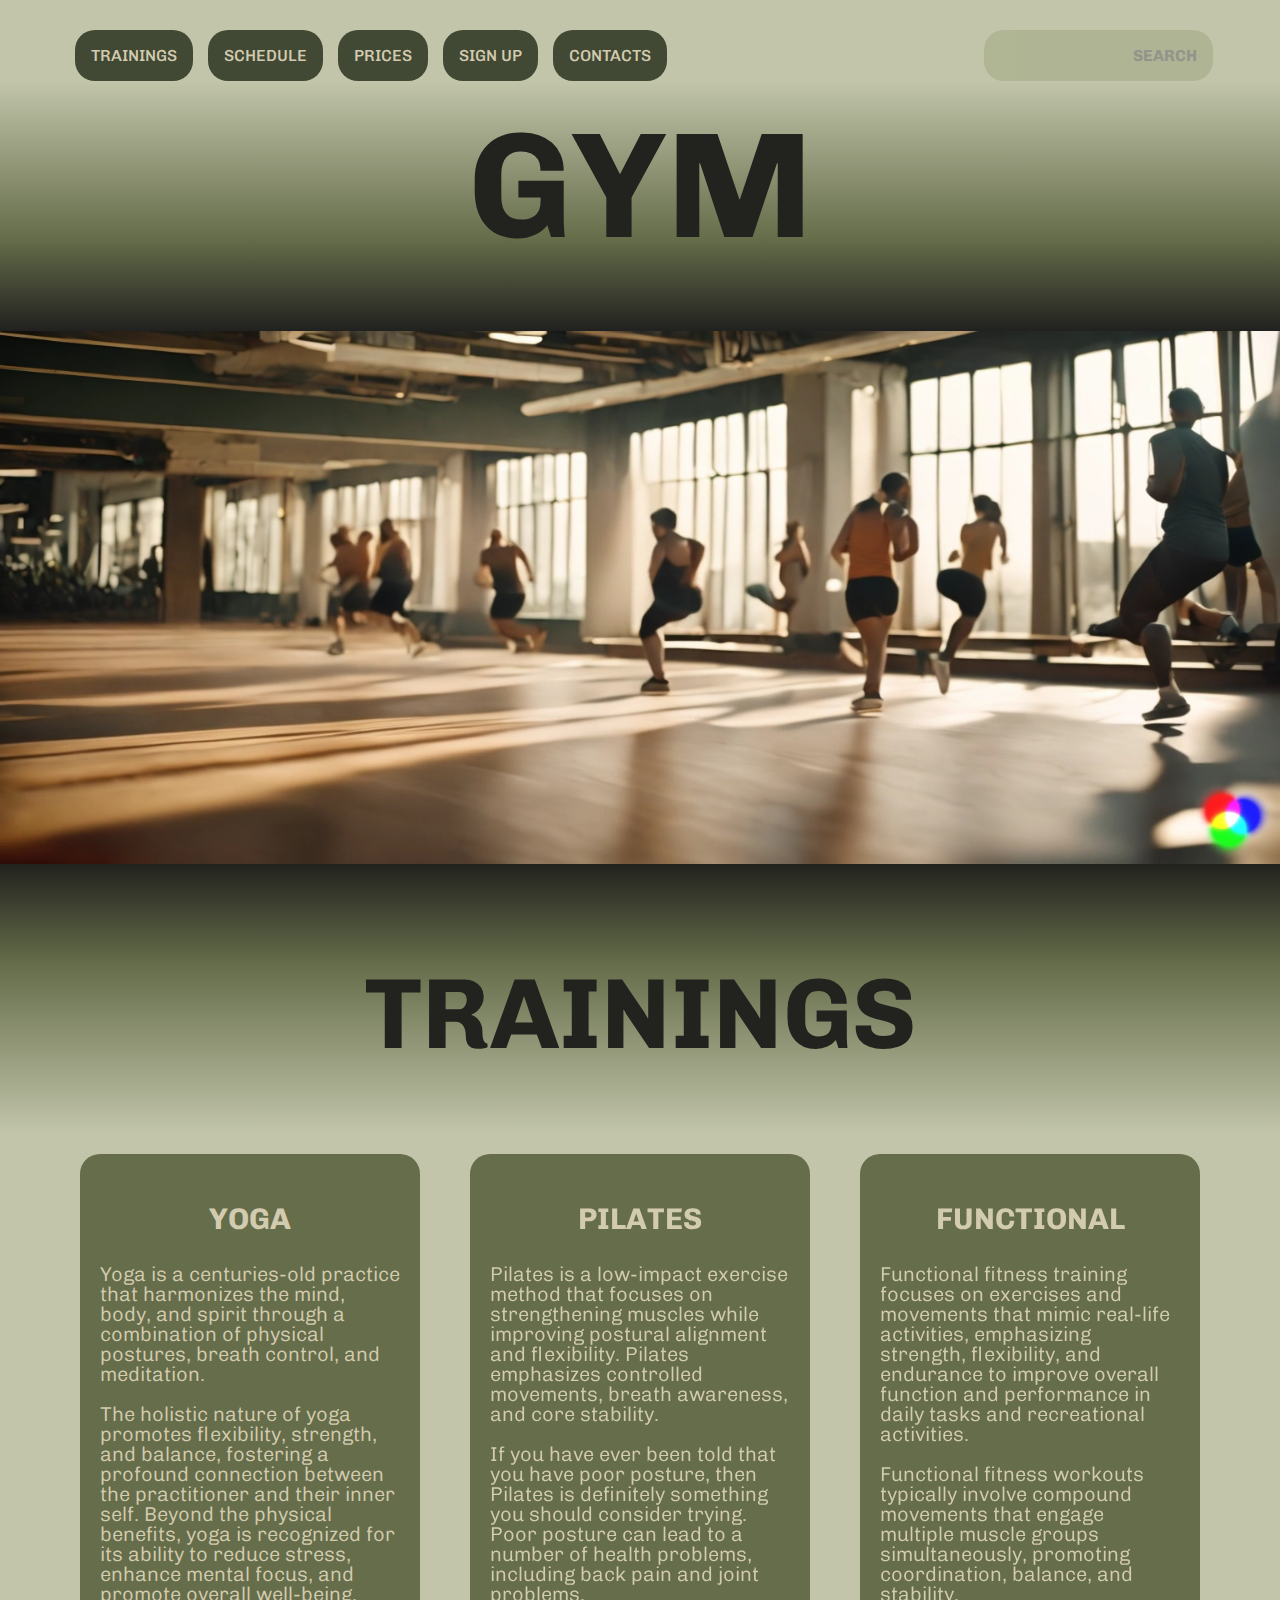
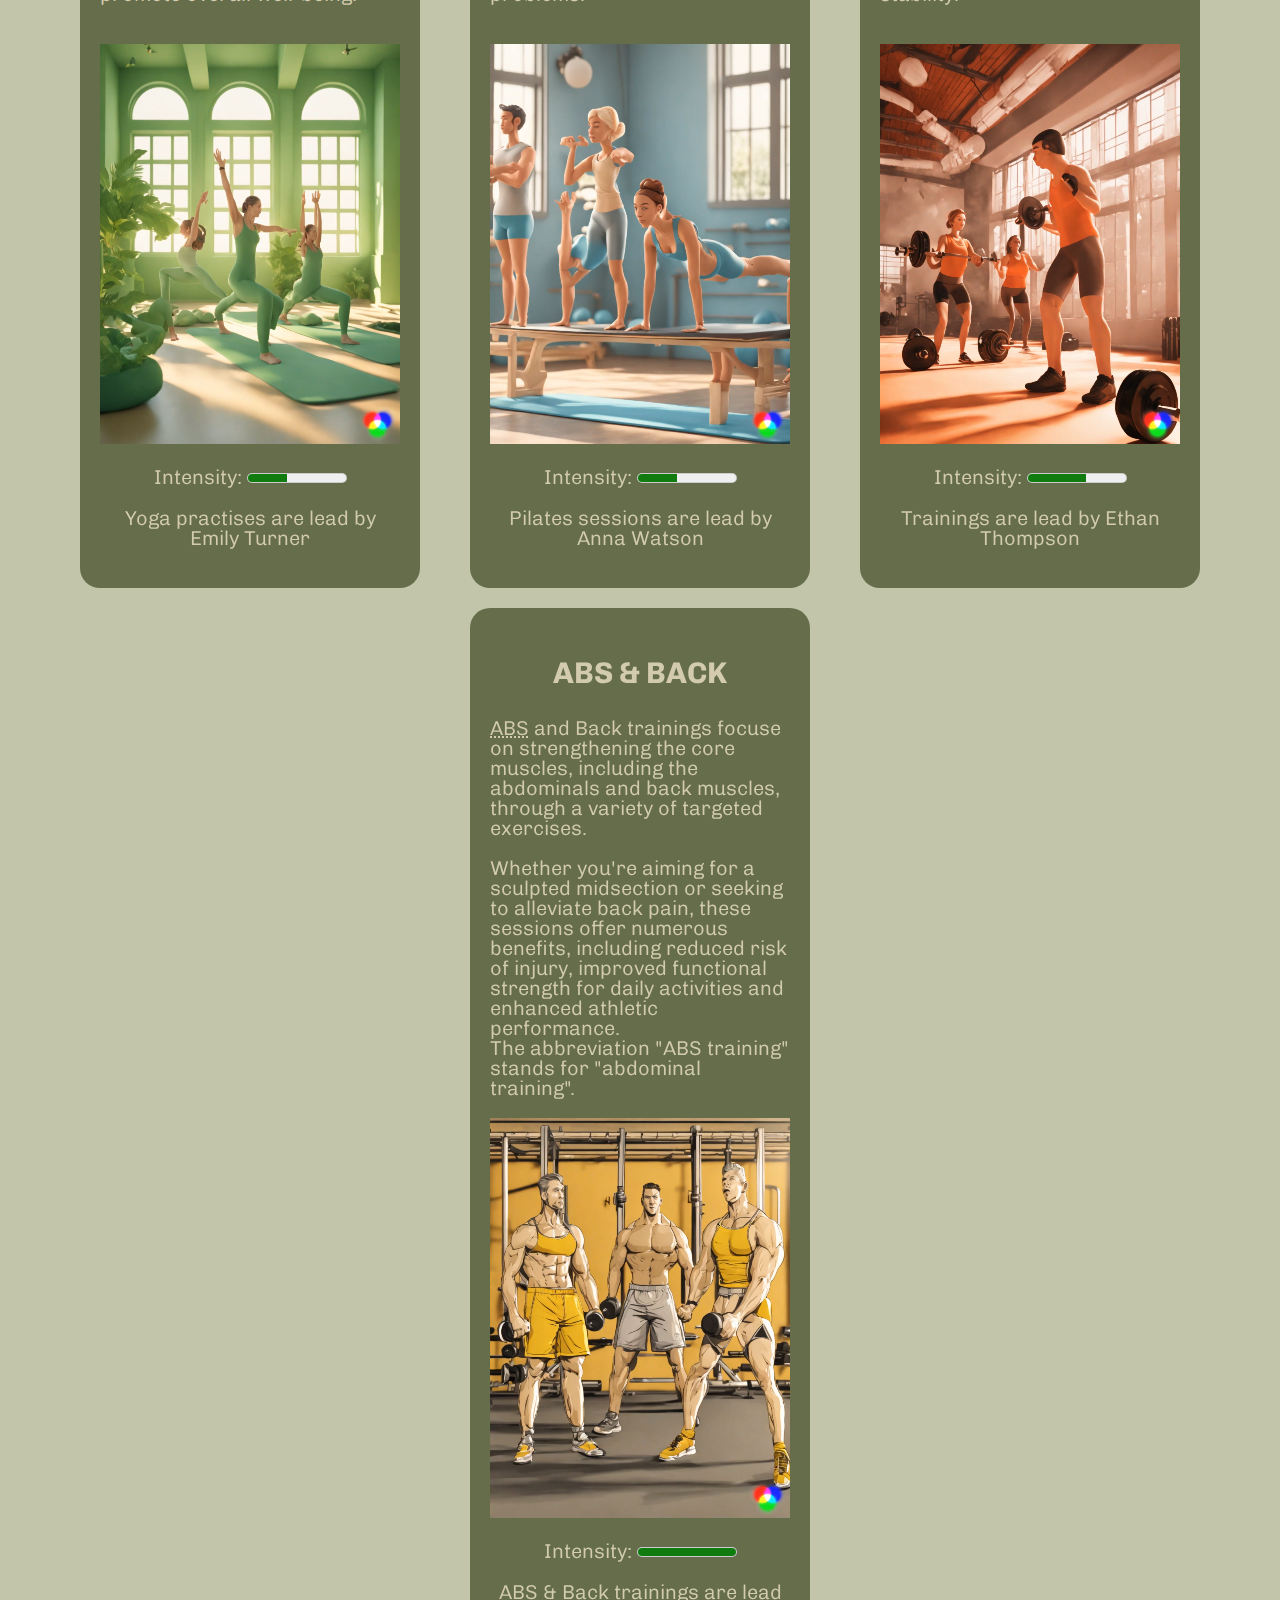
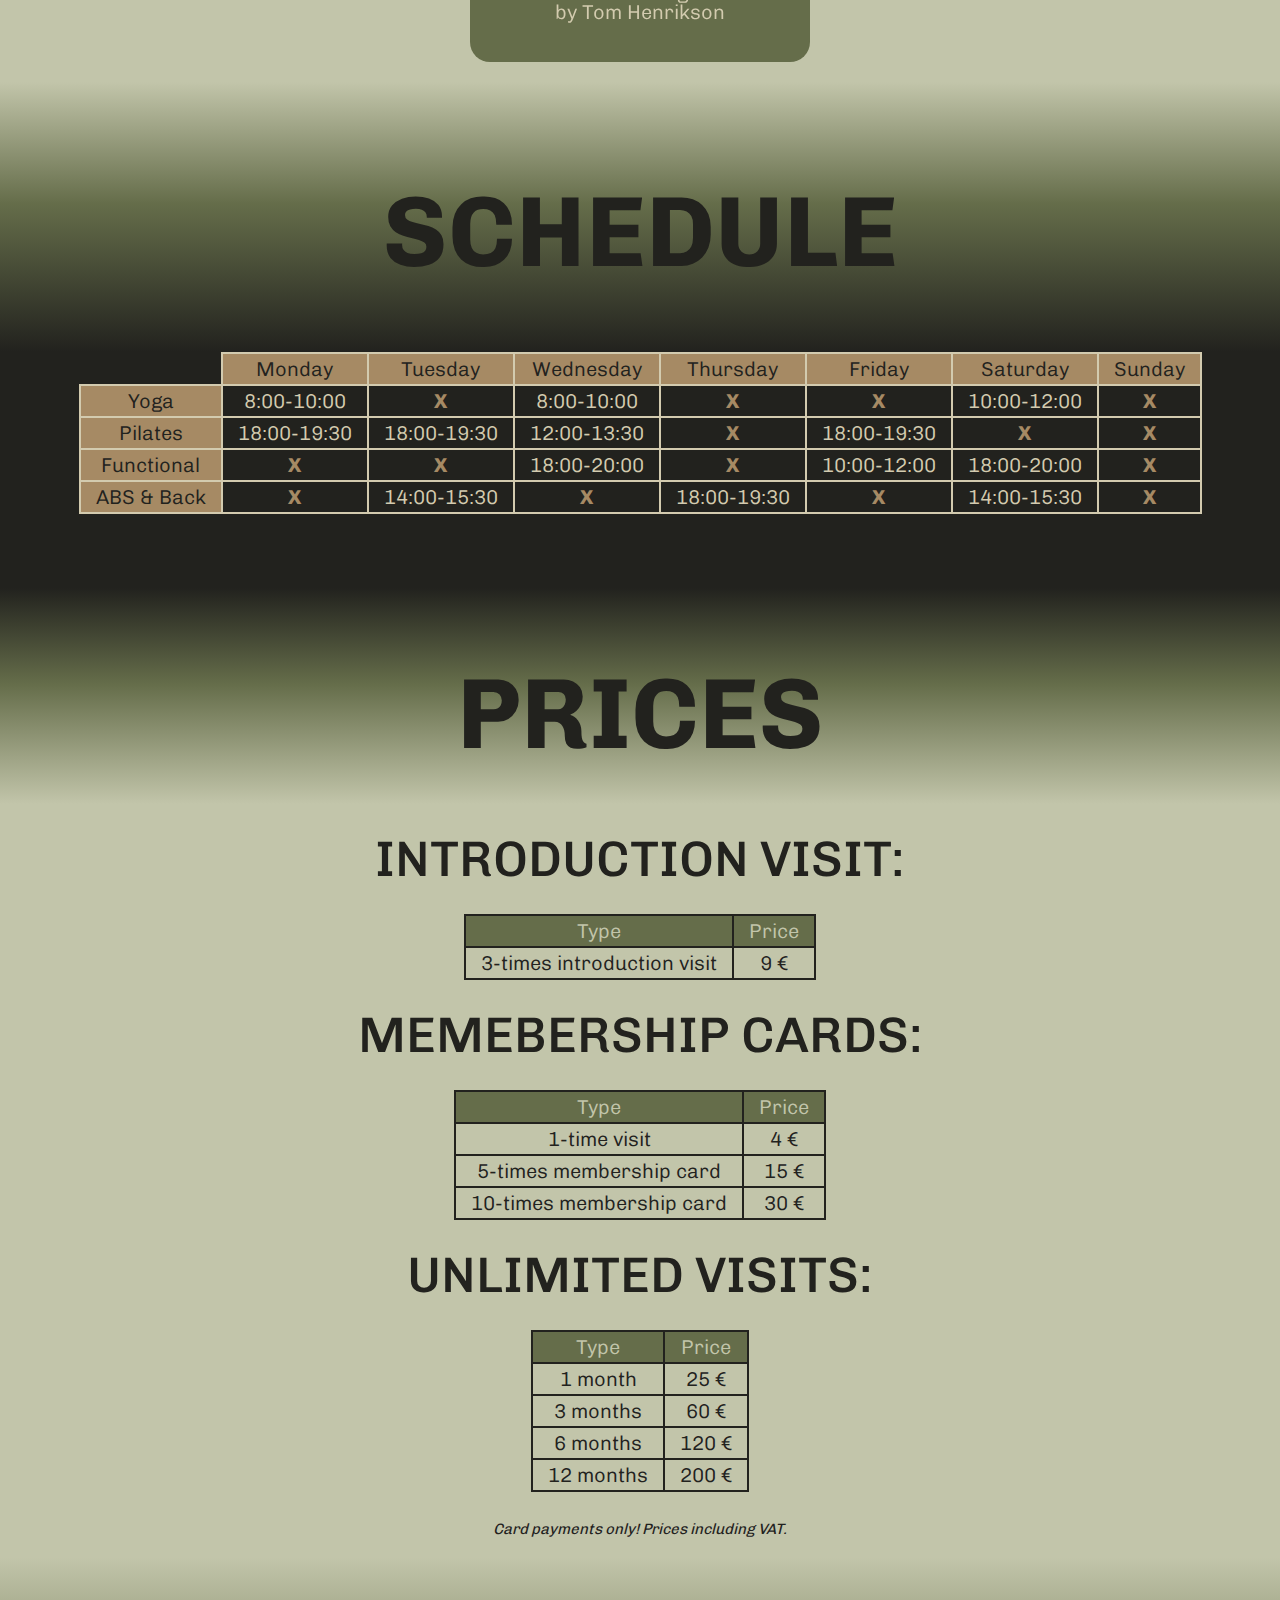
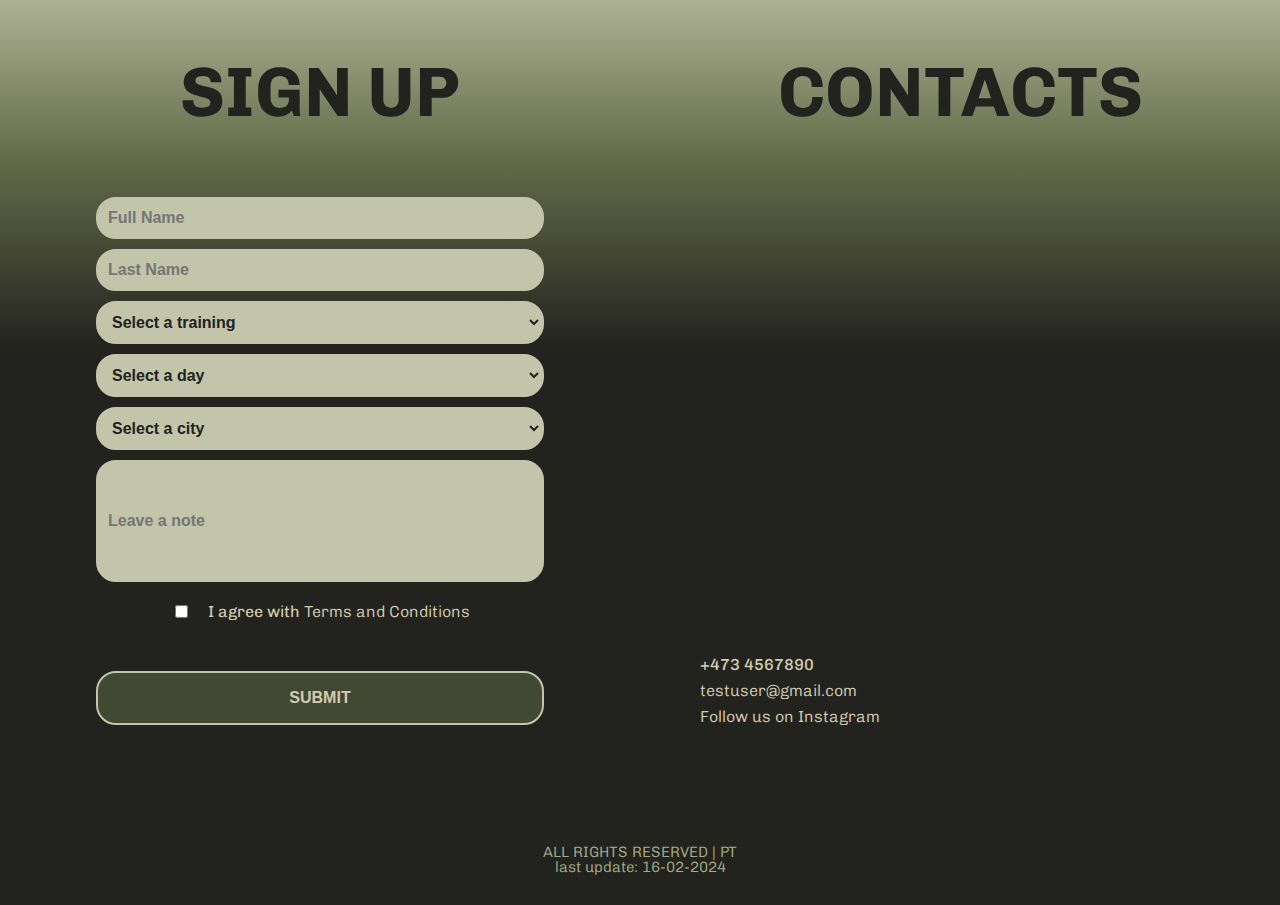
==== commit 3dd6c0c8: "adding style to contacts section and footer" ====
--- a/index.html
+++ b/index.html
@@ -8,7 +8,7 @@
     <meta name="viewport" content="width=device-width, initial-scale=1.0">
     <title>GYM</title>
     <link rel="stylesheet" href="./css/reset.css" type="text/css">
-    
+
     <!-- <link 
         rel="preconnect" 
         href="https://fonts.googleapis.com"
@@ -356,92 +356,102 @@
                 <p>Card payments only! Prices including VAT.</p>
             </div>
         </section>
-        <section id="sign-up">
-            <div class="sign-up-subtitle">
-                <h2>SIGN UP</h2>
-            </div>
-            <div class="sign-up-section-container">
-                <div class="sign-up-form-container">
-                    <form action="" method="get" class="sign-up-text-input">
-                        <label for="fname"></label>
-                        <input 
-                            type="text" 
-                            id="fname" 
-                            name="fname" 
-                            required 
-                            placeholder="Full Name">
-                    </form>
-                    <form action="" method="get" class="sign-up-text-input">
-                        <label for="lname"></label>
-                        <input 
-                            type="text" 
-                            id="lname" 
-                            name="lname"
-                            placeholder="Last Name">
-                    </form>
-                    <form action="" method="get">
-                        <label for="trainings"></label>
-                        <select id="training" placeholder="select a training">
-                            <option value="" disabled selected>Select a training</option>
-                            <option value="">Yoga</option>
-                            <option value="">Pilates</option>
-                            <option value="">Functional Fitness</option>
-                            <option value="">ABS & Back</option>
-                        </select>
-                    </form>
-                    <form action="" method="get">
-                        <label for="weekdays"></label>
-                        <select id="weekdays">
-                            <option value="" disabled selected>Select a day</option>
-                            <option value="">Monday</option>
-                            <option value="">Tuesday</option>
-                            <option value="">Wednesday</option>
-                            <option value="">Thursday</option>
-                            <option value="">Friday</option>
-                            <option value="">Saturday</option>
+        <div class="signup-and-contacts-container">
+            <section id="sign-up" class="signup-main-container">
+                <div class="sign-up-subtitle">
+                    <h2>SIGN UP</h2>
+                </div>
+                <div class="sign-up-section-container">
+                    <div class="sign-up-form-container">
+                        <form action="" method="get" class="sign-up-text-input">
+                            <label for="fname"></label>
+                            <input 
+                                type="text" 
+                                id="fname" 
+                                name="fname" 
+                                required 
+                                placeholder="Full Name">
+                        </form>
+                        <form action="" method="get" class="sign-up-text-input">
+                            <label for="lname"></label>
+                            <input 
+                                type="text" 
+                                id="lname" 
+                                name="lname"
+                                placeholder="Last Name">
+                        </form>
+                        <form action="" method="get">
+                            <label for="trainings"></label>
+                            <select id="training" placeholder="select a training">
+                                <option value="" disabled selected>Select a training</option>
+                                <option value="">Yoga</option>
+                                <option value="">Pilates</option>
+                                <option value="">Functional Fitness</option>
+                                <option value="">ABS & Back</option>
                             </select>
-                    </form>
-                    <form action="" method="get">                        
-                        <label for="city"></label>
-                        <select id="city">
-                            <option value="" disabled selected>Select a city</option>
-                            <option value="">Riga</option>
-                            <option value="">Jurmala</option>
-                            <option value="">Sigulda</option>
-                            <option value="">Daugavpils</option>
-                        </select>
-                    </form>
-                    <form class="sign-up-text-input">
-                        <label for="note"></label>
-                        <input 
-                        id="note" 
-                        name="note" 
-                        placeholder="Leave a note">
-                    </form>
-                    <div class="sign-up-checkbox">
-                        <input type="checkbox" name="agreement" id="agreement" required>
-                        <label for="checkbox" class="checkbox-label"> I agree with <a href="./pages/terms-conditions.html">Terms and Conditions</a></label>
-                    </div>
-                    <button type="button" class="submit-btn">SUBMIT</button>
-                </div>
-            </div>
-        </section>
-        <section id="contacts">
-            <h2 style="text-align: center;">CONTACTS</h2>
-            <p><b>Address:</b> Unknown Steet 2, City</p>
-            <p><b>Phone:</b> +473 4567890</p>
-            <p><b>Email:</b> testuser@gmail.com</p>
-            <h4>WORKING HOURS</h4>
-            <p>MON - SUN</p>
-            <p>7:00-23:00</p>
-            <a href="https://www.instagram.com/">Follow us on Instagram</a>
-            <br><br>
-            <a href="https://www.facebook.com/">Follow us on Facebook</a>
-        </section>
+                        </form>
+                        <form action="" method="get">
+                            <label for="weekdays"></label>
+                            <select id="weekdays">
+                                <option value="" disabled selected>Select a day</option>
+                                <option value="">Monday</option>
+                                <option value="">Tuesday</option>
+                                <option value="">Wednesday</option>
+                                <option value="">Thursday</option>
+                                <option value="">Friday</option>
+                                <option value="">Saturday</option>
+                                </select>
+                        </form>
+                        <form action="" method="get">                        
+                            <label for="city"></label>
+                            <select id="city">
+                                <option value="" disabled selected>Select a city</option>
+                                <option value="">Riga</option>
+                                <option value="">Jurmala</option>
+                                <option value="">Sigulda</option>
+                                <option value="">Daugavpils</option>
+                            </select>
+                        </form>
+                        <form class="sign-up-text-input">
+                            <label for="note"></label>
+                            <input 
+                            id="note" 
+                            name="note" 
+                            placeholder="Leave a note">
+                        </form>
+                        <div class="sign-up-checkbox">
+                            <input type="checkbox" name="agreement" id="agreement" required>
+                            <label for="checkbox" class="checkbox-label"> I agree with <a href="./pages/terms-conditions.html">Terms and Conditions</a></label>
+                        </div>
+                        <button type="button" class="submit-btn">SUBMIT</button>
+                    </div>
+                </div>
+            </section>
+            <section id="contacts" class="contacts-main-container">
+                <div class="contacts-subtitle">
+                    <h2>CONTACTS</h2>
+                </div>
+                <div class="contacts-info-container">
+                    <iframe src="https://www.google.com/maps/embed?pb=!1m18!1m12!1m3!1d139178.64204450342!2d23.963927166657722!3d56.97164873817508!2m3!1f0!2f0!3f0!3m2!1i1024!2i768!4f13.1!3m3!1m2!1s0x46eecfb0e5073ded%3A0x400cfcd68f2fe30!2z0KDQuNCz0LA!5e0!3m2!1sru!2slv!4v1708037022843!5m2!1sru!2slv" width="600" height="450" style="border:0;" allowfullscreen="" loading="lazy" referrerpolicy="no-referrer-when-downgrade"></iframe>
+                    <div class="contacts-content">
+                        <i class="fa-solid fa-phone"></i>
+                        <p>+473 4567890</p>
+                    </div>
+                    <div class="contacts-content">
+                        <i class="fa-regular fa-envelope"></i>
+                        <a href="mailto:testuser@gmail.com">testuser@gmail.com</a></p>
+                    </div>
+                    <div class="contacts-content">
+                        <i class="fa-brands fa-instagram"></i>
+                        <a href="https://www.instagram.com/">Follow us on Instagram</a>
+                    </div>
+                </div>
+            </section>
+        </div>
     </main>
     <footer id="page-footer">
         <p>ALL RIGHTS RESERVED | PT</p>
-        <small>last update: 2-02-2024</small>
+        <small>last update: 16-02-2024</small>
     </footer>
 </body>
 </html>--- a/css/styles.css
+++ b/css/styles.css
@@ -152,7 +152,7 @@
 .gym-title h1 {
     font-weight: 700;
     text-align: center;
-    font-size: 200px;
+    font-size: 150px;
     color: #22221e;
     transition: 0.5s;
     overflow-wrap: break-word;
@@ -279,10 +279,6 @@
     margin: 20px 0;
 }
 
-.funkfit-title>h3 {
-    font-size: 28.5px;
-}
-
 /* SCHEDULE */
 
 #schedule {
@@ -317,14 +313,13 @@
     text-align:center; 
     border: 2px;
     color: #d3cbaf;
-    font-size: 25px;
+    font-size: 20px;
     font-weight: 100;
     display: flex;
-    flex-flow: row wrap;
     padding: 0 100px 50px;
     align-items: center;
     align-content: center;
-    justify-content: flex-start;
+    justify-content: center;
     overflow: scroll;
     scrollbar-color: #A68A64 #22221e;
     scrollbar-width: thin;
@@ -404,7 +399,7 @@
 
 .prices-table {
     text-align:center; 
-    font-size: 25px;
+    font-size: 20px;
     font-weight: 100;
     overflow: scroll;
     scrollbar-color: #656D4A #C2C5AA;
@@ -436,7 +431,7 @@
 }
 
 #prices p {
-    font-size: 20px;
+    font-size: 15px;
     font-weight: 400;
     margin: 30px 0 20px;
     font-style: italic;
@@ -447,7 +442,8 @@
 /* SIGN UP SECTION */
 
 #sign-up {
-    background-color: #22221e;
+    background: #22221e;
+    background: linear-gradient(360deg, #22221e 50%, #656D4A 75%, #C2C5AA 100%);
 }
 
 .sign-up-section-container {
@@ -458,22 +454,16 @@
     align-content: flex-start;
 }
 
-.sign-up-section-container div {
-    width: 50%;
-}
-
 /* sign up sibtitle */
 
 .sign-up-subtitle {
     padding: 100px 0 70px;
-    background: #22221e;
-    background: linear-gradient(360deg, #22221e 0%, #656D4A 55%, #C2C5AA 100%);
-}   
+}
 
 .sign-up-subtitle h2 {
     font-weight: 700;
     text-align: center;
-    font-size: 100px;
+    font-size: 70px;
     color: #22221e;
     transition: 0.5s;
     overflow-wrap: break-word;
@@ -484,6 +474,26 @@
     transition: 0.5s;
 }
 
+/* contacts sibtitle */
+
+.contacts-subtitle {
+    padding: 100px 0 50px;
+}
+
+.contacts-subtitle h2 {
+    font-weight: 700;
+    text-align: center;
+    font-size: 70px;
+    color: #22221e;
+    transition: 0.5s;
+    overflow-wrap: break-word;
+}
+
+.contacts-subtitle h2:hover {
+    color: #d3cbaf;
+    transition: 0.5s;
+}
+
 /* sign up form */
 
 .sign-up-form-container {
@@ -492,8 +502,9 @@
     align-items: center;
     align-content: center;
     justify-content: center;
-    width: 100%;
+    width: 70%;
     margin: 0 50px;
+    font-size: 16px;
 }
 
 .sign-up-form-container form {
@@ -574,14 +585,17 @@
 
 .sign-up-checkbox {
     display: flex;
+    flex-wrap: nowrap;
     margin: 10px 0 30px;
     align-items: center;
-    justify-content: center;
-    align-content: center;
+    justify-content: space-around;
+    align-content: center;
+    width: fit-content;
 }
 
 .sign-up-checkbox label {
-    text-wrap: nowrap;
+    text-wrap: wrap;
+    width: fit-content;
 }
 
 .sign-up-checkbox input {
@@ -595,4 +609,59 @@
 
 #note {
     padding: 50px 10px;
-}+}
+
+.signup-and-contacts-container {
+    background: #22221e;
+    background: linear-gradient(360deg, #22221e 50%, #656D4A 75%, #C2C5AA 100%);
+    display: flex;
+    justify-content: space-between;
+}
+
+.signup-and-contacts-container section {
+    width: 50%;
+}
+
+.contacts-info-container {
+    display: flex;
+    flex-flow: column nowrap;
+    align-items: flex-start;
+    align-content: center;
+    justify-content: center;
+    margin: 0 50px;
+    font-size: 16px;
+    font-weight: 500;
+}
+
+#contacts a:hover {
+    font-weight: 700;
+    color: #656D4A;
+}
+
+.contacts-info-container div {
+    margin-bottom: 10px;
+    width: 100%;
+    display: flex;
+    flex-flow: row nowrap;
+    text-wrap: wrap; 
+}
+
+.contacts-info-container iframe {
+    margin: 0 0 30px;
+    width: 100%;
+}
+
+.contacts-info-container i {
+    margin-right: 10px;
+}
+
+/* FOOTER */
+
+#page-footer {
+    background-color: #22221e;
+    color: #A4AC86;
+    text-align: center;
+    font-weight: 100;
+    font-size: 15px;
+    padding: 100px 0 30px;
+}
